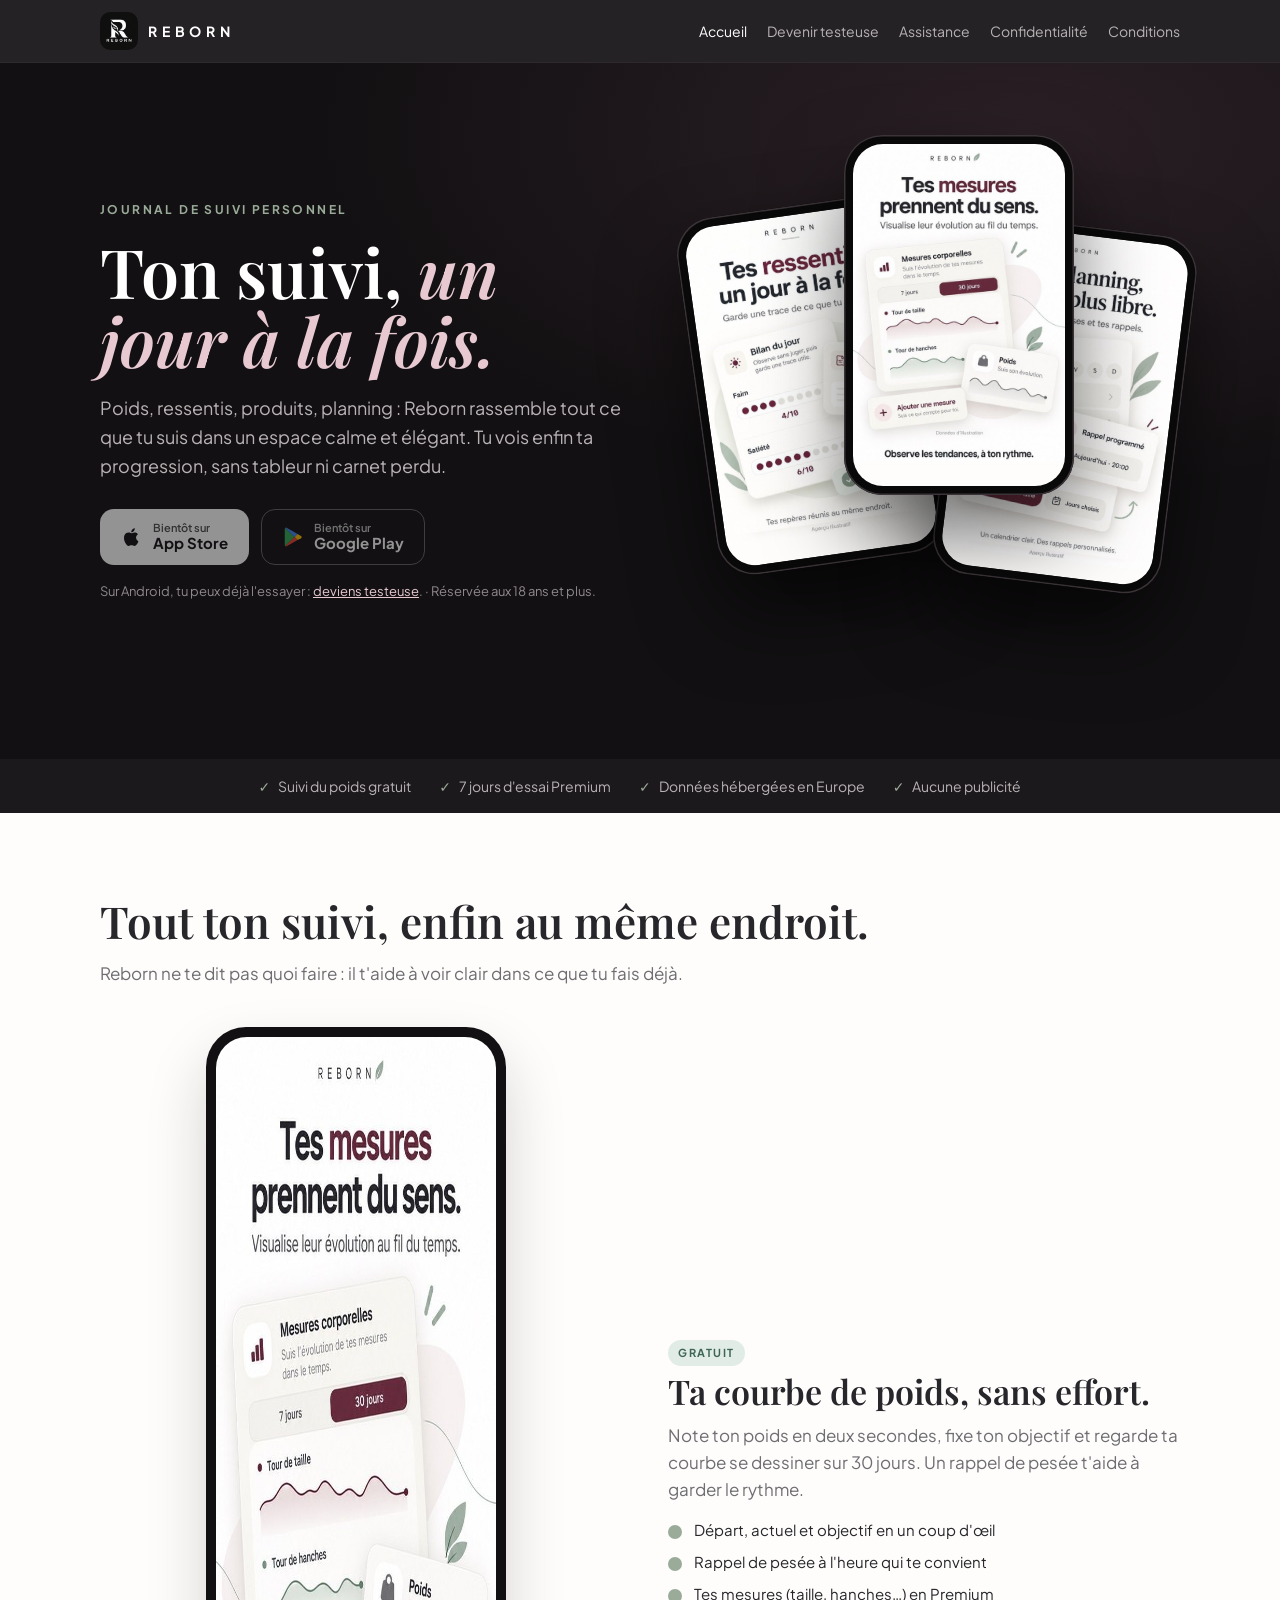
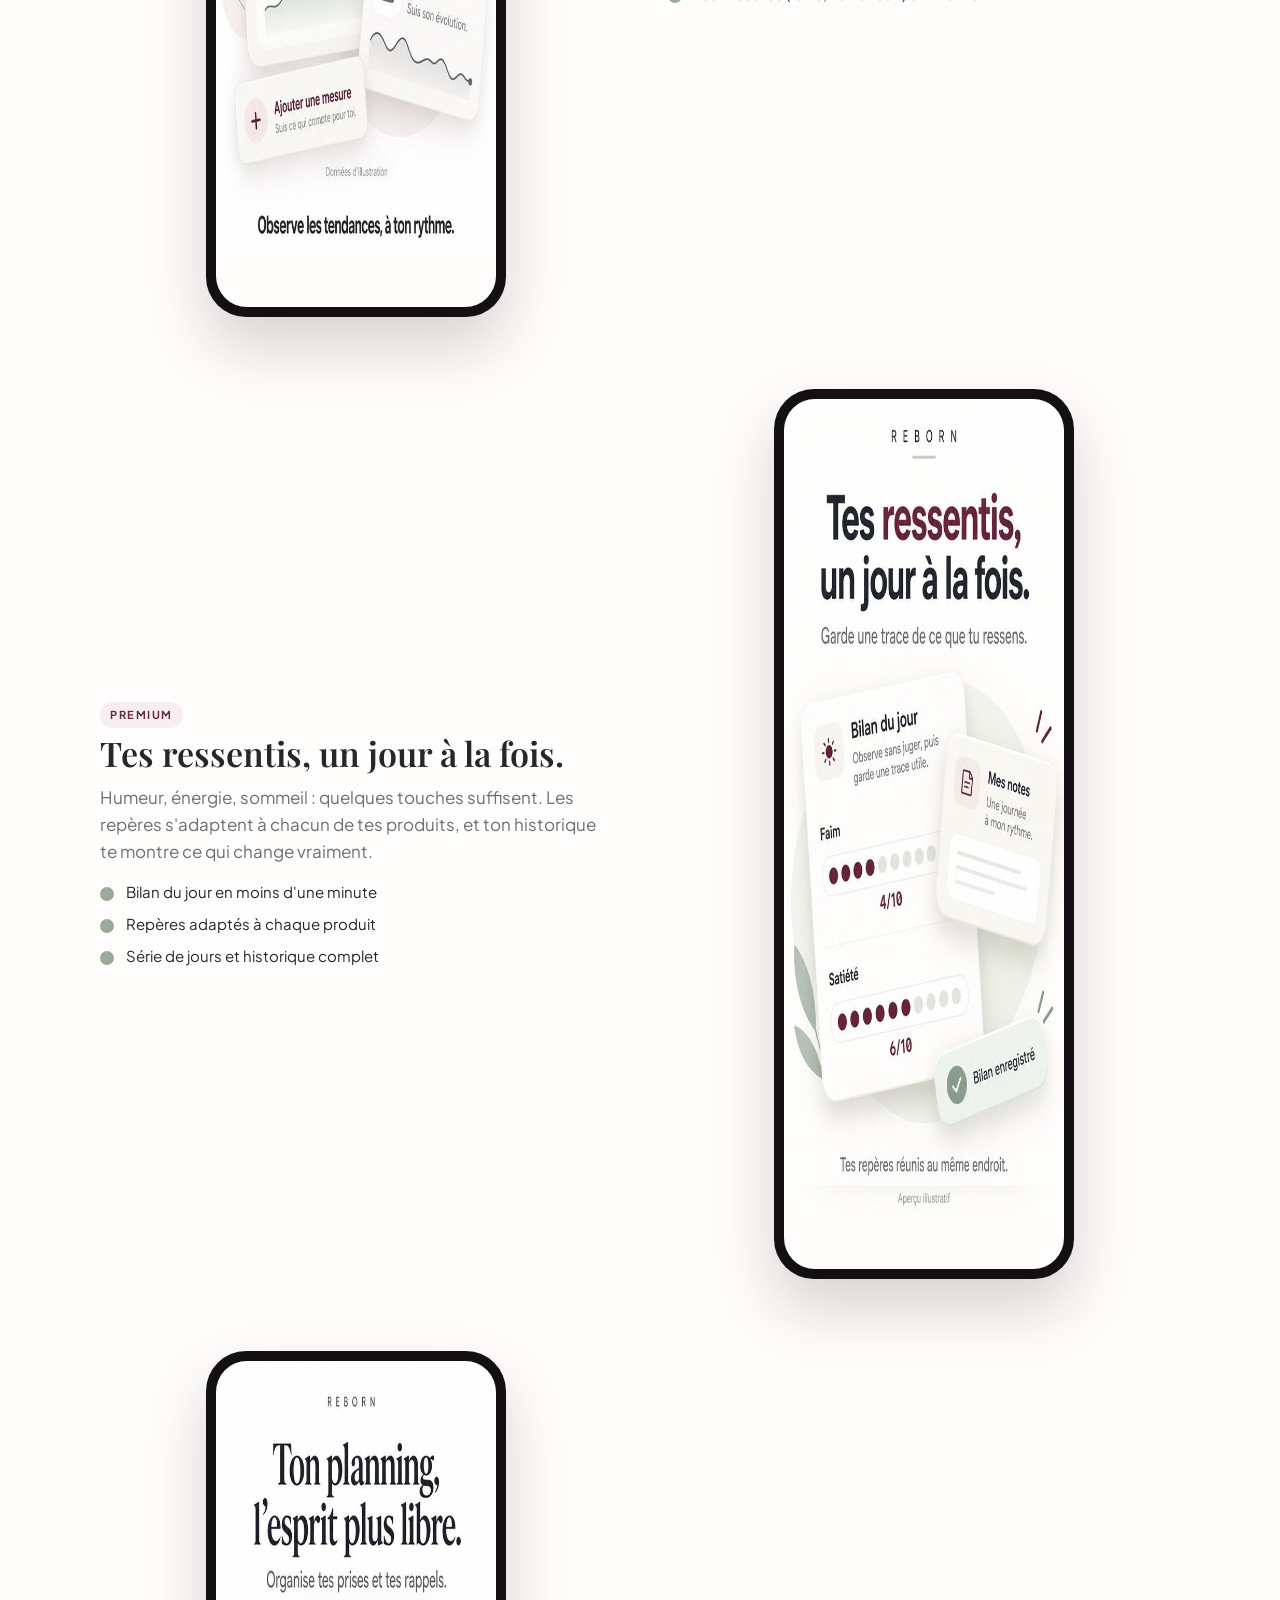
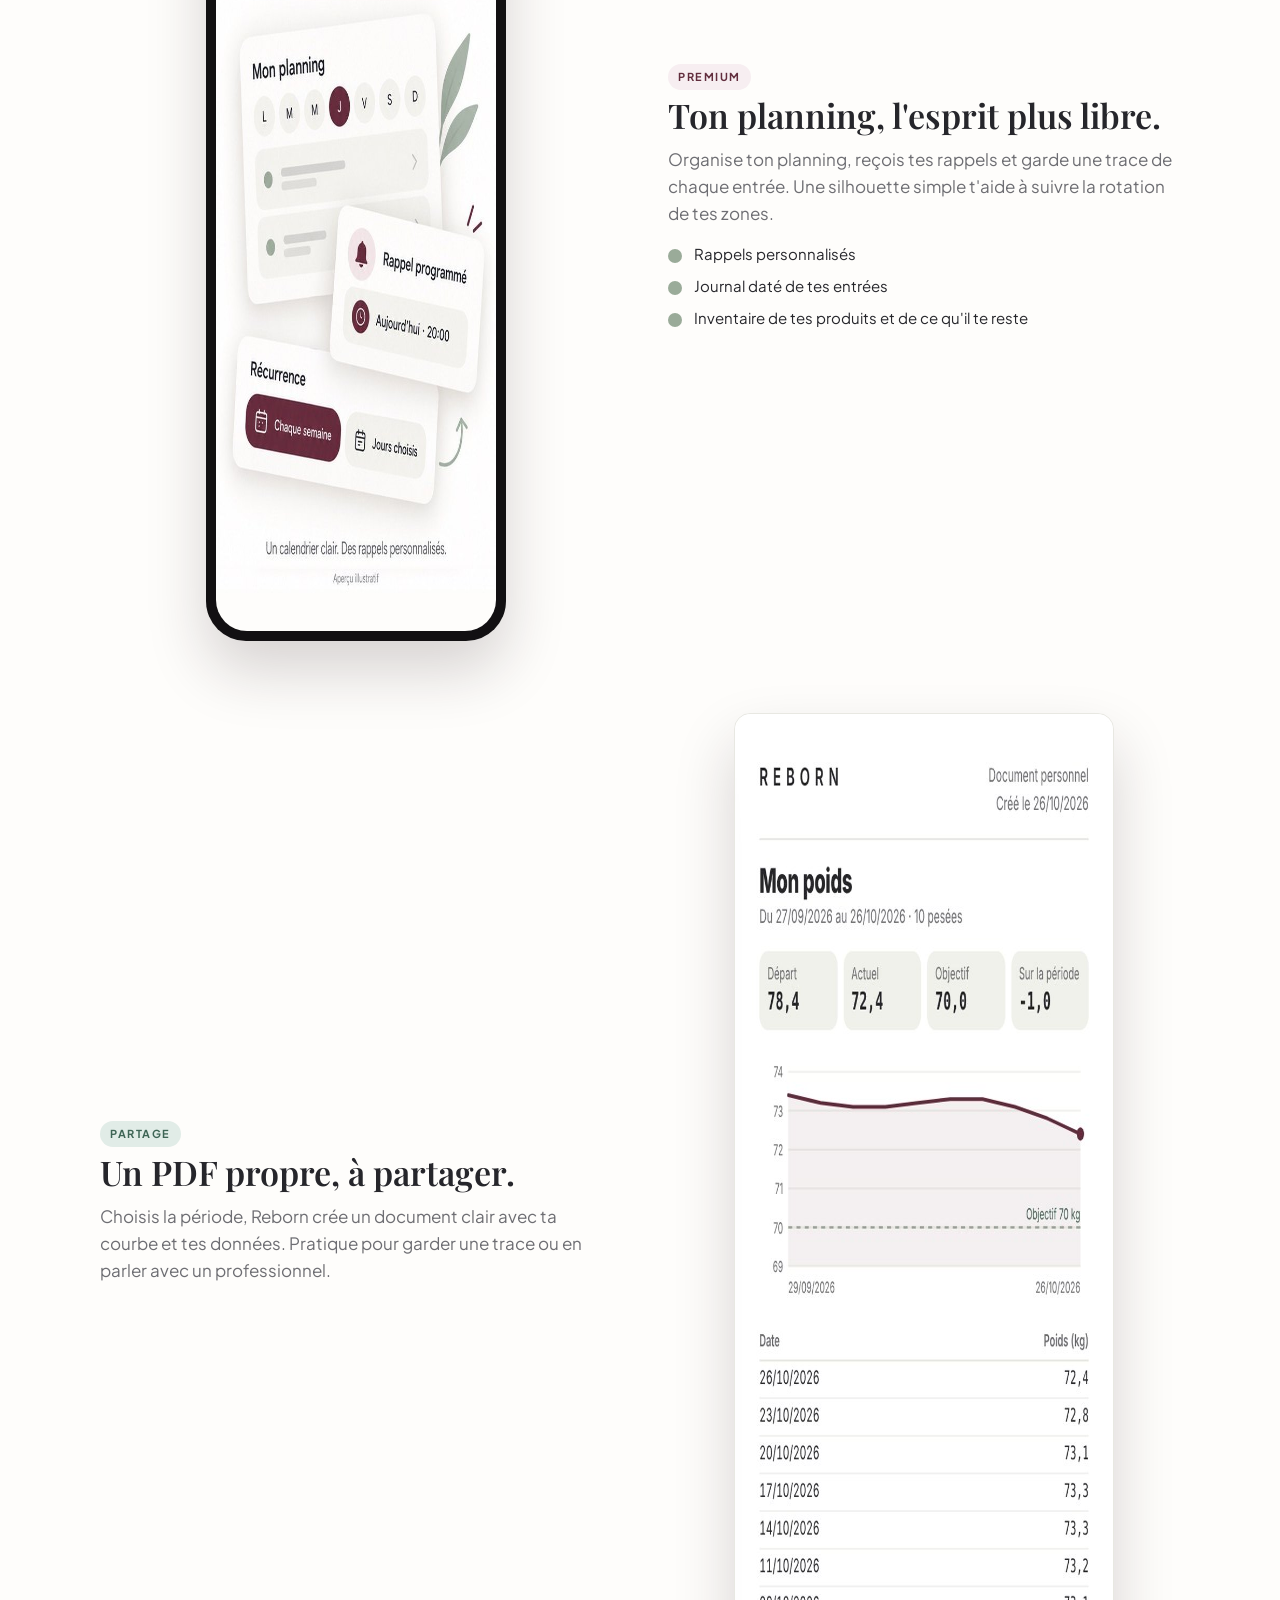
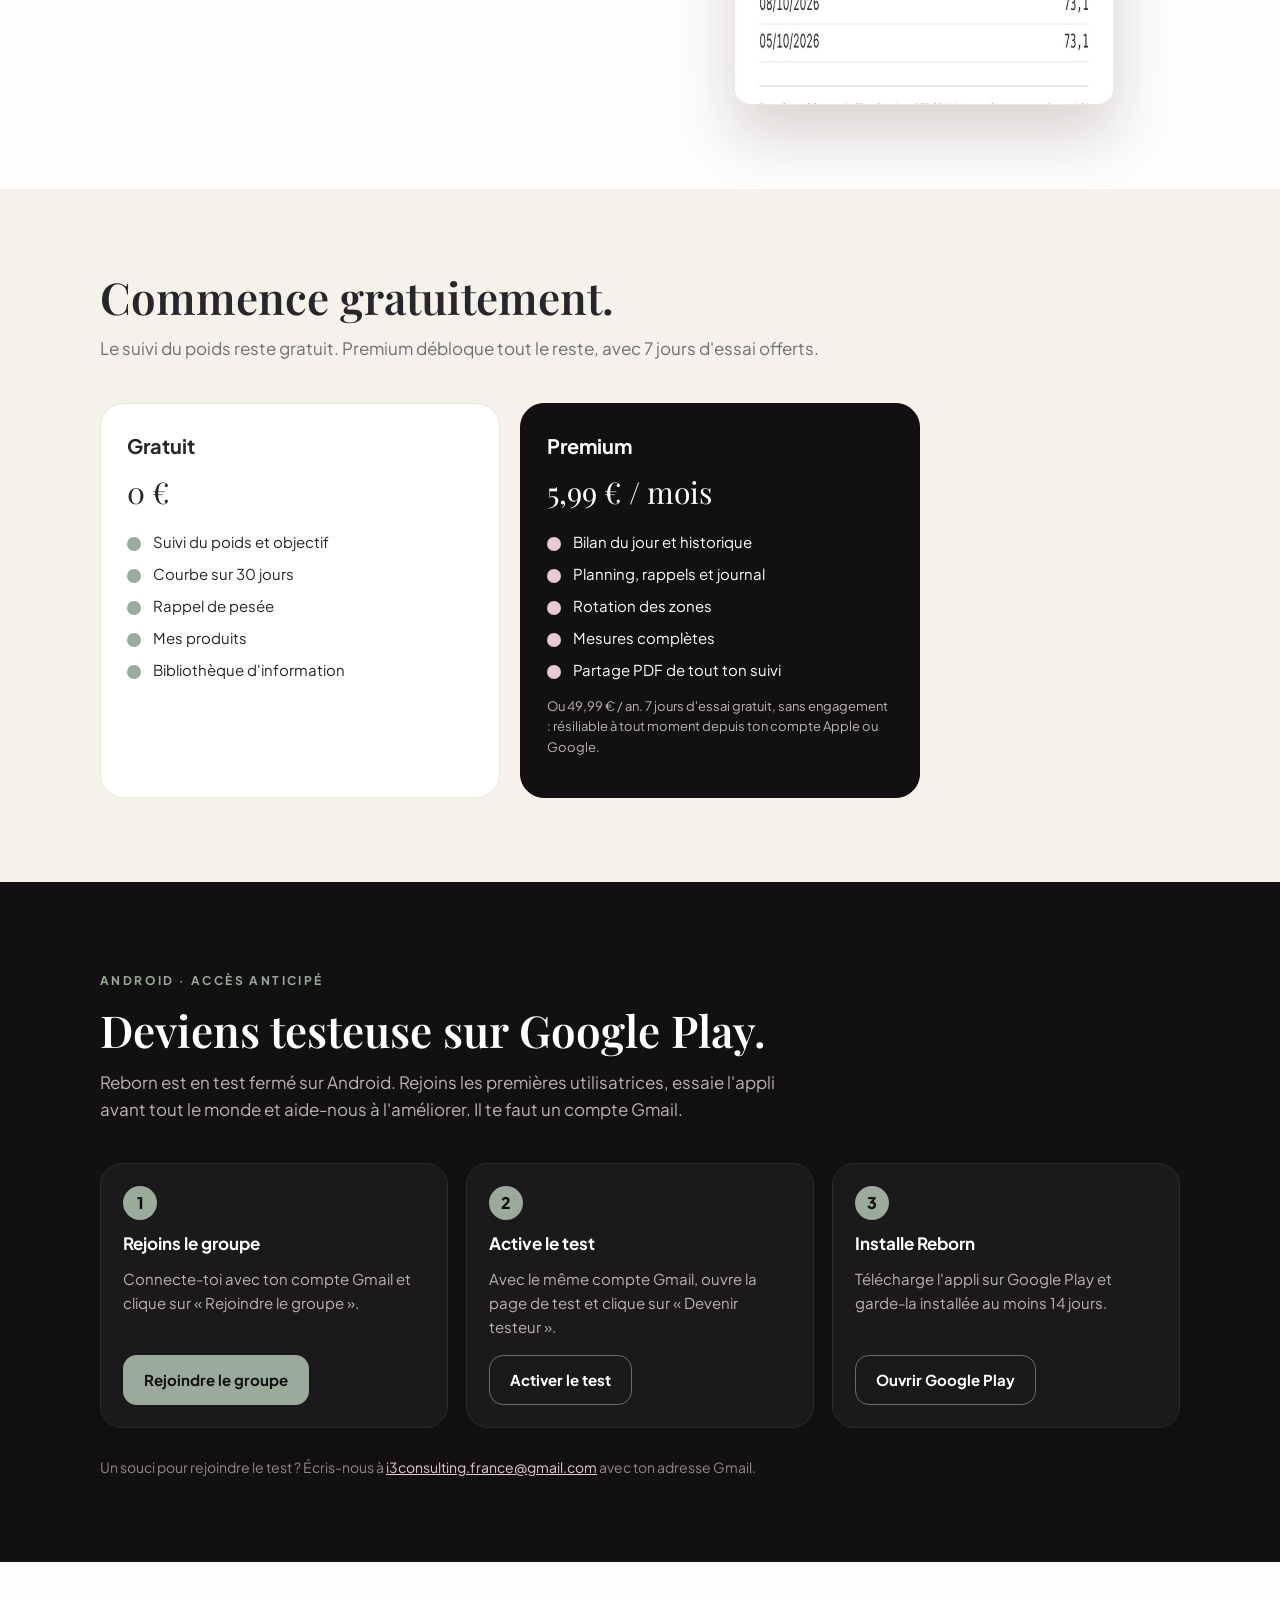
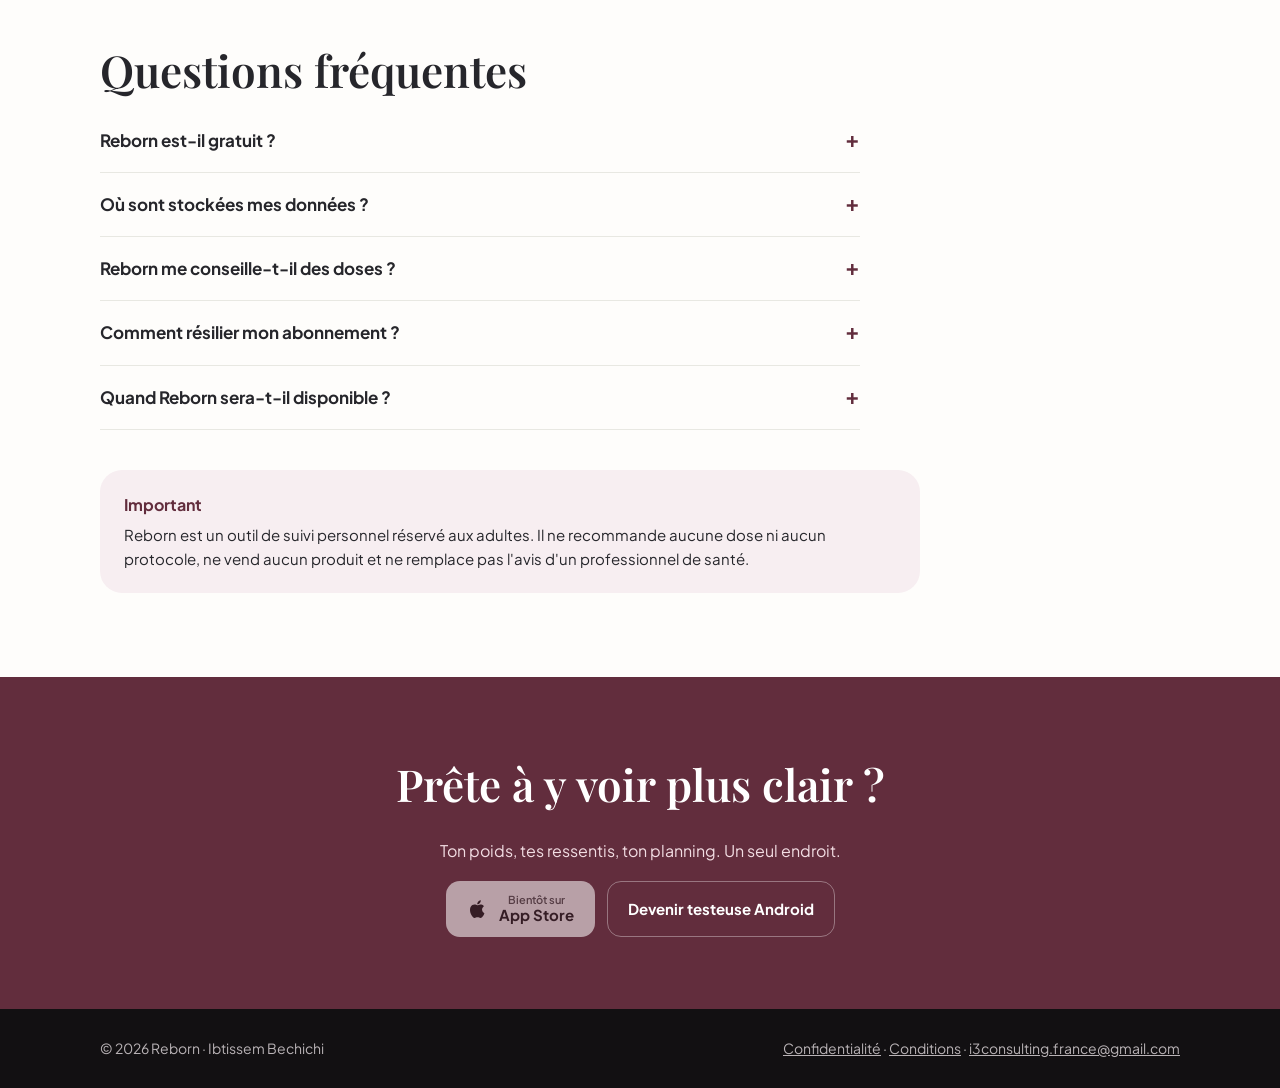
==== index.html @ eb5317eb "Add files via upload" ====
<!doctype html>
<html lang="fr">
<head>
<meta charset="utf-8">
<meta name="viewport" content="width=device-width, initial-scale=1, viewport-fit=cover">
<title>Reborn · Ton suivi, un jour à la fois</title>
<meta name="description" content="Reborn, journal de suivi personnel : poids, ressentis, produits et planning, réunis au même endroit.">
<link rel="icon" type="image/png" sizes="32x32" href="/favicon-32.png">
<link rel="apple-touch-icon" href="/apple-touch-icon.png">
<meta property="og:title" content="Reborn · Ton suivi, un jour à la fois">
<meta property="og:description" content="Reborn, journal de suivi personnel : poids, ressentis, produits et planning, réunis au même endroit.">
<meta property="og:image" content="https://rebornpep.fr/logo-512.png">
<link rel="preconnect" href="https://fonts.googleapis.com">
<link rel="preconnect" href="https://fonts.gstatic.com" crossorigin>
<link href="https://fonts.googleapis.com/css2?family=Playfair+Display:ital,wght@0,600;1,600&family=Plus+Jakarta+Sans:wght@400;600;700&display=swap" rel="stylesheet">
<link rel="stylesheet" href="/style.css">
</head>
<body>
<header class="site"><div class="wrap">
  <a class="brand" href="/"><img src="/logo-512.png" alt="" width="36" height="36"><span>REBORN</span></a>
  <nav class="site" aria-label="Navigation principale"><a href="/" aria-current="page">Accueil</a><a href="/#testeuse">Devenir testeuse</a><a href="/assistance">Assistance</a><a href="/confidentialite">Confidentialité</a><a href="/conditions">Conditions</a></nav>
</div></header>
<main>
<section class="hero"><div class="wrap">
  <div>
    <span class="eyebrow">Journal de suivi personnel</span>
    <h1>Ton suivi, <em>un jour à la fois.</em></h1>
    <p class="lead">Poids, ressentis, produits, planning : Reborn rassemble tout ce que tu suis dans un espace calme et élégant. Tu vois enfin ta progression, sans tableur ni carnet perdu.</p>
    <div class="ctas">
      <a class="btn btn-light" id="cta-ios" href="#" aria-disabled="true"><svg viewBox="0 0 24 24" fill="currentColor" aria-hidden="true"><path d="M16.4 12.6c0-2.4 2-3.6 2.1-3.7-1.1-1.7-2.9-1.9-3.5-1.9-1.5-.2-2.9.9-3.7.9-.8 0-1.9-.9-3.2-.8-1.6 0-3.1 1-4 2.4-1.7 3-.4 7.4 1.2 9.8.8 1.2 1.8 2.5 3 2.4 1.2 0 1.7-.8 3.2-.8s1.9.8 3.2.8c1.3 0 2.2-1.2 3-2.4.9-1.4 1.3-2.7 1.3-2.8-.1 0-2.6-1-2.6-3.9zM14 5.5c.7-.8 1.1-1.9 1-3-1 0-2.1.7-2.8 1.5-.6.7-1.2 1.8-1 2.9 1 .1 2.1-.6 2.8-1.4z"/></svg><span class="lbl"><small>Bientôt sur</small>App Store</span></a>
      <a class="btn btn-ghost" id="cta-play" href="#" aria-disabled="true"><svg viewBox="0 0 24 24" aria-hidden="true"><path fill="#34A853" d="M3.6 2.3 13.7 12 3.6 21.7c-.4-.2-.6-.7-.6-1.2V3.5c0-.5.2-1 .6-1.2z"/><path fill="#FBBC04" d="m17 15.3-3.3-3.3L17 8.7l3.7 2.1c1 .6 1 1.9 0 2.5L17 15.3z"/><path fill="#EA4335" d="M13.7 12 17 15.3 5 22.1c-.5.3-1 .2-1.4-.4L13.7 12z"/><path fill="#4285F4" d="M13.7 12 3.6 2.3C4 1.7 4.5 1.6 5 1.9l12 6.8L13.7 12z"/></svg><span class="lbl"><small>Bientôt sur</small>Google Play</span></a>
    </div>
    <p class="fine">Sur Android, tu peux déjà l'essayer : <a href="#testeuse" style="color:#E8C9D2">deviens testeuse</a>. · Réservée aux 18 ans et plus.</p>
  </div>
  <div class="phones" aria-hidden="true">
    <div class="phone p1"><img src="/ecran-1.jpg" alt="" width="540" height="870" loading="eager"></div>
    <div class="phone p2"><img src="/ecran-3.jpg" alt="" width="540" height="870" loading="eager"></div>
    <div class="phone p3"><img src="/ecran-2.jpg" alt="" width="540" height="870" loading="eager"></div>
  </div>
</div></section>

<div class="trust"><div class="wrap">
  <span>Suivi du poids gratuit</span><span>7 jours d'essai Premium</span><span>Données hébergées en Europe</span><span>Aucune publicité</span>
</div></div>

<section class="block" id="fonctions"><div class="wrap">
  <h2>Tout ton suivi, enfin au même endroit.</h2>
  <p class="intro">Reborn ne te dit pas quoi faire : il t'aide à voir clair dans ce que tu fais déjà.</p>

  <div class="feature">
    <div class="shot"><img src="/ecran-3.jpg" alt="Écran Reborn : courbes du poids et des mesures" width="540" height="870" loading="lazy"></div>
    <div>
      <span class="tag">Gratuit</span>
      <h3>Ta courbe de poids, sans effort.</h3>
      <p>Note ton poids en deux secondes, fixe ton objectif et regarde ta courbe se dessiner sur 30 jours. Un rappel de pesée t'aide à garder le rythme.</p>
      <ul class="ticks"><li>Départ, actuel et objectif en un coup d'œil</li><li>Rappel de pesée à l'heure qui te convient</li><li>Tes mesures (taille, hanches…) en Premium</li></ul>
    </div>
  </div>

  <div class="feature rev">
    <div class="shot"><img src="/ecran-1.jpg" alt="Écran Reborn : bilan du jour" width="540" height="870" loading="lazy"></div>
    <div>
      <span class="tag prem">Premium</span>
      <h3>Tes ressentis, un jour à la fois.</h3>
      <p>Humeur, énergie, sommeil : quelques touches suffisent. Les repères s'adaptent à chacun de tes produits, et ton historique te montre ce qui change vraiment.</p>
      <ul class="ticks"><li>Bilan du jour en moins d'une minute</li><li>Repères adaptés à chaque produit</li><li>Série de jours et historique complet</li></ul>
    </div>
  </div>

  <div class="feature">
    <div class="shot"><img src="/ecran-2.jpg" alt="Écran Reborn : planning et rappels" width="540" height="870" loading="lazy"></div>
    <div>
      <span class="tag prem">Premium</span>
      <h3>Ton planning, l'esprit plus libre.</h3>
      <p>Organise ton planning, reçois tes rappels et garde une trace de chaque entrée. Une silhouette simple t'aide à suivre la rotation de tes zones.</p>
      <ul class="ticks"><li>Rappels personnalisés</li><li>Journal daté de tes entrées</li><li>Inventaire de tes produits et de ce qu'il te reste</li></ul>
    </div>
  </div>

  <div class="feature rev">
    <div class="shot doc"><img src="/partage-pdf.jpg" alt="Exemple de PDF de suivi du poids généré par Reborn" width="700" height="990" loading="lazy"></div>
    <div>
      <span class="tag">Partage</span>
      <h3>Un PDF propre, à partager.</h3>
      <p>Choisis la période, Reborn crée un document clair avec ta courbe et tes données. Pratique pour garder une trace ou en parler avec un professionnel.</p>
    </div>
  </div>
</div></section>

<section class="block" id="offres" style="background:var(--creme-2)"><div class="wrap">
  <h2>Commence gratuitement.</h2>
  <p class="intro">Le suivi du poids reste gratuit. Premium débloque tout le reste, avec 7 jours d'essai offerts.</p>
  <div class="plans">
    <div class="plan">
      <h3>Gratuit</h3><div class="price">0 €</div>
      <ul class="ticks"><li>Suivi du poids et objectif</li><li>Courbe sur 30 jours</li><li>Rappel de pesée</li><li>Mes produits</li><li>Bibliothèque d'information</li></ul>
    </div>
    <div class="plan premium">
      <h3>Premium</h3><div class="price">5,99 € / mois</div>
      <ul class="ticks"><li>Bilan du jour et historique</li><li>Planning, rappels et journal</li><li>Rotation des zones</li><li>Mesures complètes</li><li>Partage PDF de tout ton suivi</li></ul>
      <p class="sub">Ou 49,99 € / an. 7 jours d'essai gratuit, sans engagement : résiliable à tout moment depuis ton compte Apple ou Google.</p>
    </div>
  </div>
</div></section>

<section class="block testers" id="testeuse"><div class="wrap">
  <span class="eyebrow">Android · Accès anticipé</span>
  <h2>Deviens testeuse sur Google Play.</h2>
  <p class="intro">Reborn est en test fermé sur Android. Rejoins les premières utilisatrices, essaie l'appli avant tout le monde et aide-nous à l'améliorer. Il te faut un compte Gmail.</p>
  <div class="steps">
    <div class="step"><span class="n">1</span><h3>Rejoins le groupe</h3><p>Connecte-toi avec ton compte Gmail et clique sur « Rejoindre le groupe ».</p><a class="btn btn-sage" id="cta-group" href="#" target="_blank" rel="noopener">Rejoindre le groupe</a></div>
    <div class="step"><span class="n">2</span><h3>Active le test</h3><p>Avec le même compte Gmail, ouvre la page de test et clique sur « Devenir testeur ».</p><a class="btn btn-ghost" id="cta-optin" href="#" target="_blank" rel="noopener">Activer le test</a></div>
    <div class="step"><span class="n">3</span><h3>Installe Reborn</h3><p>Télécharge l'appli sur Google Play et garde-la installée au moins 14 jours.</p><a class="btn btn-ghost" id="cta-play-test" href="#" target="_blank" rel="noopener">Ouvrir Google Play</a></div>
  </div>
  <p style="color:#8F888C;font-size:14px;margin:0">Un souci pour rejoindre le test ? Écris-nous à <a href="mailto:i3consulting.france@gmail.com" style="color:#E8C9D2">i3consulting.france@gmail.com</a> avec ton adresse Gmail.</p>
</div></section>

<section class="block" id="faq"><div class="wrap">
  <h2>Questions fréquentes</h2>
  <div class="faq">
    <details><summary>Reborn est-il gratuit ?</summary><p>Oui pour le suivi du poids, les produits et la bibliothèque. Premium (5,99 € par mois ou 49,99 € par an) débloque le bilan du jour, le planning, le journal, les mesures et le partage complet, avec 7 jours d'essai gratuit.</p></details>
    <details><summary>Où sont stockées mes données ?</summary><p>Sur des serveurs situés dans l'Union européenne (Irlande). Elles ne sont jamais vendues ni utilisées pour de la publicité. Tu peux supprimer ton compte et tes données à tout moment depuis l'appli.</p></details>
    <details><summary>Reborn me conseille-t-il des doses ?</summary><p>Non. Reborn est un journal personnel : il ne recommande aucune dose ni aucun protocole. Les décisions de dosage relèvent de ton prescripteur.</p></details>
    <details><summary>Comment résilier mon abonnement ?</summary><p>Depuis les réglages de ton compte Apple (Abonnements) ou de Google Play (Paiements et abonnements). La résiliation prend effet à la fin de la période en cours.</p></details>
    <details><summary>Quand Reborn sera-t-il disponible ?</summary><p>Très bientôt sur l'App Store et Google Play. Sur Android, tu peux déjà l'essayer en devenant testeuse.</p></details>
  </div>
  <div class="notice" style="margin-top:40px"><h3>Important</h3><p>Reborn est un outil de suivi personnel réservé aux adultes. Il ne recommande aucune dose ni aucun protocole, ne vend aucun produit et ne remplace pas l'avis d'un professionnel de santé.</p></div>
</div></section>

<section class="final"><div class="wrap">
  <h2>Prête à y voir plus clair ?</h2>
  <p>Ton poids, tes ressentis, ton planning. Un seul endroit.</p>
  <div class="ctas" style="justify-content:center">
    <a class="btn btn-light" id="cta-ios-2" href="#" aria-disabled="true"><svg viewBox="0 0 24 24" fill="currentColor" aria-hidden="true"><path d="M16.4 12.6c0-2.4 2-3.6 2.1-3.7-1.1-1.7-2.9-1.9-3.5-1.9-1.5-.2-2.9.9-3.7.9-.8 0-1.9-.9-3.2-.8-1.6 0-3.1 1-4 2.4-1.7 3-.4 7.4 1.2 9.8.8 1.2 1.8 2.5 3 2.4 1.2 0 1.7-.8 3.2-.8s1.9.8 3.2.8c1.3 0 2.2-1.2 3-2.4.9-1.4 1.3-2.7 1.3-2.8-.1 0-2.6-1-2.6-3.9zM14 5.5c.7-.8 1.1-1.9 1-3-1 0-2.1.7-2.8 1.5-.6.7-1.2 1.8-1 2.9 1 .1 2.1-.6 2.8-1.4z"/></svg><span class="lbl"><small>Bientôt sur</small>App Store</span></a>
    <a class="btn btn-ghost" href="#testeuse">Devenir testeuse Android</a>
  </div>
</div></section>
<script src="/config.js"></script>
<script src="/links.js"></script>
</main>
<footer class="site"><div class="wrap">
  <span>© 2026 Reborn · Ibtissem Bechichi</span>
  <span><a href="/confidentialite">Confidentialité</a> · <a href="/conditions">Conditions</a> · <a href="mailto:i3consulting.france@gmail.com">i3consulting.france@gmail.com</a></span>
</div></footer>
</body>
</html>
---- style.css ----
/* Reborn : vitrine sombre et élégante (noir du logo, crème, bordeaux en accent), pages légales claires */
:root{
  --noir:#121012; --noir-2:#1C191C; --noir-line:#2E292D;
  --creme:#FEFDFB; --creme-2:#F5F2EC;
  --bordeaux:#622D3D; --bordeaux-vif:#8E4A5E; --rose:#F7EEF1;
  --sage:#9AAB99; --sage-ink:#3E6555; --sage-soft:#E1ECE7;
  --ink:#26262B; --muted:#6E6E73; --muted-dark:#B9B3B6; --line:#E8E8E2;
  --display:"Playfair Display",Georgia,"Times New Roman",serif;
  --sans:"Plus Jakarta Sans",system-ui,-apple-system,"Segoe UI",Roboto,sans-serif;
}
*{box-sizing:border-box}
html{-webkit-text-size-adjust:100%;scroll-behavior:smooth}
body{margin:0;background:var(--creme);color:var(--ink);font-family:var(--sans);font-size:16px;line-height:1.6}
img{max-width:100%;display:block}
a{color:var(--bordeaux)}
a:focus-visible,button:focus-visible,.btn:focus-visible{outline:2px solid var(--sage);outline-offset:3px}
.wrap{max-width:1120px;margin:0 auto;padding-left:max(20px,env(safe-area-inset-left));padding-right:max(20px,env(safe-area-inset-right))}

/* En-tête */
header.site{position:sticky;top:0;z-index:20;background:rgba(18,16,18,.92);backdrop-filter:blur(10px);border-bottom:1px solid var(--noir-line)}
header.site .wrap{display:flex;align-items:center;justify-content:space-between;gap:16px;padding-block:12px;flex-wrap:wrap}
.brand{display:flex;align-items:center;gap:10px;text-decoration:none;color:#fff}
.brand img{width:38px;height:38px;border-radius:10px}
.brand span{font-weight:700;letter-spacing:.34em;font-size:14px}
nav.site{display:flex;gap:20px;flex-wrap:wrap;font-size:14px}
nav.site a{color:var(--muted-dark);text-decoration:none}
nav.site a:hover,nav.site a[aria-current=page]{color:#fff}

/* Boutons */
.btn{display:inline-flex;align-items:center;gap:10px;padding:12px 20px;border-radius:14px;font-weight:700;font-size:15px;text-decoration:none;border:1.5px solid transparent;transition:transform .15s ease,background .15s ease}
.btn:hover{transform:translateY(-1px)}
.btn svg{width:22px;height:22px;flex:none}
.btn small{display:block;font-size:11px;font-weight:600;opacity:.75;line-height:1.1}
.btn .lbl{display:flex;flex-direction:column;line-height:1.2}
.btn-light{background:#fff;color:var(--noir)}
.btn-ghost{background:transparent;color:#fff;border-color:rgba(255,255,255,.35)}
.btn-bordeaux{background:var(--bordeaux);color:#fff}
.btn-sage{background:var(--sage);color:var(--noir)}
.btn[aria-disabled=true]{opacity:.55;pointer-events:none}
.ctas{display:flex;flex-wrap:wrap;gap:12px}

/* Héros */
.hero{background:radial-gradient(1200px 600px at 80% 10%,#2A1F25 0%,var(--noir) 60%);color:#fff;overflow:hidden}
.hero .wrap{display:grid;grid-template-columns:1.05fr .95fr;gap:40px;align-items:center;padding-block:72px 84px}
.eyebrow{display:inline-block;font-size:12px;font-weight:700;letter-spacing:.2em;text-transform:uppercase;color:var(--sage);margin-bottom:16px}
.hero h1{font-family:var(--display);font-weight:600;font-size:clamp(40px,6.4vw,68px);line-height:1.02;margin:0 0 20px;text-wrap:balance}
.hero h1 em{font-style:italic;color:#E8C9D2}
.hero p.lead{font-size:18px;color:var(--muted-dark);max-width:48ch;margin:0 0 28px}
.hero .fine{font-size:13px;color:#8F888C;margin-top:16px}
.phones{position:relative;height:540px}
.phone{position:absolute;width:230px;border-radius:38px;padding:9px;background:#0A090A;box-shadow:0 40px 80px rgba(0,0,0,.55),inset 0 0 0 1.5px #3A3337}
.phone img{border-radius:30px;width:100%;height:auto}
.phone.p1{left:2%;top:70px;transform:rotate(-8deg)}
.phone.p2{left:32%;top:0;z-index:2}
.phone.p3{right:0;top:90px;transform:rotate(7deg)}

/* Bandeau de confiance */
.trust{background:var(--noir-2);color:var(--muted-dark);font-size:14px}
.trust .wrap{display:flex;justify-content:center;gap:28px;flex-wrap:wrap;padding-block:16px}
.trust span::before{content:"✓";color:var(--sage);margin-right:8px;font-weight:700}

/* Sections */
section.block{padding-block:84px}
section.block h2{font-family:var(--display);font-weight:600;font-size:clamp(30px,4.4vw,44px);line-height:1.1;margin:0 0 14px;text-wrap:balance}
section.block .intro{color:var(--muted);font-size:17px;max-width:60ch;margin:0 0 40px}
.feature{display:grid;grid-template-columns:1fr 1fr;gap:56px;align-items:center;margin-bottom:72px}
.feature:last-child{margin-bottom:0}
.feature.rev .shot{order:2}
.feature .shot{justify-self:center;width:min(300px,80vw);border-radius:40px;padding:10px;background:var(--noir);box-shadow:0 30px 60px rgba(38,20,28,.18)}
.feature .shot img{border-radius:31px}
.feature .shot.doc{width:min(380px,86vw);border-radius:16px;padding:0;background:#fff;border:1px solid var(--line)}
.feature .shot.doc img{border-radius:16px}
.feature h3{font-family:var(--display);font-weight:600;font-size:clamp(26px,3.4vw,34px);line-height:1.12;margin:6px 0 12px}
.feature p{color:var(--muted);font-size:17px;margin:0 0 14px;max-width:46ch}
.tag{display:inline-block;font-size:11px;font-weight:700;letter-spacing:.14em;text-transform:uppercase;padding:4px 10px;border-radius:999px;background:var(--sage-soft);color:var(--sage-ink)}
.tag.prem{background:var(--rose);color:var(--bordeaux)}
ul.ticks{list-style:none;padding:0;margin:0;display:grid;gap:8px}
ul.ticks li{padding-left:26px;position:relative;font-size:15px}
ul.ticks li::before{content:"";position:absolute;left:0;top:7px;width:14px;height:14px;border-radius:50%;background:var(--sage)}

/* Offres */
.plans{display:grid;grid-template-columns:repeat(2,minmax(0,1fr));gap:20px;max-width:820px}
.plan{border:1px solid var(--line);border-radius:24px;padding:26px;background:#fff;min-width:0}
.plan.premium{background:var(--noir);color:#fff;border-color:var(--noir)}
.plan h3{margin:0 0 4px;font-size:20px}
.plan .price{font-family:var(--display);font-size:30px;margin:6px 0 14px}
.plan.premium ul.ticks li::before{background:#E8C9D2}
.plan .sub{font-size:13px;color:var(--muted);margin-top:14px}
.plan.premium .sub{color:var(--muted-dark)}

/* Testeuses */
.testers{background:var(--noir);color:#fff}
.testers .intro{color:var(--muted-dark)!important}
.steps{display:grid;grid-template-columns:repeat(3,minmax(0,1fr));gap:18px;margin-bottom:28px}
.step{background:var(--noir-2);border:1px solid var(--noir-line);border-radius:22px;padding:22px;min-width:0;display:flex;flex-direction:column;gap:10px}
.step .n{width:34px;height:34px;border-radius:50%;background:var(--sage);color:var(--noir);font-weight:800;display:flex;align-items:center;justify-content:center}
.step h3{margin:0;font-size:17px}
.step p{margin:0;color:var(--muted-dark);font-size:15px;flex:1}
.step .btn{align-self:flex-start;margin-top:6px}

/* FAQ */
.faq{max-width:760px}
.faq details{border-bottom:1px solid var(--line);padding:18px 0}
.faq summary{cursor:pointer;font-weight:700;font-size:17px;list-style:none;display:flex;justify-content:space-between;gap:16px}
.faq summary::after{content:"+";color:var(--bordeaux);font-size:22px;line-height:1}
.faq details[open] summary::after{content:"–"}
.faq p{color:var(--muted);margin:10px 0 0}

/* Avertissement */
.notice{background:var(--rose);border-radius:22px;padding:22px 24px;max-width:820px}
.notice h3{font-size:16px;margin:0 0 6px;color:var(--bordeaux)}
.notice p{margin:0;font-size:15px}

/* Appel final */
.final{background:var(--bordeaux);color:#fff;text-align:center}
.final .wrap{padding-block:72px;display:flex;flex-direction:column;align-items:center;gap:18px}
.final h2{font-family:var(--display);font-weight:600;font-size:clamp(30px,4.4vw,44px);margin:0;text-wrap:balance}
.final p{margin:0;color:#F2DDE3}

/* Pages légales */
article.legal{max-width:760px;padding-block:48px 72px}
article.legal h1{font-family:var(--display);font-weight:600;font-size:clamp(30px,5vw,42px);line-height:1.15;margin:0 0 6px}
article.legal .updated{color:var(--muted);font-size:14px;margin:0 0 28px}
article.legal h2{font-size:19px;margin:34px 0 8px}
article.legal ul{padding-left:22px}
article.legal li{margin-bottom:6px}
.table-wrap{overflow-x:auto;margin:12px 0}
table{border-collapse:collapse;width:100%;font-size:15px}
th,td{text-align:left;padding:10px 12px;border-bottom:1px solid var(--line);vertical-align:top}
th{font-size:12px;letter-spacing:.08em;text-transform:uppercase;color:var(--muted)}
.contact-box{border:1px solid var(--line);border-radius:18px;padding:20px 22px;background:#fff;margin:18px 0}
.contact-box strong{display:block;font-size:18px;word-break:break-all}

footer.site{background:var(--noir);color:var(--muted-dark);font-size:14px}
footer.site .wrap{display:flex;justify-content:space-between;gap:16px;flex-wrap:wrap;padding-block:28px}
footer.site a{color:var(--muted-dark)}

@media (max-width:900px){
  .hero .wrap{grid-template-columns:1fr;padding-block:48px 56px}
  .phones{height:420px;max-width:440px;width:100%;margin:0 auto}
  .phone{width:170px;border-radius:30px;padding:7px}
  .phone img{border-radius:24px}
  .phone.p2{left:30%}
  .feature,.feature.rev{grid-template-columns:1fr;gap:28px}
  .feature.rev .shot{order:0}
  .steps,.plans{grid-template-columns:1fr}
  section.block{padding-block:60px}
}
@media (max-width:420px){
  .phones{height:340px}
  .phone{width:140px}
}
@media (prefers-reduced-motion:reduce){html{scroll-behavior:auto}.btn{transition:none}}
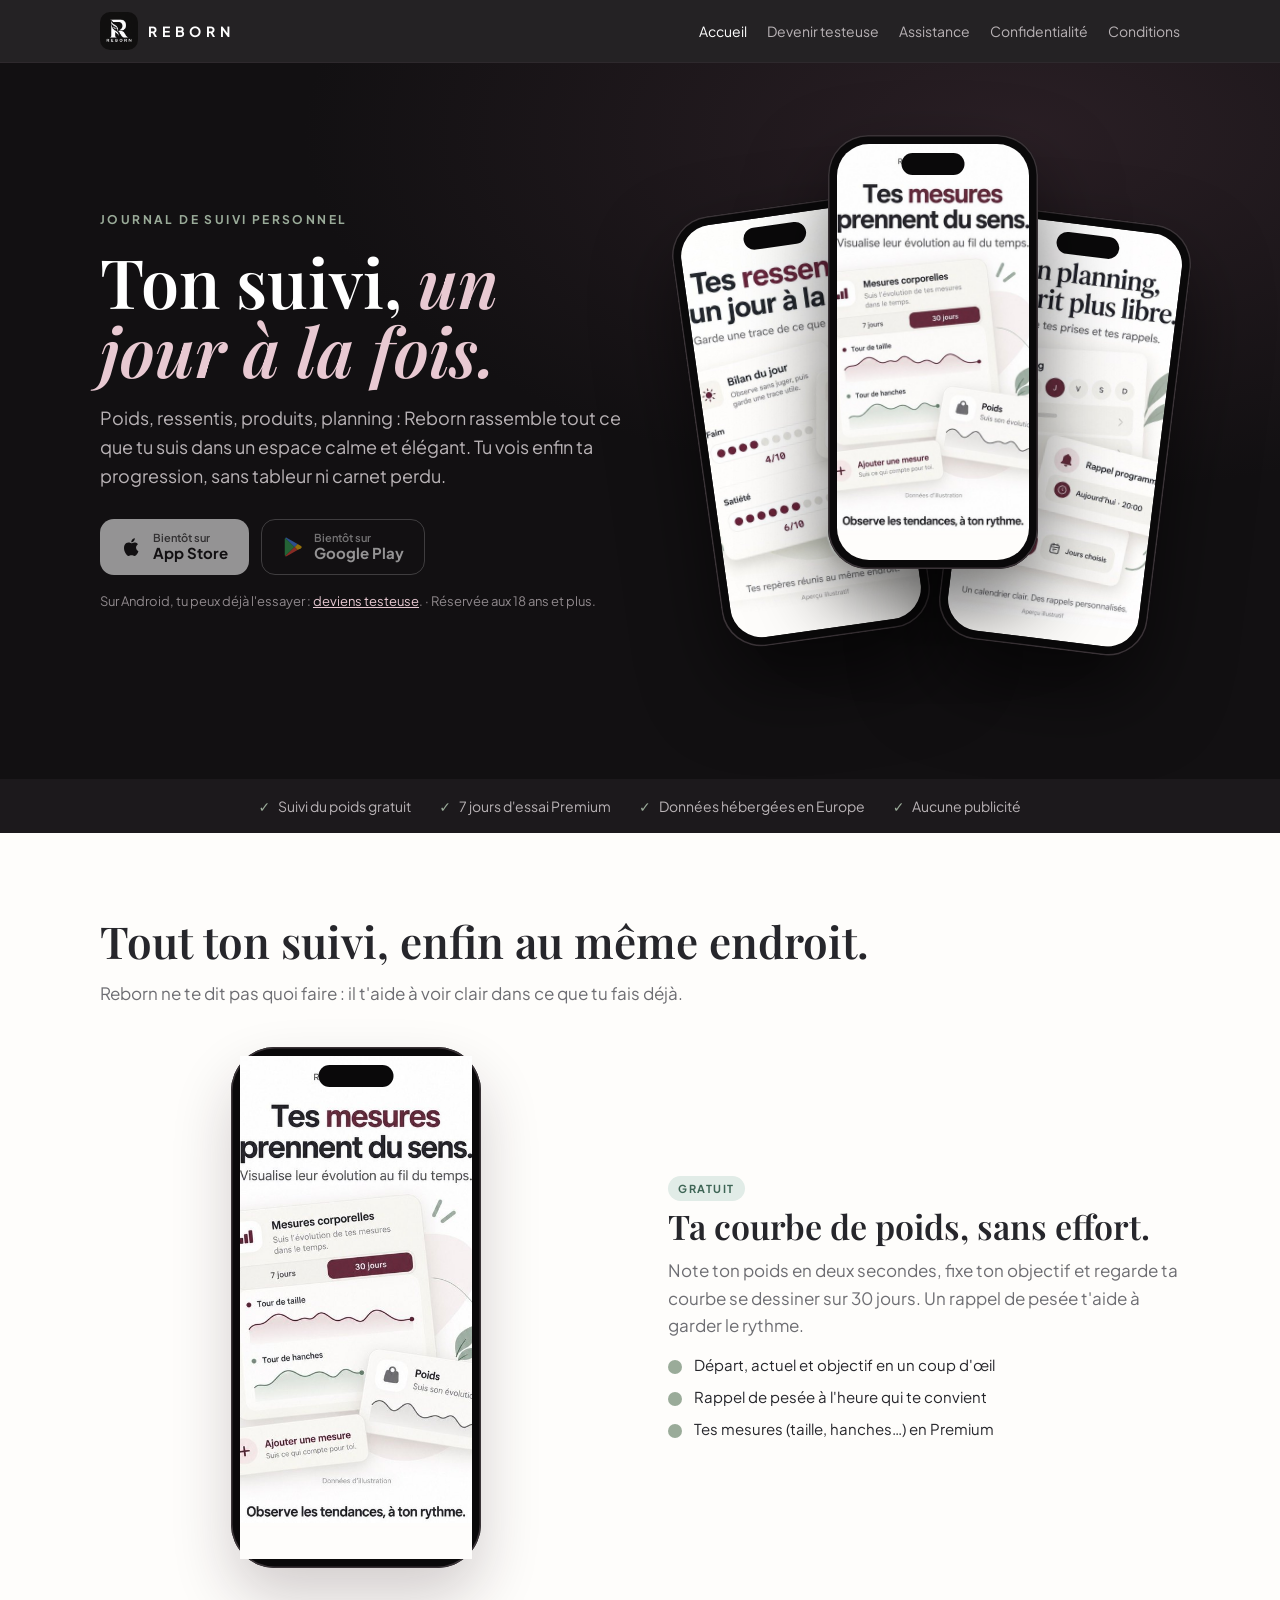
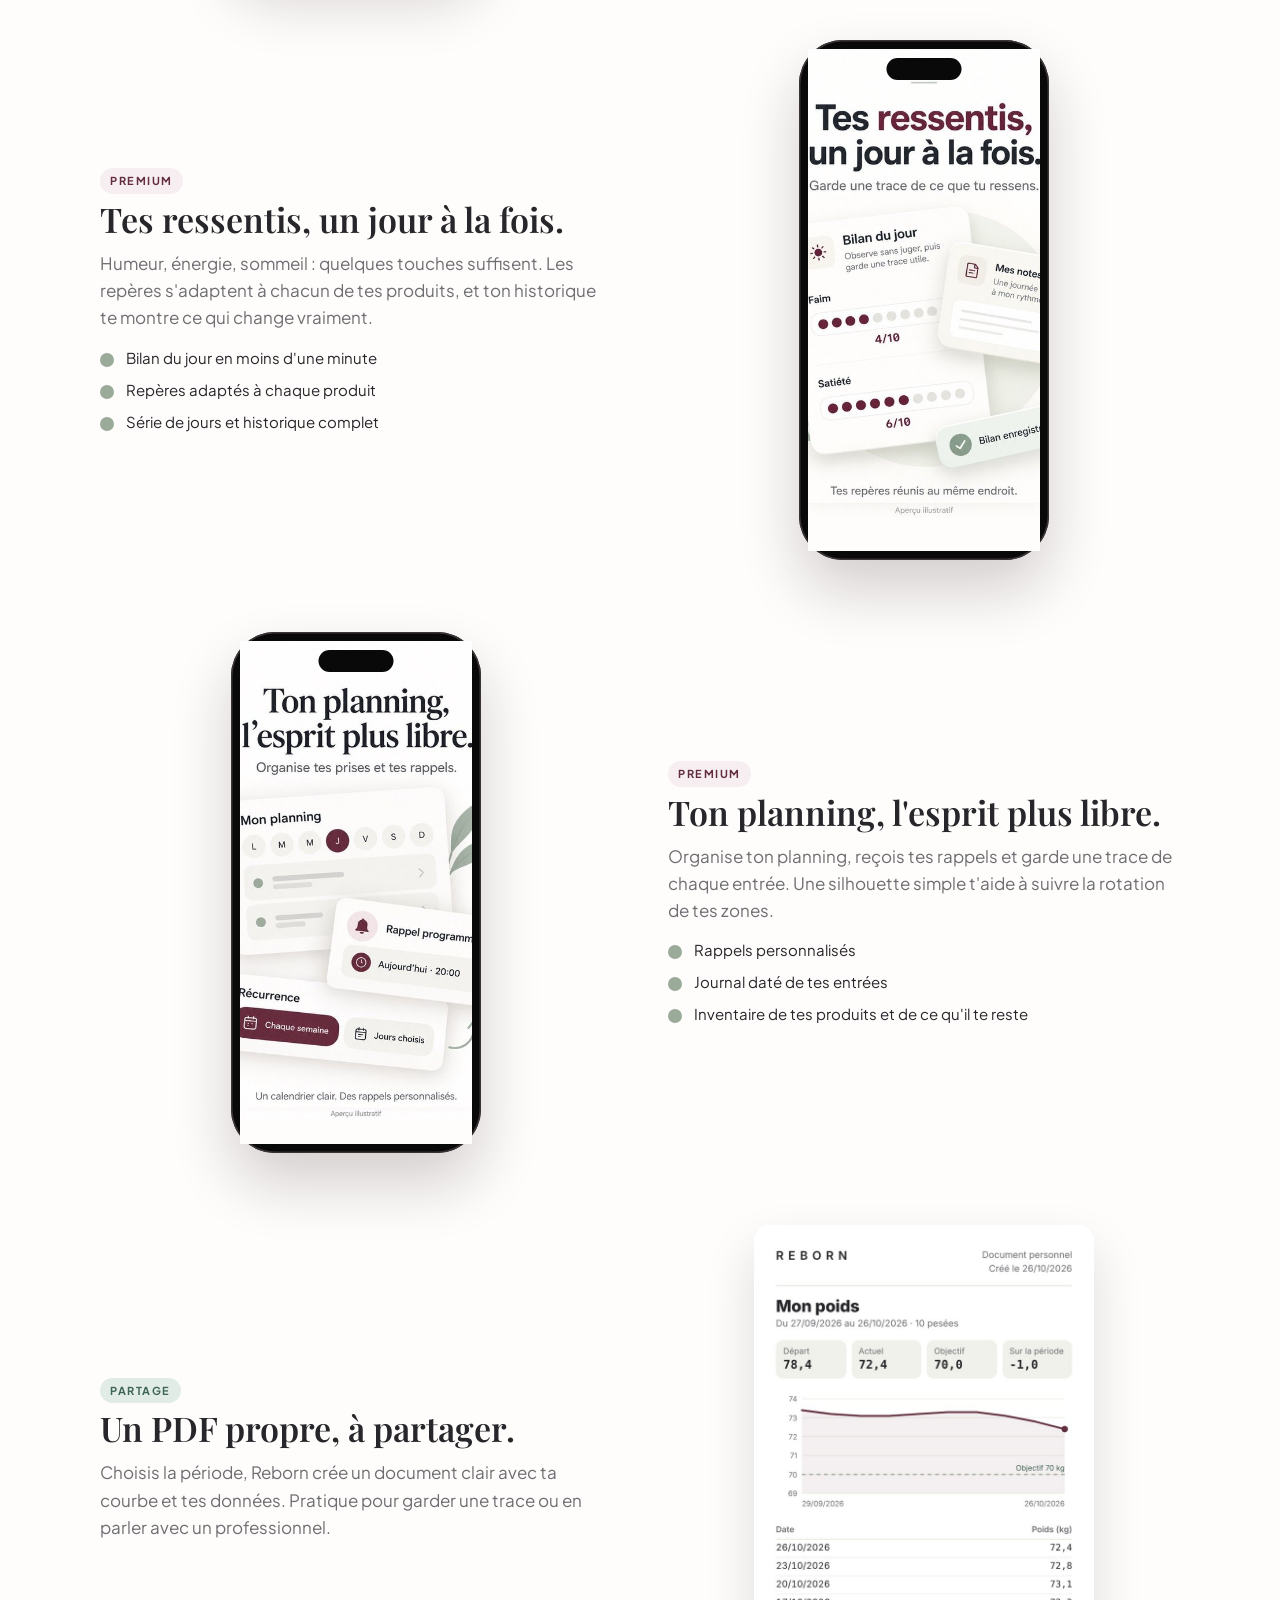
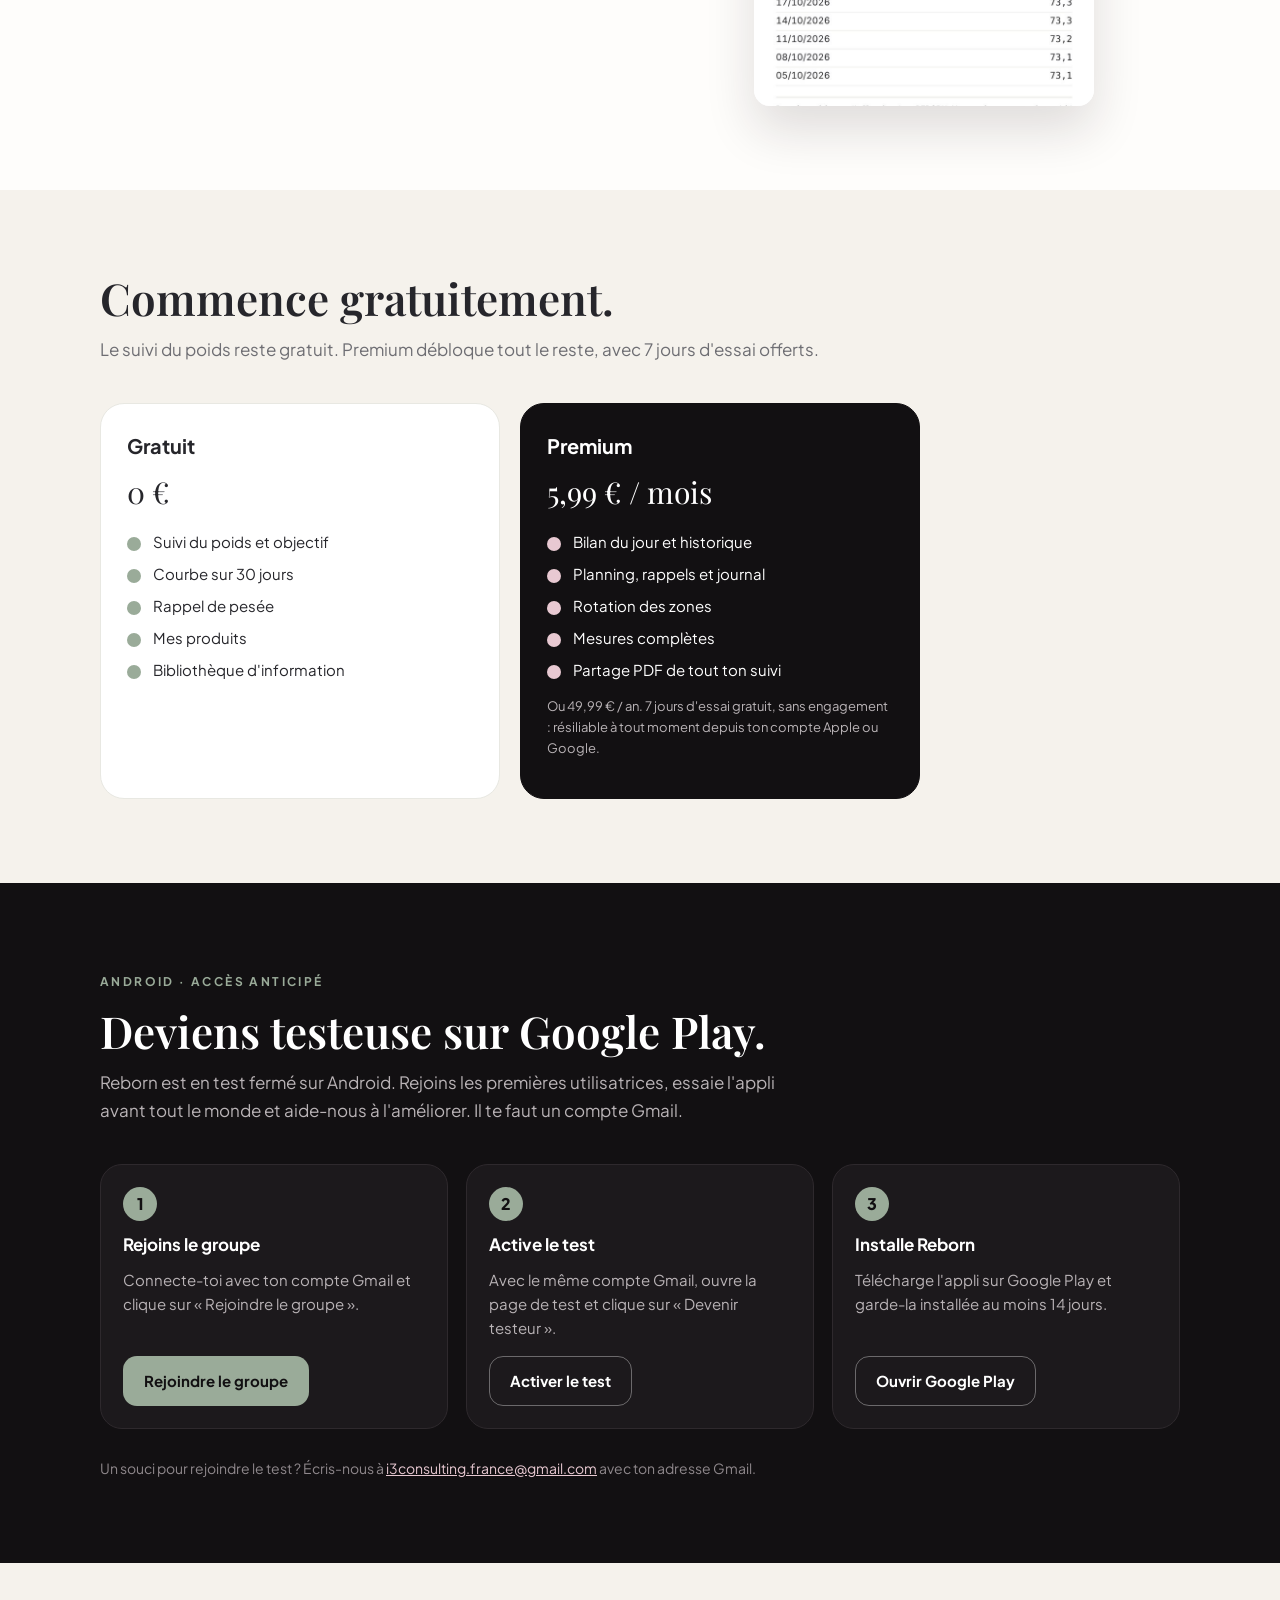
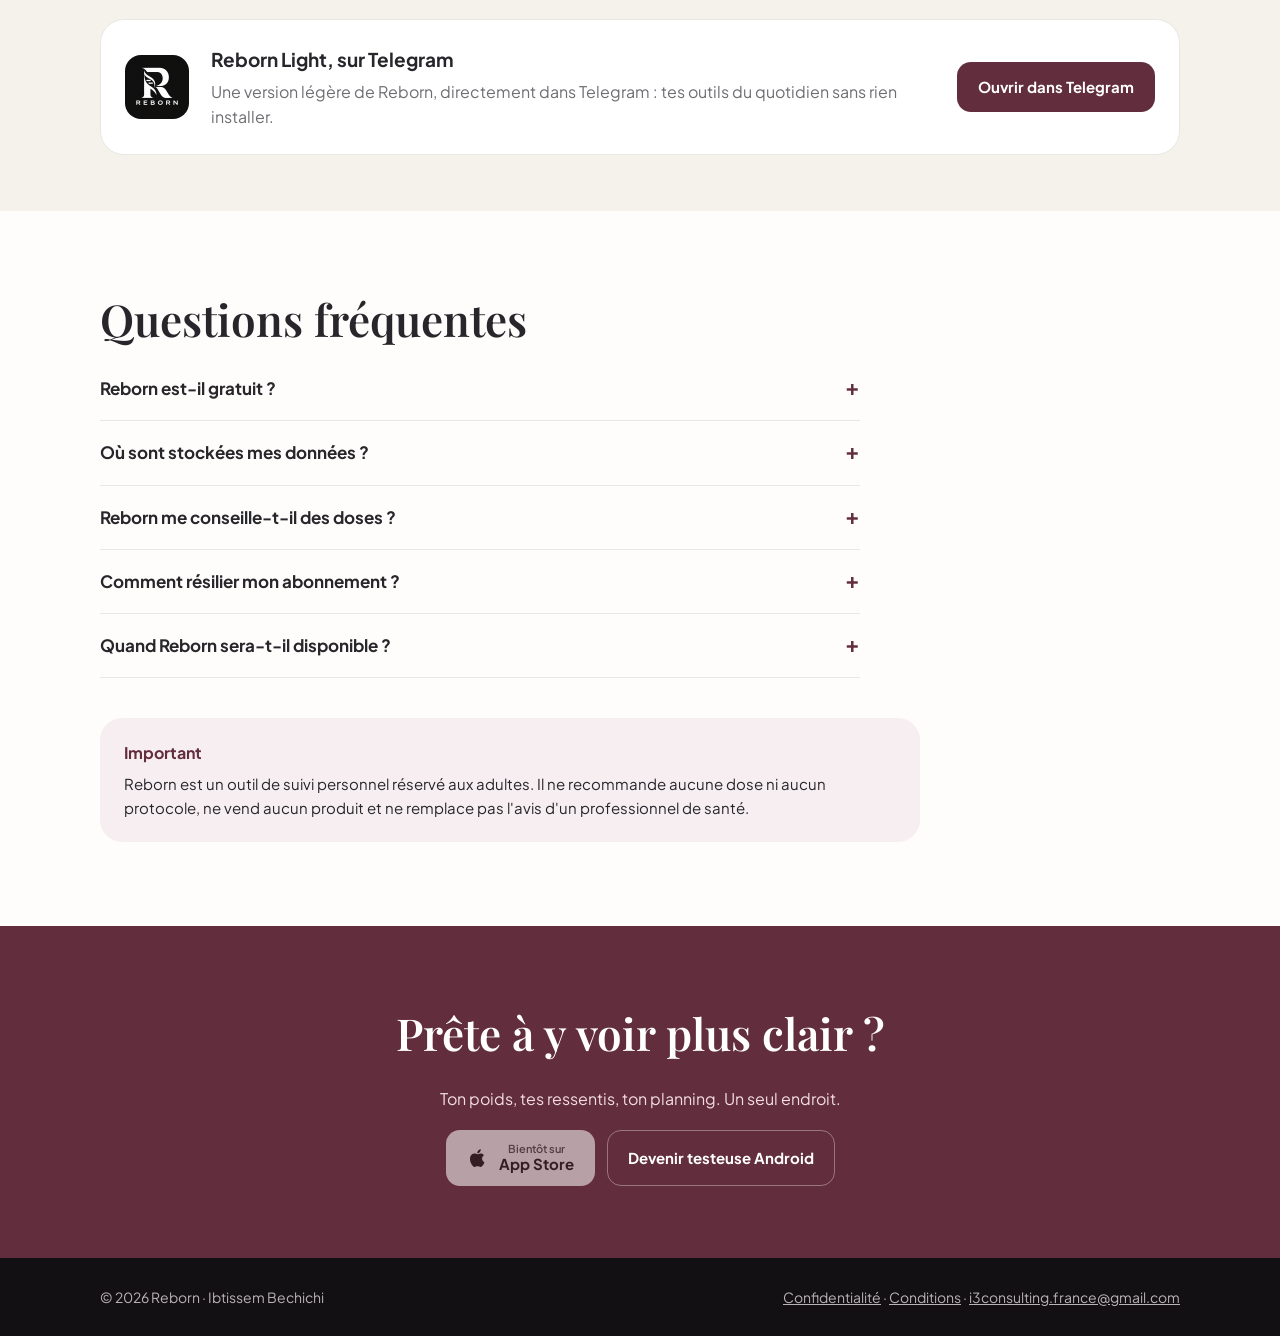
==== commit 99abdd45: "Add files via upload" ====
--- a/index.html
+++ b/index.html
@@ -33,9 +33,9 @@
     <p class="fine">Sur Android, tu peux déjà l'essayer : <a href="#testeuse" style="color:#E8C9D2">deviens testeuse</a>. · Réservée aux 18 ans et plus.</p>
   </div>
   <div class="phones" aria-hidden="true">
-    <div class="phone p1"><img src="/ecran-1.jpg" alt="" width="540" height="870" loading="eager"></div>
-    <div class="phone p2"><img src="/ecran-3.jpg" alt="" width="540" height="870" loading="eager"></div>
-    <div class="phone p3"><img src="/ecran-2.jpg" alt="" width="540" height="870" loading="eager"></div>
+    <div class="phone p1"><img src="/ecran-1.jpg" alt="" width="540" height="1170" loading="eager"></div>
+    <div class="phone p2"><img src="/ecran-3.jpg" alt="" width="540" height="1170" loading="eager"></div>
+    <div class="phone p3"><img src="/ecran-2.jpg" alt="" width="540" height="1170" loading="eager"></div>
   </div>
 </div></section>
 
@@ -48,7 +48,7 @@
   <p class="intro">Reborn ne te dit pas quoi faire : il t'aide à voir clair dans ce que tu fais déjà.</p>
 
   <div class="feature">
-    <div class="shot"><img src="/ecran-3.jpg" alt="Écran Reborn : courbes du poids et des mesures" width="540" height="870" loading="lazy"></div>
+    <div class="shot"><img src="/ecran-3.jpg" alt="Écran Reborn : courbes du poids et des mesures" width="540" height="1170" loading="lazy"></div>
     <div>
       <span class="tag">Gratuit</span>
       <h3>Ta courbe de poids, sans effort.</h3>
@@ -58,7 +58,7 @@
   </div>
 
   <div class="feature rev">
-    <div class="shot"><img src="/ecran-1.jpg" alt="Écran Reborn : bilan du jour" width="540" height="870" loading="lazy"></div>
+    <div class="shot"><img src="/ecran-1.jpg" alt="Écran Reborn : bilan du jour" width="540" height="1170" loading="lazy"></div>
     <div>
       <span class="tag prem">Premium</span>
       <h3>Tes ressentis, un jour à la fois.</h3>
@@ -68,7 +68,7 @@
   </div>
 
   <div class="feature">
-    <div class="shot"><img src="/ecran-2.jpg" alt="Écran Reborn : planning et rappels" width="540" height="870" loading="lazy"></div>
+    <div class="shot"><img src="/ecran-2.jpg" alt="Écran Reborn : planning et rappels" width="540" height="1170" loading="lazy"></div>
     <div>
       <span class="tag prem">Premium</span>
       <h3>Ton planning, l'esprit plus libre.</h3>
@@ -115,6 +115,14 @@
   <p style="color:#8F888C;font-size:14px;margin:0">Un souci pour rejoindre le test ? Écris-nous à <a href="mailto:i3consulting.france@gmail.com" style="color:#E8C9D2">i3consulting.france@gmail.com</a> avec ton adresse Gmail.</p>
 </div></section>
 
+<section class="block light" id="telegram" style="padding-block:56px"><div class="wrap">
+  <div class="box">
+    <img src="/logo-512.png" alt="" width="64" height="64">
+    <div><h3>Reborn Light, sur Telegram</h3><p>Une version légère de Reborn, directement dans Telegram : tes outils du quotidien sans rien installer.</p></div>
+    <a class="btn btn-bordeaux" href="https://t.me/RebornLightBot" target="_blank" rel="noopener">Ouvrir dans Telegram</a>
+  </div>
+</div></section>
+
 <section class="block" id="faq"><div class="wrap">
   <h2>Questions fréquentes</h2>
   <div class="faq">
--- a/style.css
+++ b/style.css
@@ -47,12 +47,12 @@
 .hero h1 em{font-style:italic;color:#E8C9D2}
 .hero p.lead{font-size:18px;color:var(--muted-dark);max-width:48ch;margin:0 0 28px}
 .hero .fine{font-size:13px;color:#8F888C;margin-top:16px}
-.phones{position:relative;height:540px}
-.phone{position:absolute;width:230px;border-radius:38px;padding:9px;background:#0A090A;box-shadow:0 40px 80px rgba(0,0,0,.55),inset 0 0 0 1.5px #3A3337}
-.phone img{border-radius:30px;width:100%;height:auto}
+.phones{position:relative;height:560px;max-width:540px;width:100%;margin:0 auto}
+.phone{position:absolute;width:210px;border-radius:38px;padding:9px;background:#0A090A;box-shadow:0 40px 80px rgba(0,0,0,.55),inset 0 0 0 1.5px #3A3337}
+.phone img{border-radius:30px;width:100%;height:auto;aspect-ratio:9/19.5;object-fit:cover}
 .phone.p1{left:2%;top:70px;transform:rotate(-8deg)}
-.phone.p2{left:32%;top:0;z-index:2}
-.phone.p3{right:0;top:90px;transform:rotate(7deg)}
+.phone.p2{left:50%;top:0;z-index:2;transform:translateX(-50%)}
+.phone.p3{right:2%;top:80px;transform:rotate(7deg)}
 
 /* Bandeau de confiance */
 .trust{background:var(--noir-2);color:var(--muted-dark);font-size:14px}
@@ -66,10 +66,11 @@
 .feature{display:grid;grid-template-columns:1fr 1fr;gap:56px;align-items:center;margin-bottom:72px}
 .feature:last-child{margin-bottom:0}
 .feature.rev .shot{order:2}
-.feature .shot{justify-self:center;width:min(300px,80vw);border-radius:40px;padding:10px;background:var(--noir);box-shadow:0 30px 60px rgba(38,20,28,.18)}
-.feature .shot img{border-radius:31px}
-.feature .shot.doc{width:min(380px,86vw);border-radius:16px;padding:0;background:#fff;border:1px solid var(--line)}
-.feature .shot.doc img{border-radius:16px}
+.feature .shot{justify-self:center;position:relative;width:min(250px,64vw);border-radius:44px;padding:9px;background:#0A090A;box-shadow:0 30px 60px rgba(38,20,28,.20),inset 0 0 0 1.5px #3A3337}
+.feature .shot img{width:100%;height:auto;aspect-ratio:9/19.5;object-fit:cover}
+.feature .shot.doc{width:min(340px,80vw);border-radius:16px;padding:0;background:#fff;box-shadow:0 24px 50px rgba(38,20,28,.14)}
+.feature .shot.doc img{aspect-ratio:auto;border-radius:16px}
+.feature .shot.doc::before{display:none}
 .feature h3{font-family:var(--display);font-weight:600;font-size:clamp(26px,3.4vw,34px);line-height:1.12;margin:6px 0 12px}
 .feature p{color:var(--muted);font-size:17px;margin:0 0 14px;max-width:46ch}
 .tag{display:inline-block;font-size:11px;font-weight:700;letter-spacing:.14em;text-transform:uppercase;padding:4px 10px;border-radius:999px;background:var(--sage-soft);color:var(--sage-ink)}
@@ -137,17 +138,30 @@
 
 @media (max-width:900px){
   .hero .wrap{grid-template-columns:1fr;padding-block:48px 56px}
-  .phones{height:420px;max-width:440px;width:100%;margin:0 auto}
-  .phone{width:170px;border-radius:30px;padding:7px}
+  .phones{height:420px;max-width:440px}
+  .phone{width:150px;border-radius:30px;padding:6px}
+  .phone::before{top:10px;height:10px;width:26%}
   .phone img{border-radius:24px}
-  .phone.p2{left:30%}
+  .phone img{border-radius:24px}
   .feature,.feature.rev{grid-template-columns:1fr;gap:28px}
   .feature.rev .shot{order:0}
   .steps,.plans{grid-template-columns:1fr}
   section.block{padding-block:60px}
 }
 @media (max-width:420px){
-  .phones{height:340px}
-  .phone{width:140px}
+  .phones{height:360px}
+  .phone{width:128px}
 }
 @media (prefers-reduced-motion:reduce){html{scroll-behavior:auto}.btn{transition:none}}
+
+.light{background:var(--creme-2)}
+.light .box{display:grid;grid-template-columns:auto 1fr auto;gap:22px;align-items:center;background:#fff;border:1px solid var(--line);border-radius:24px;padding:24px}
+.light .box img{width:64px;height:64px;border-radius:16px}
+.light .box h3{margin:0 0 4px;font-size:19px}
+.light .box p{margin:0;color:var(--muted)}
+@media (max-width:700px){.light .box{grid-template-columns:1fr;text-align:left}}
+
+/* Dynamic Island */
+.phone::before,.feature .shot::before{content:"";position:absolute;top:18px;left:50%;transform:translateX(-50%);width:30%;height:22px;border-radius:12px;background:#0A090A;z-index:3}
+.phone{border-radius:40px}
+.phone img{border-radius:32px}
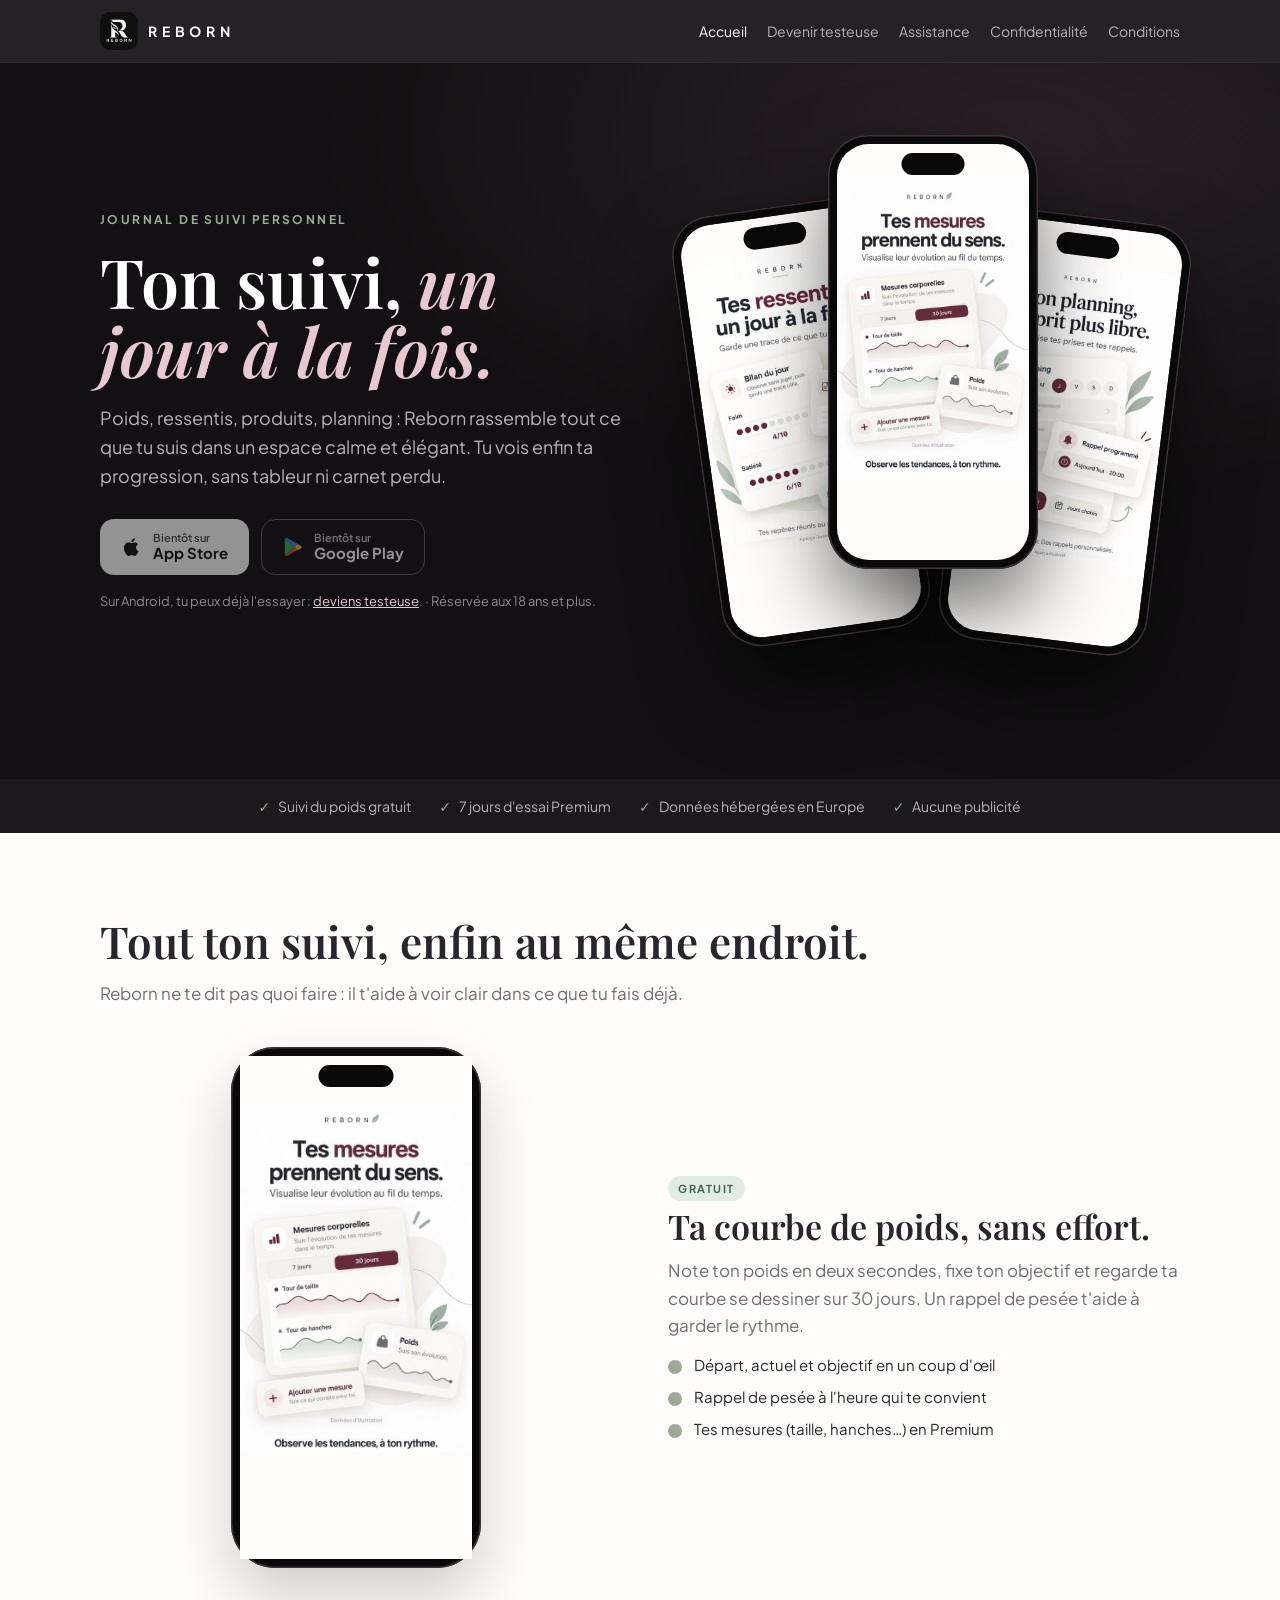
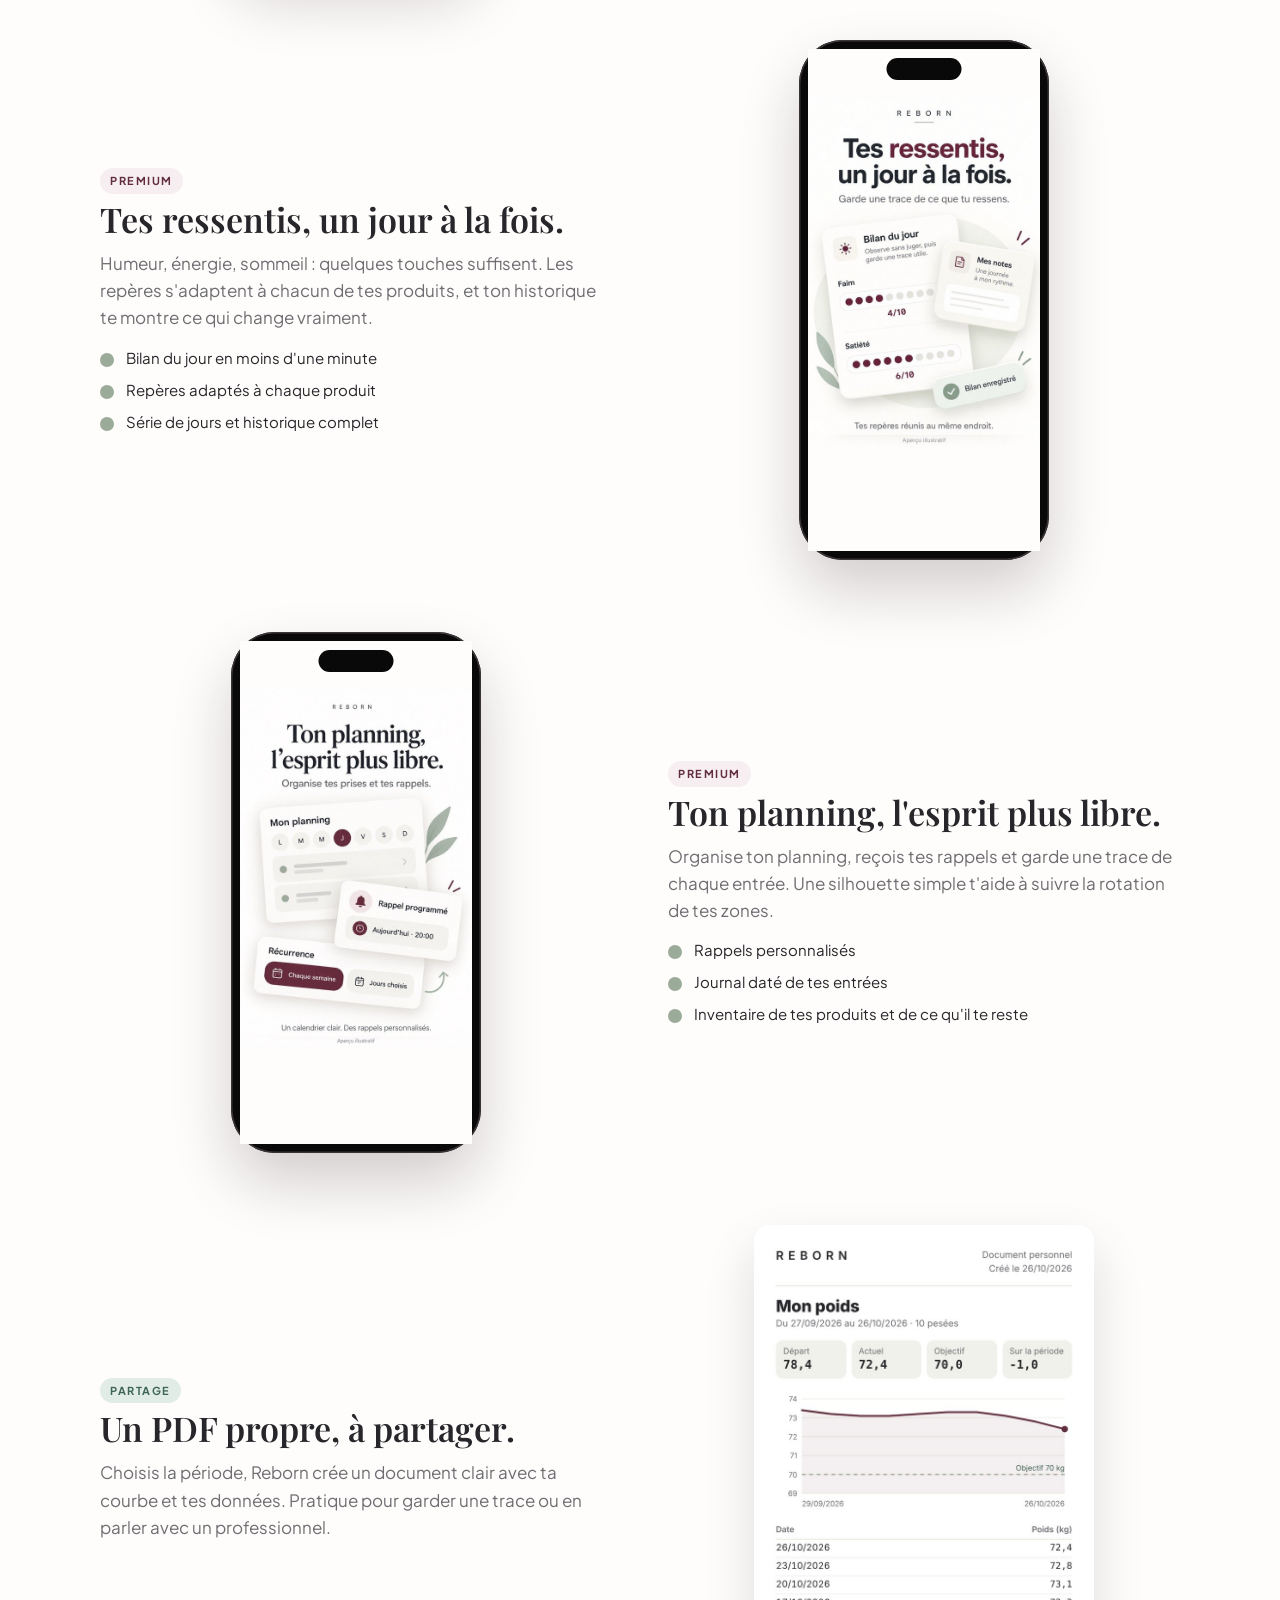
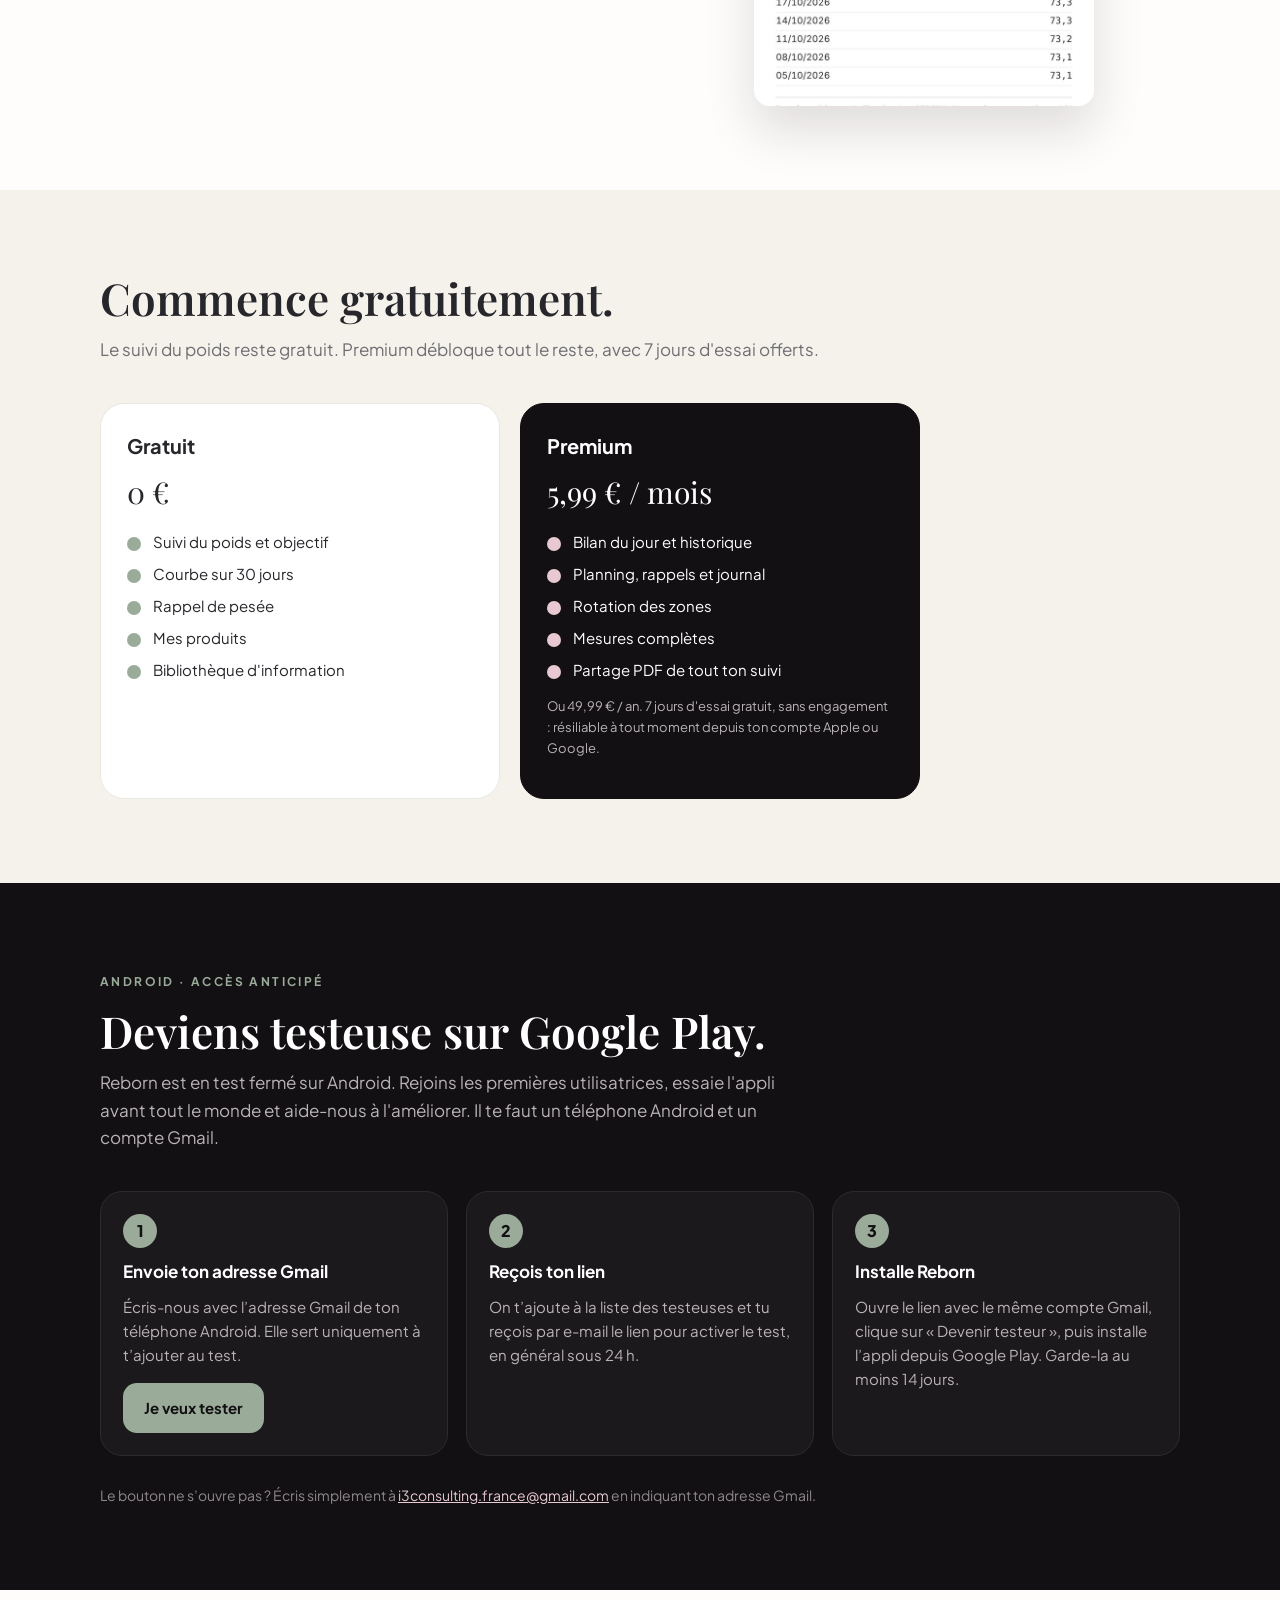
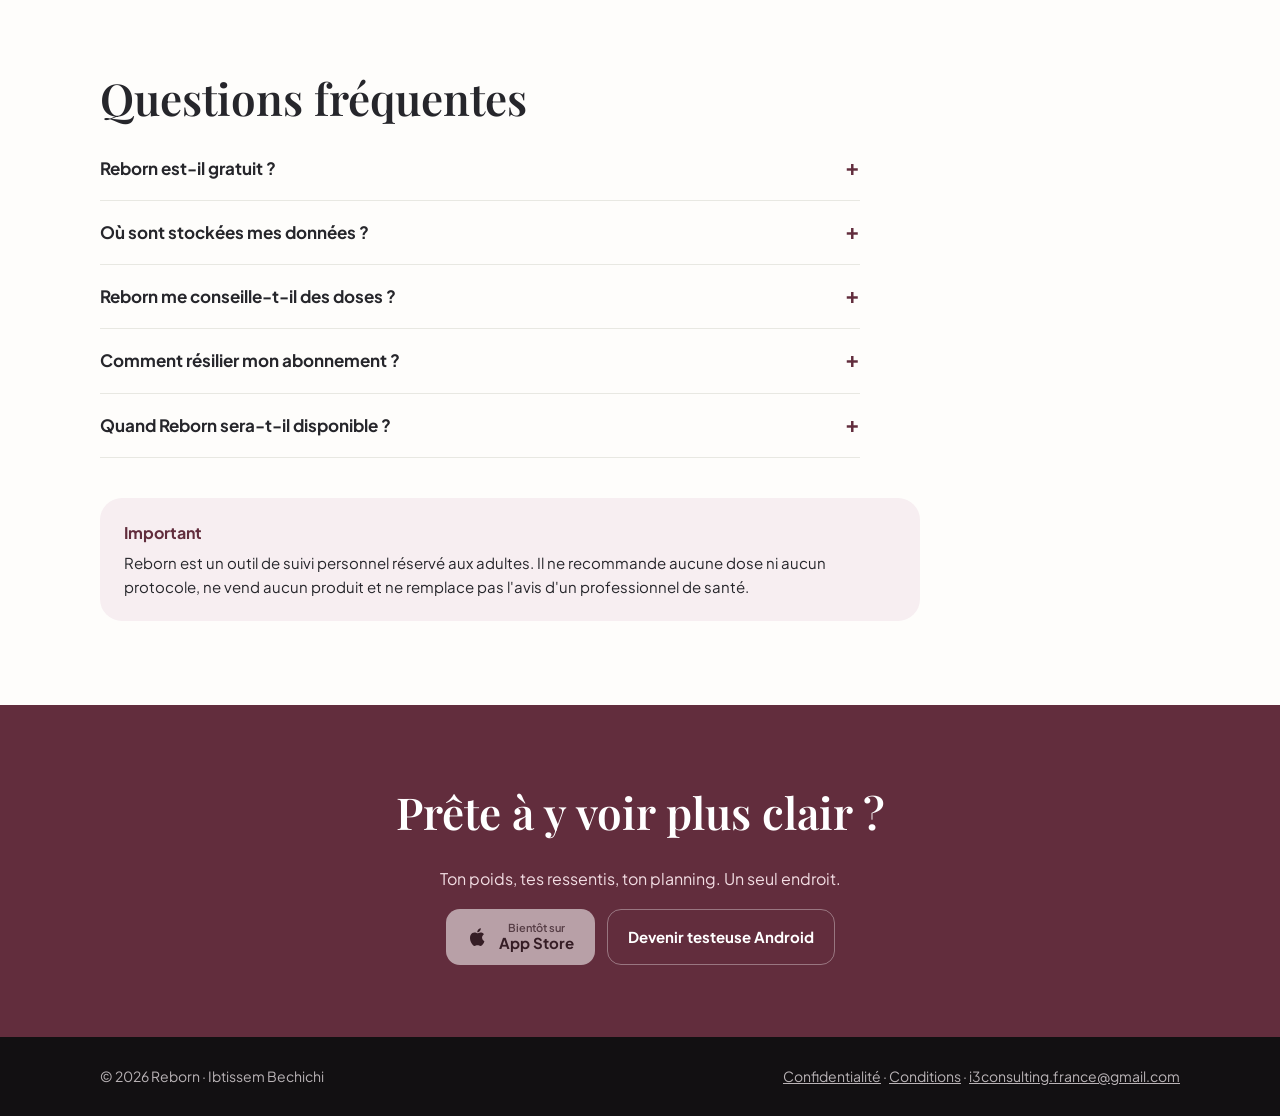
==== commit 8d87ba3b: "Add files via upload" ====
--- a/index.html
+++ b/index.html
@@ -33,9 +33,9 @@
     <p class="fine">Sur Android, tu peux déjà l'essayer : <a href="#testeuse" style="color:#E8C9D2">deviens testeuse</a>. · Réservée aux 18 ans et plus.</p>
   </div>
   <div class="phones" aria-hidden="true">
-    <div class="phone p1"><img src="/ecran-1.jpg" alt="" width="540" height="1170" loading="eager"></div>
-    <div class="phone p2"><img src="/ecran-3.jpg" alt="" width="540" height="1170" loading="eager"></div>
-    <div class="phone p3"><img src="/ecran-2.jpg" alt="" width="540" height="1170" loading="eager"></div>
+    <div class="phone p1"><img src="/ecran-1.jpg" alt="" width="540" height="870" loading="eager"></div>
+    <div class="phone p2"><img src="/ecran-3.jpg" alt="" width="540" height="870" loading="eager"></div>
+    <div class="phone p3"><img src="/ecran-2.jpg" alt="" width="540" height="870" loading="eager"></div>
   </div>
 </div></section>
 
@@ -48,7 +48,7 @@
   <p class="intro">Reborn ne te dit pas quoi faire : il t'aide à voir clair dans ce que tu fais déjà.</p>
 
   <div class="feature">
-    <div class="shot"><img src="/ecran-3.jpg" alt="Écran Reborn : courbes du poids et des mesures" width="540" height="1170" loading="lazy"></div>
+    <div class="shot"><img src="/ecran-3.jpg" alt="Écran Reborn : courbes du poids et des mesures" width="540" height="870" loading="lazy"></div>
     <div>
       <span class="tag">Gratuit</span>
       <h3>Ta courbe de poids, sans effort.</h3>
@@ -58,7 +58,7 @@
   </div>
 
   <div class="feature rev">
-    <div class="shot"><img src="/ecran-1.jpg" alt="Écran Reborn : bilan du jour" width="540" height="1170" loading="lazy"></div>
+    <div class="shot"><img src="/ecran-1.jpg" alt="Écran Reborn : bilan du jour" width="540" height="870" loading="lazy"></div>
     <div>
       <span class="tag prem">Premium</span>
       <h3>Tes ressentis, un jour à la fois.</h3>
@@ -68,7 +68,7 @@
   </div>
 
   <div class="feature">
-    <div class="shot"><img src="/ecran-2.jpg" alt="Écran Reborn : planning et rappels" width="540" height="1170" loading="lazy"></div>
+    <div class="shot"><img src="/ecran-2.jpg" alt="Écran Reborn : planning et rappels" width="540" height="870" loading="lazy"></div>
     <div>
       <span class="tag prem">Premium</span>
       <h3>Ton planning, l'esprit plus libre.</h3>
@@ -106,21 +106,13 @@
 <section class="block testers" id="testeuse"><div class="wrap">
   <span class="eyebrow">Android · Accès anticipé</span>
   <h2>Deviens testeuse sur Google Play.</h2>
-  <p class="intro">Reborn est en test fermé sur Android. Rejoins les premières utilisatrices, essaie l'appli avant tout le monde et aide-nous à l'améliorer. Il te faut un compte Gmail.</p>
+  <p class="intro">Reborn est en test fermé sur Android. Rejoins les premières utilisatrices, essaie l'appli avant tout le monde et aide-nous à l'améliorer. Il te faut un téléphone Android et un compte Gmail.</p>
   <div class="steps">
-    <div class="step"><span class="n">1</span><h3>Rejoins le groupe</h3><p>Connecte-toi avec ton compte Gmail et clique sur « Rejoindre le groupe ».</p><a class="btn btn-sage" id="cta-group" href="#" target="_blank" rel="noopener">Rejoindre le groupe</a></div>
-    <div class="step"><span class="n">2</span><h3>Active le test</h3><p>Avec le même compte Gmail, ouvre la page de test et clique sur « Devenir testeur ».</p><a class="btn btn-ghost" id="cta-optin" href="#" target="_blank" rel="noopener">Activer le test</a></div>
-    <div class="step"><span class="n">3</span><h3>Installe Reborn</h3><p>Télécharge l'appli sur Google Play et garde-la installée au moins 14 jours.</p><a class="btn btn-ghost" id="cta-play-test" href="#" target="_blank" rel="noopener">Ouvrir Google Play</a></div>
+    <div class="step"><span class="n">1</span><h3>Envoie ton adresse Gmail</h3><p>Écris-nous avec l’adresse Gmail de ton téléphone Android. Elle sert uniquement à t’ajouter au test.</p><a class="btn btn-sage" href="mailto:i3consulting.france@gmail.com?subject=Je%20veux%20tester%20Reborn&amp;body=Bonjour%2C%0A%0AJe%20souhaite%20devenir%20testeuse%20de%20Reborn%20sur%20Android.%0AMon%20adresse%20Gmail%20%3A%20">Je veux tester</a></div>
+    <div class="step"><span class="n">2</span><h3>Reçois ton lien</h3><p>On t’ajoute à la liste des testeuses et tu reçois par e-mail le lien pour activer le test, en général sous 24 h.</p></div>
+    <div class="step"><span class="n">3</span><h3>Installe Reborn</h3><p>Ouvre le lien avec le même compte Gmail, clique sur « Devenir testeur », puis installe l’appli depuis Google Play. Garde-la au moins 14 jours.</p></div>
   </div>
-  <p style="color:#8F888C;font-size:14px;margin:0">Un souci pour rejoindre le test ? Écris-nous à <a href="mailto:i3consulting.france@gmail.com" style="color:#E8C9D2">i3consulting.france@gmail.com</a> avec ton adresse Gmail.</p>
-</div></section>
-
-<section class="block light" id="telegram" style="padding-block:56px"><div class="wrap">
-  <div class="box">
-    <img src="/logo-512.png" alt="" width="64" height="64">
-    <div><h3>Reborn Light, sur Telegram</h3><p>Une version légère de Reborn, directement dans Telegram : tes outils du quotidien sans rien installer.</p></div>
-    <a class="btn btn-bordeaux" href="https://t.me/RebornLightBot" target="_blank" rel="noopener">Ouvrir dans Telegram</a>
-  </div>
+  <p style="color:#8F888C;font-size:14px;margin:0">Le bouton ne s’ouvre pas ? Écris simplement à <a href="mailto:i3consulting.france@gmail.com" style="color:#E8C9D2">i3consulting.france@gmail.com</a> en indiquant ton adresse Gmail.</p>
 </div></section>
 
 <section class="block" id="faq"><div class="wrap">
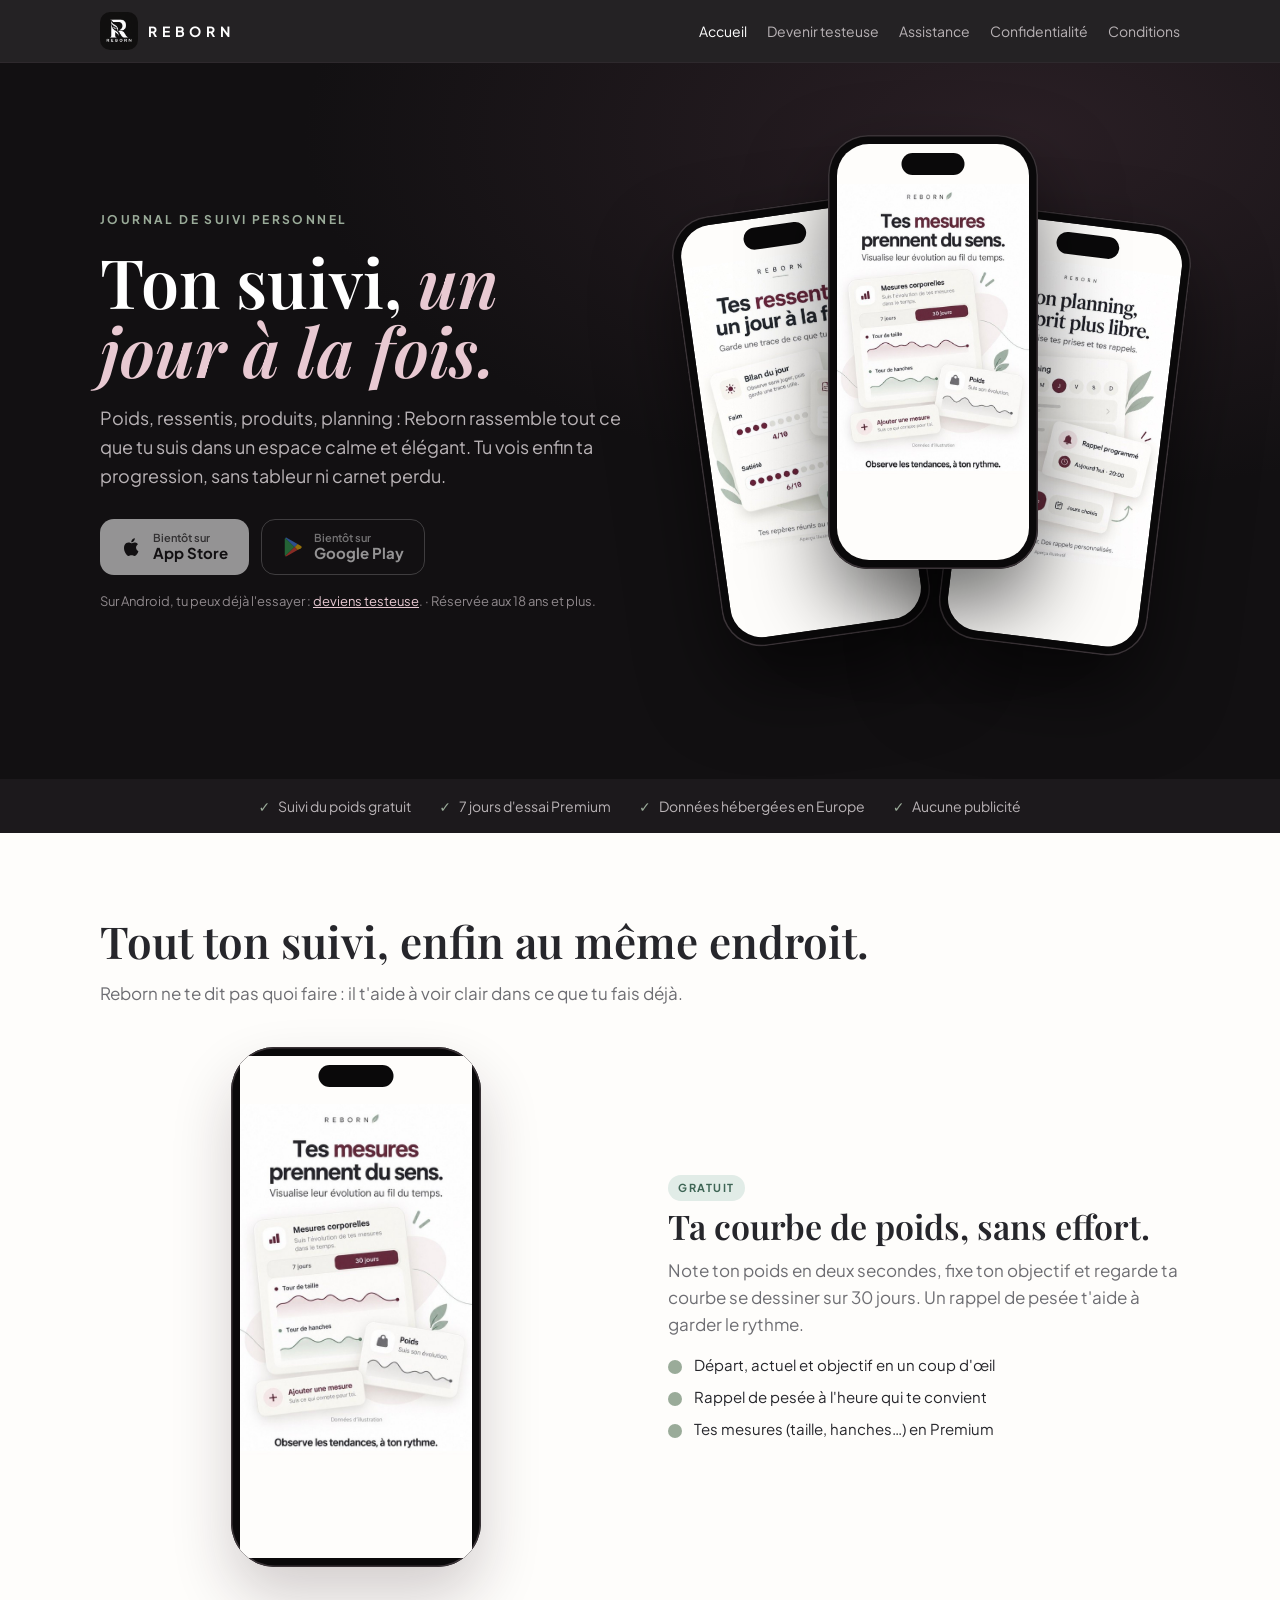
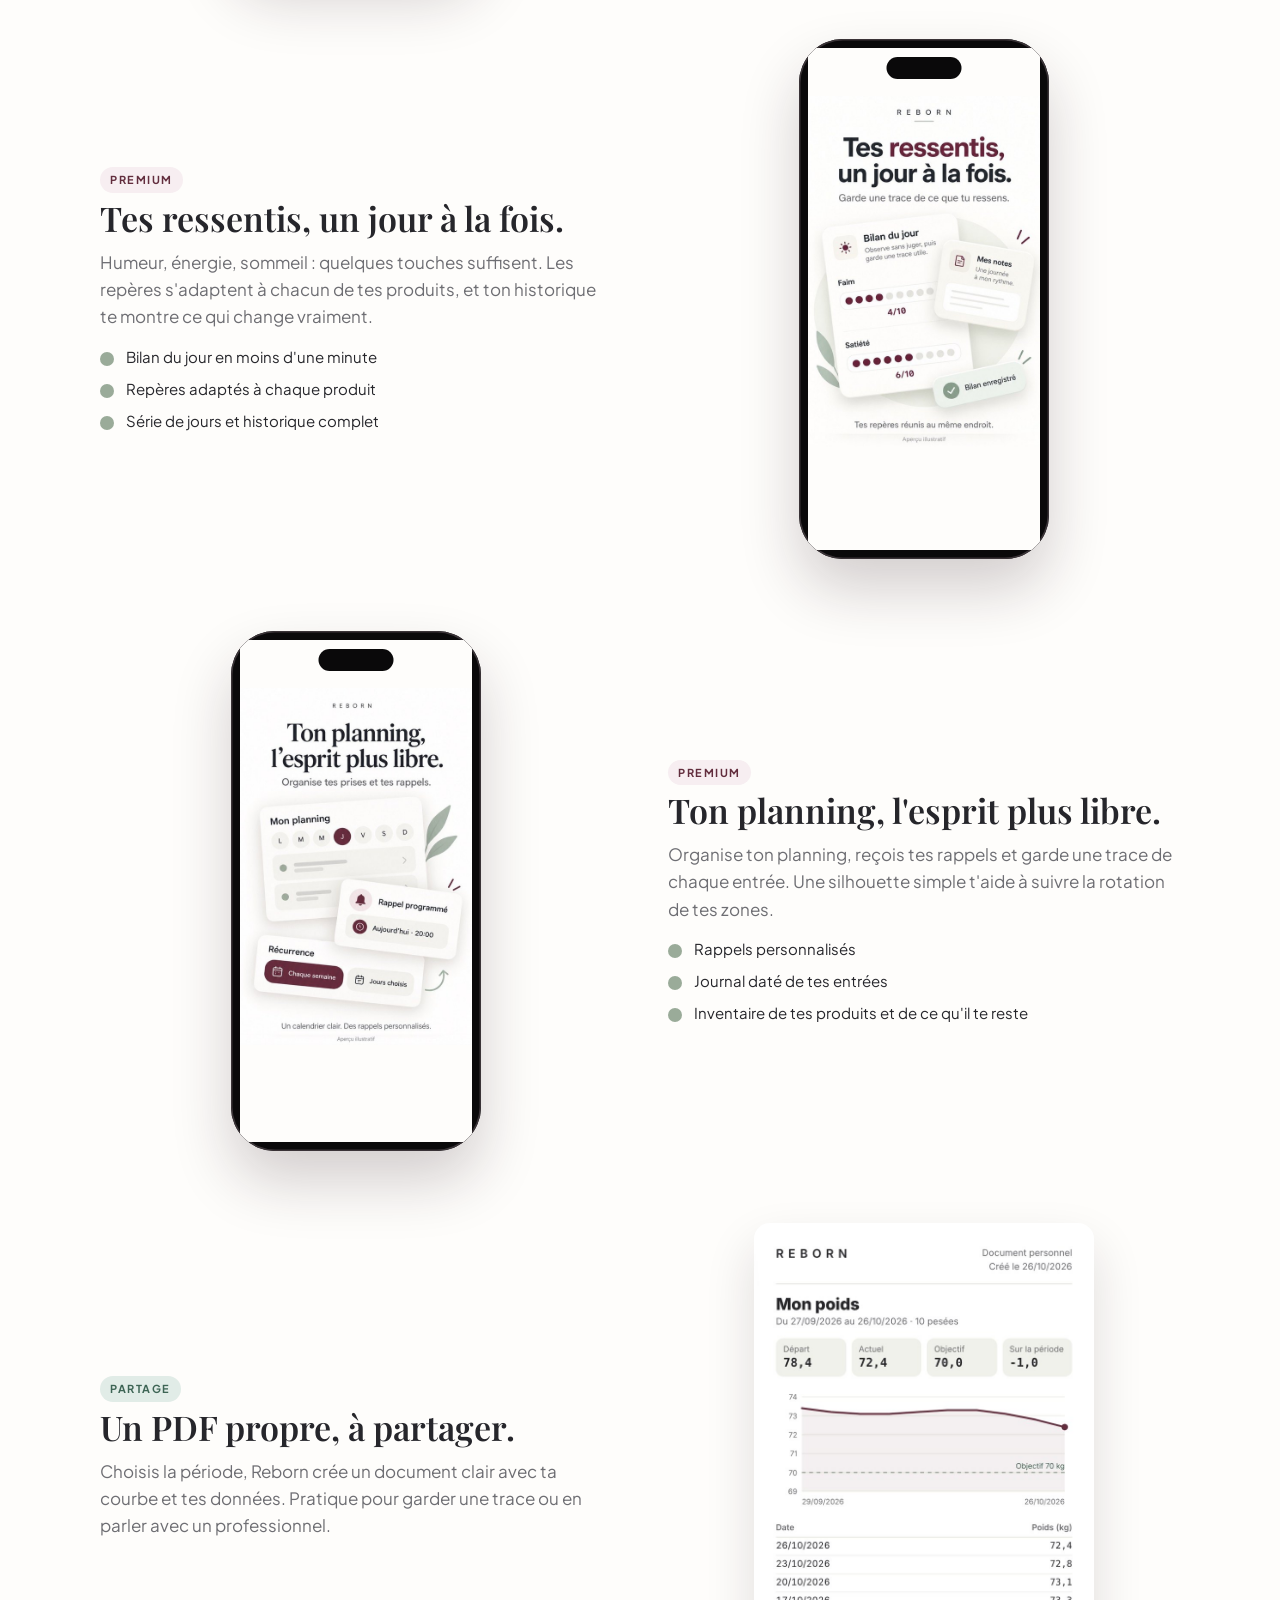
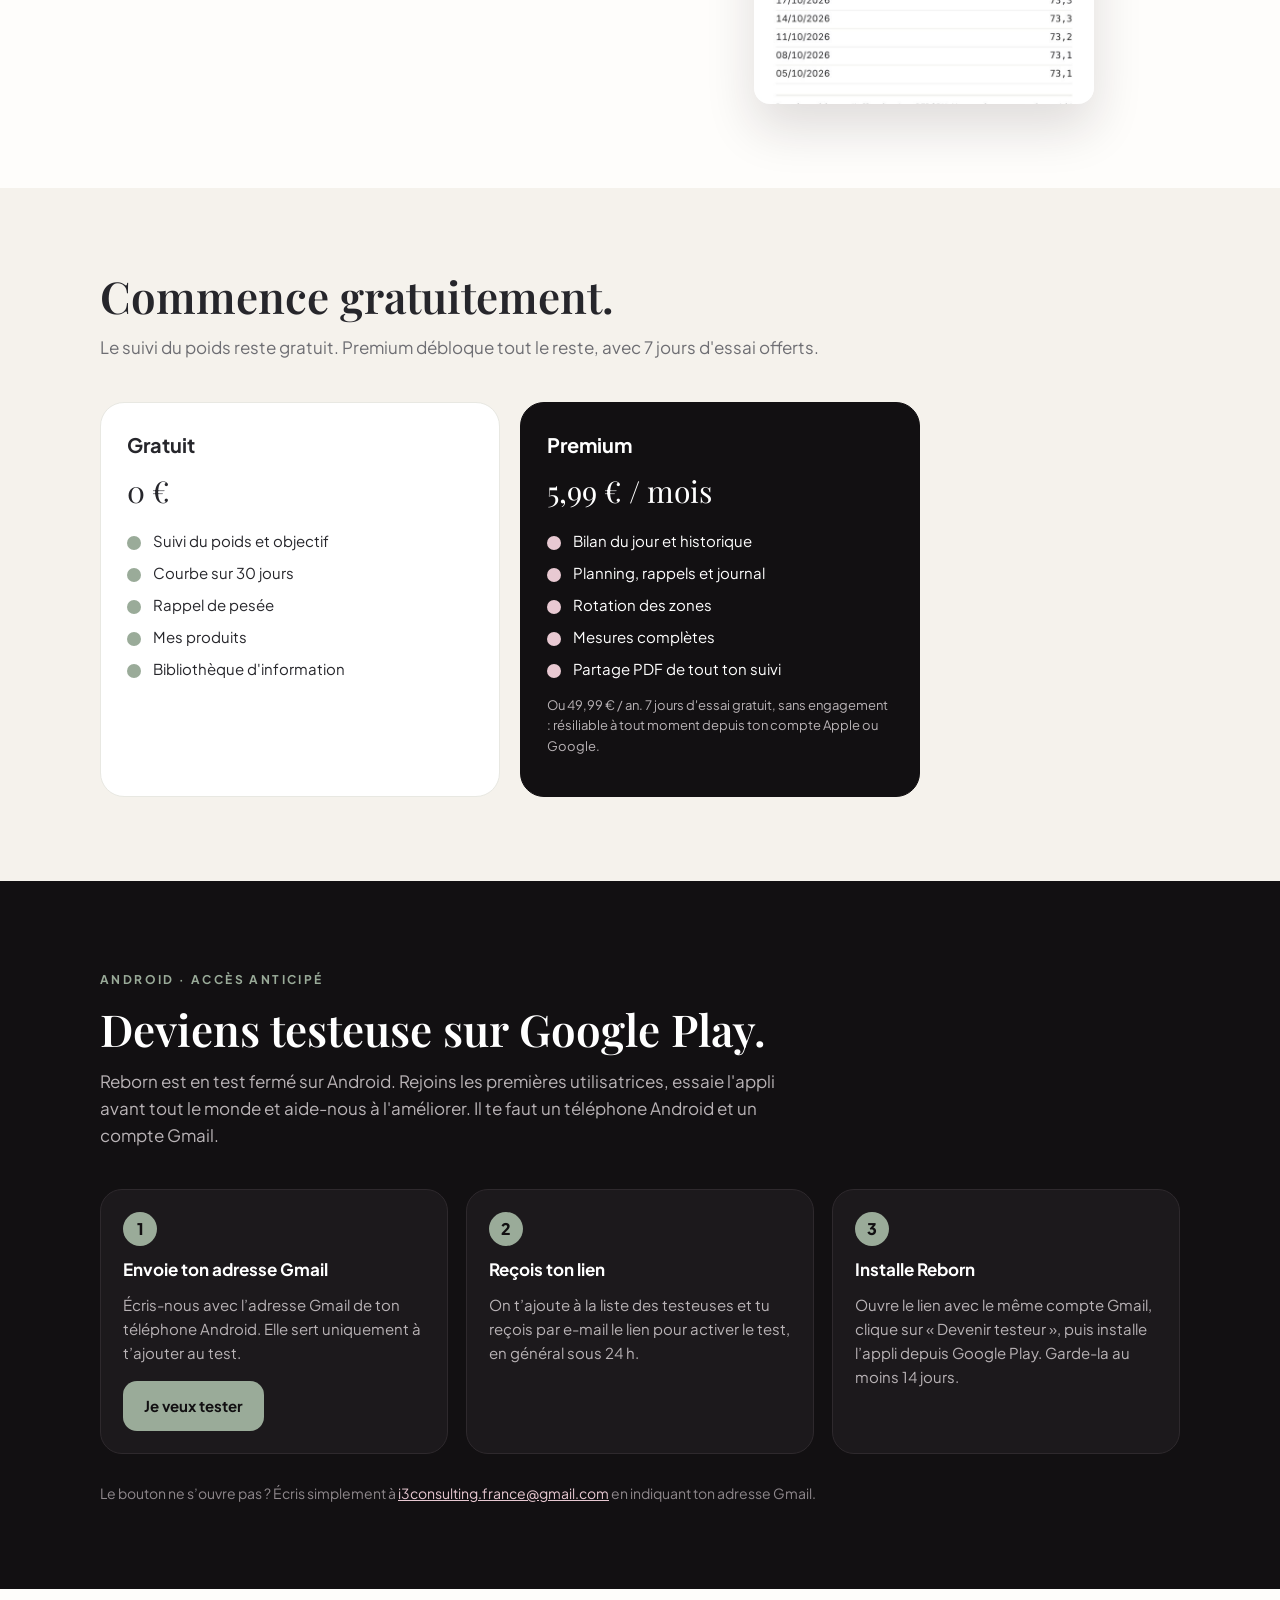
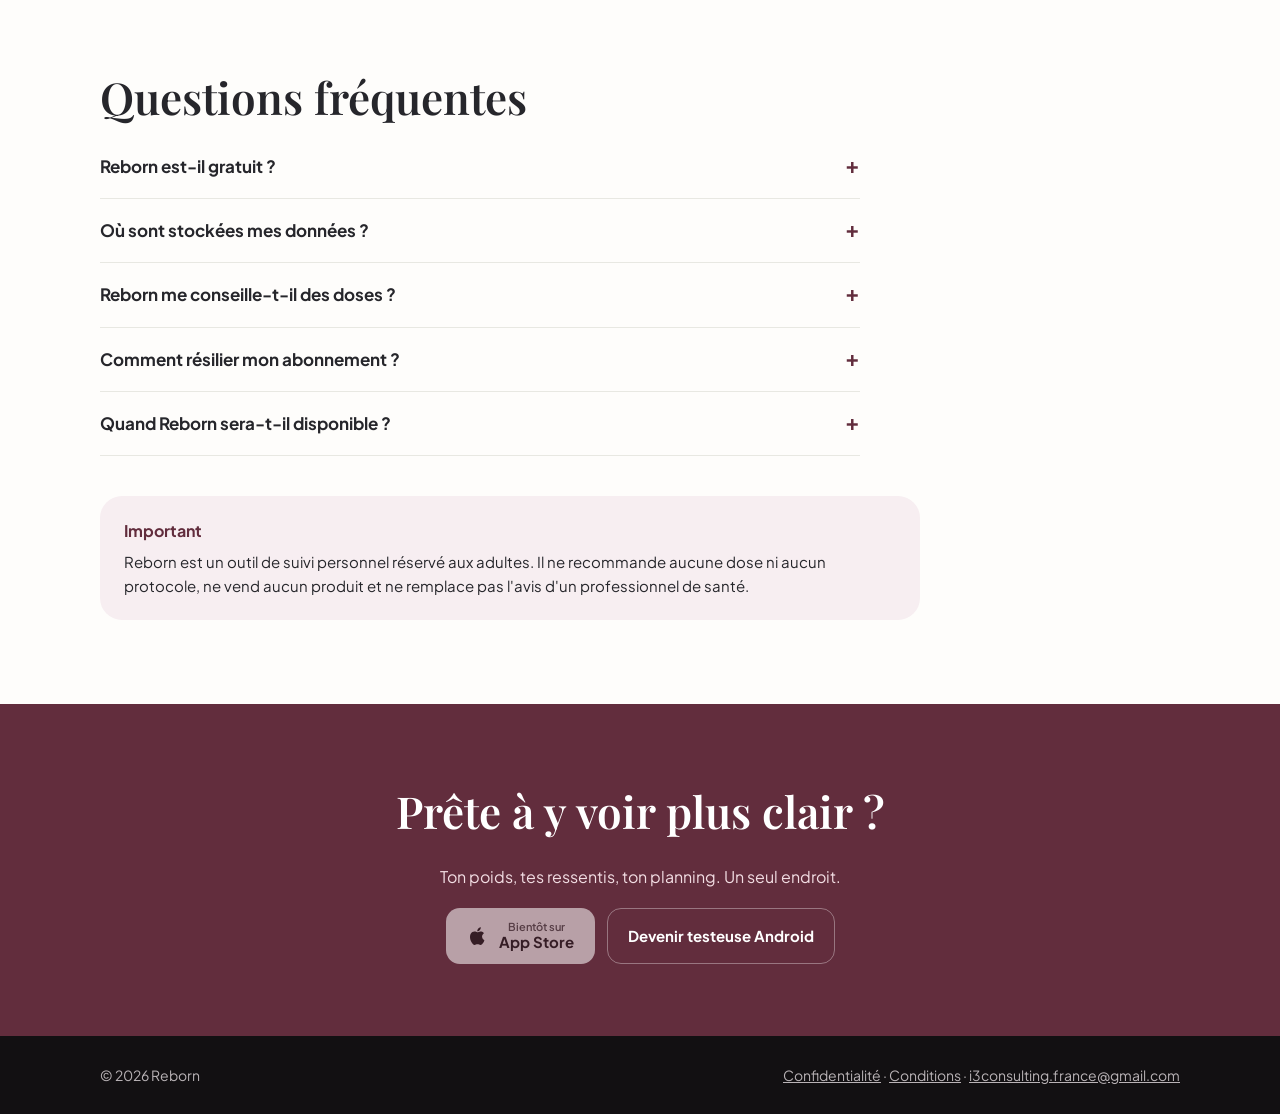
==== commit cf82b4da: "Add files via upload" ====
--- a/index.html
+++ b/index.html
@@ -139,7 +139,7 @@
 <script src="/links.js"></script>
 </main>
 <footer class="site"><div class="wrap">
-  <span>© 2026 Reborn · Ibtissem Bechichi</span>
+  <span>© 2026 Reborn</span>
   <span><a href="/confidentialite">Confidentialité</a> · <a href="/conditions">Conditions</a> · <a href="mailto:i3consulting.france@gmail.com">i3consulting.france@gmail.com</a></span>
 </div></footer>
 </body>
--- a/style.css
+++ b/style.css
@@ -165,3 +165,7 @@
 .phone::before,.feature .shot::before{content:"";position:absolute;top:18px;left:50%;transform:translateX(-50%);width:30%;height:22px;border-radius:12px;background:#0A090A;z-index:3}
 .phone{border-radius:40px}
 .phone img{border-radius:32px}
+/* Écran bien contenu dans le cadre */
+.phone,.feature .shot{overflow:hidden;isolation:isolate}
+.phone img,.feature .shot img{display:block;width:100%;height:auto;aspect-ratio:390/844;object-fit:cover;background:#fff}
+.feature .shot.doc img{aspect-ratio:auto;object-fit:initial;background:none}
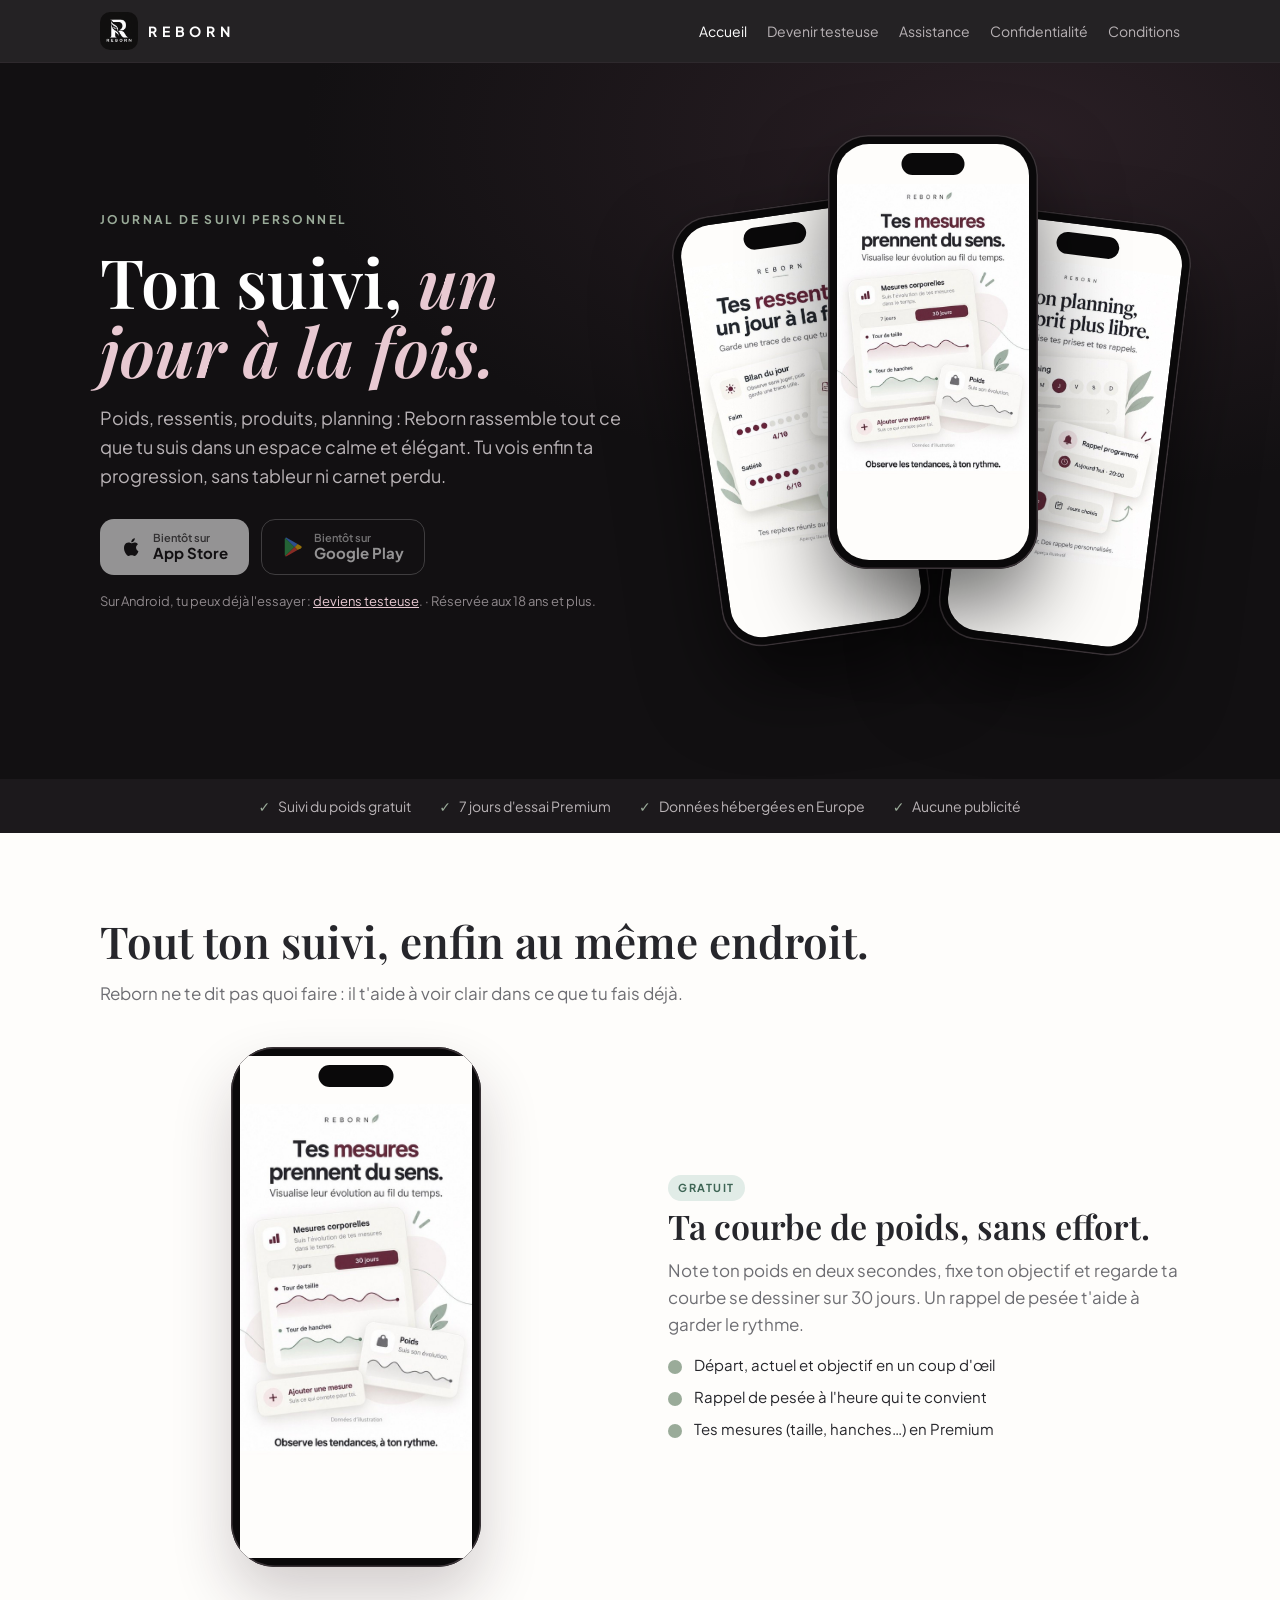
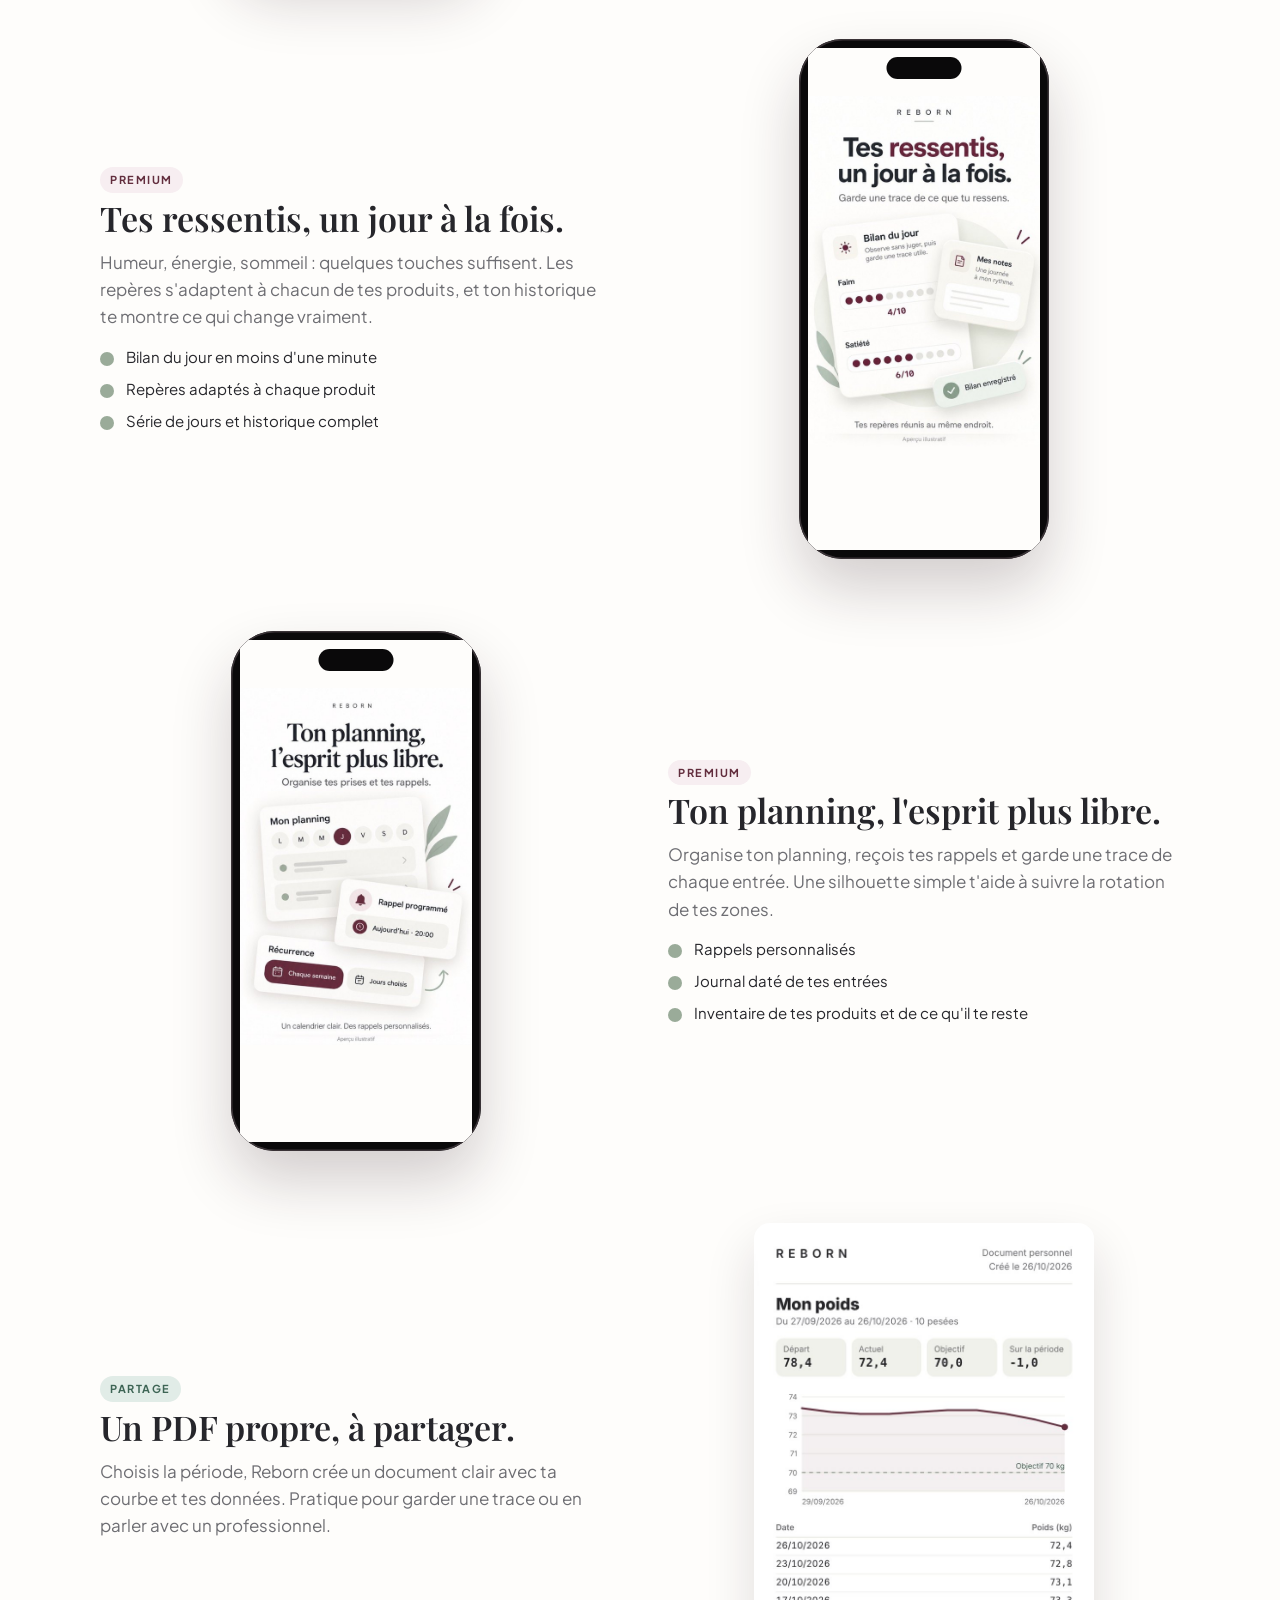
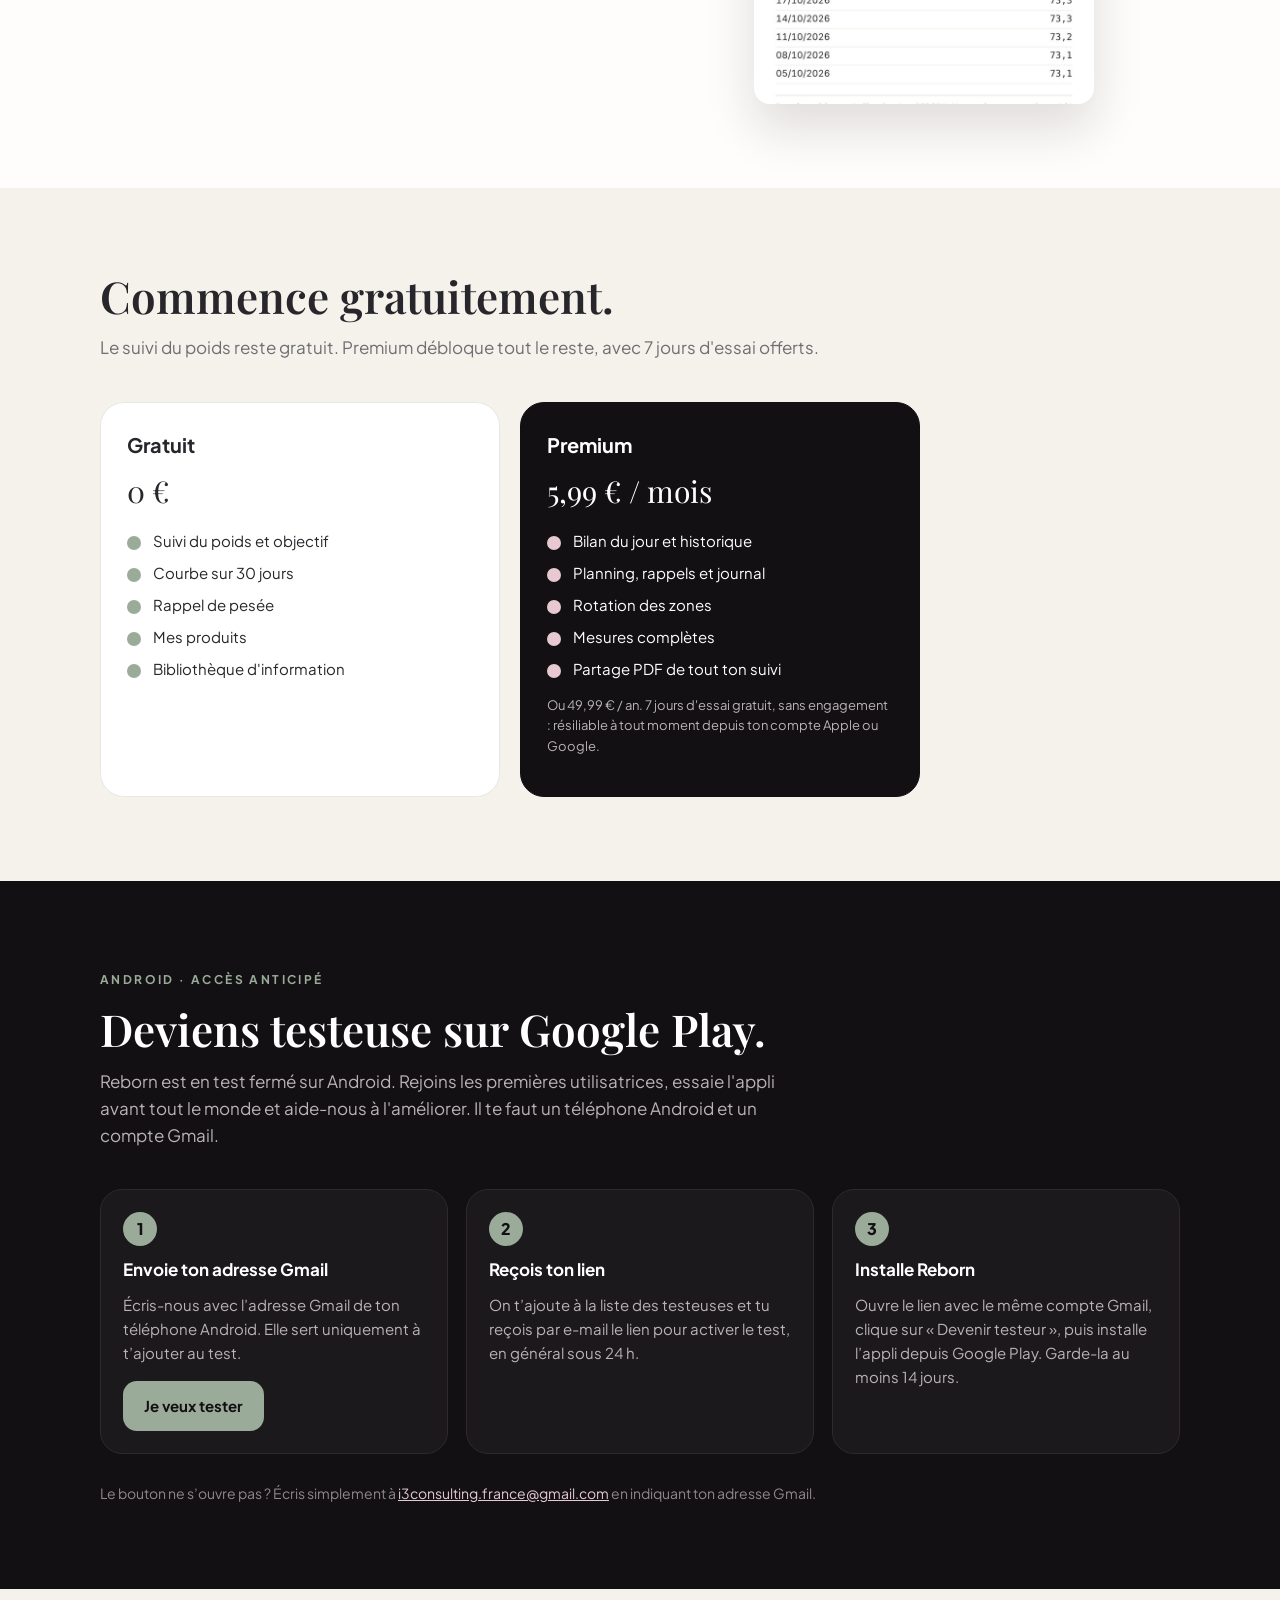
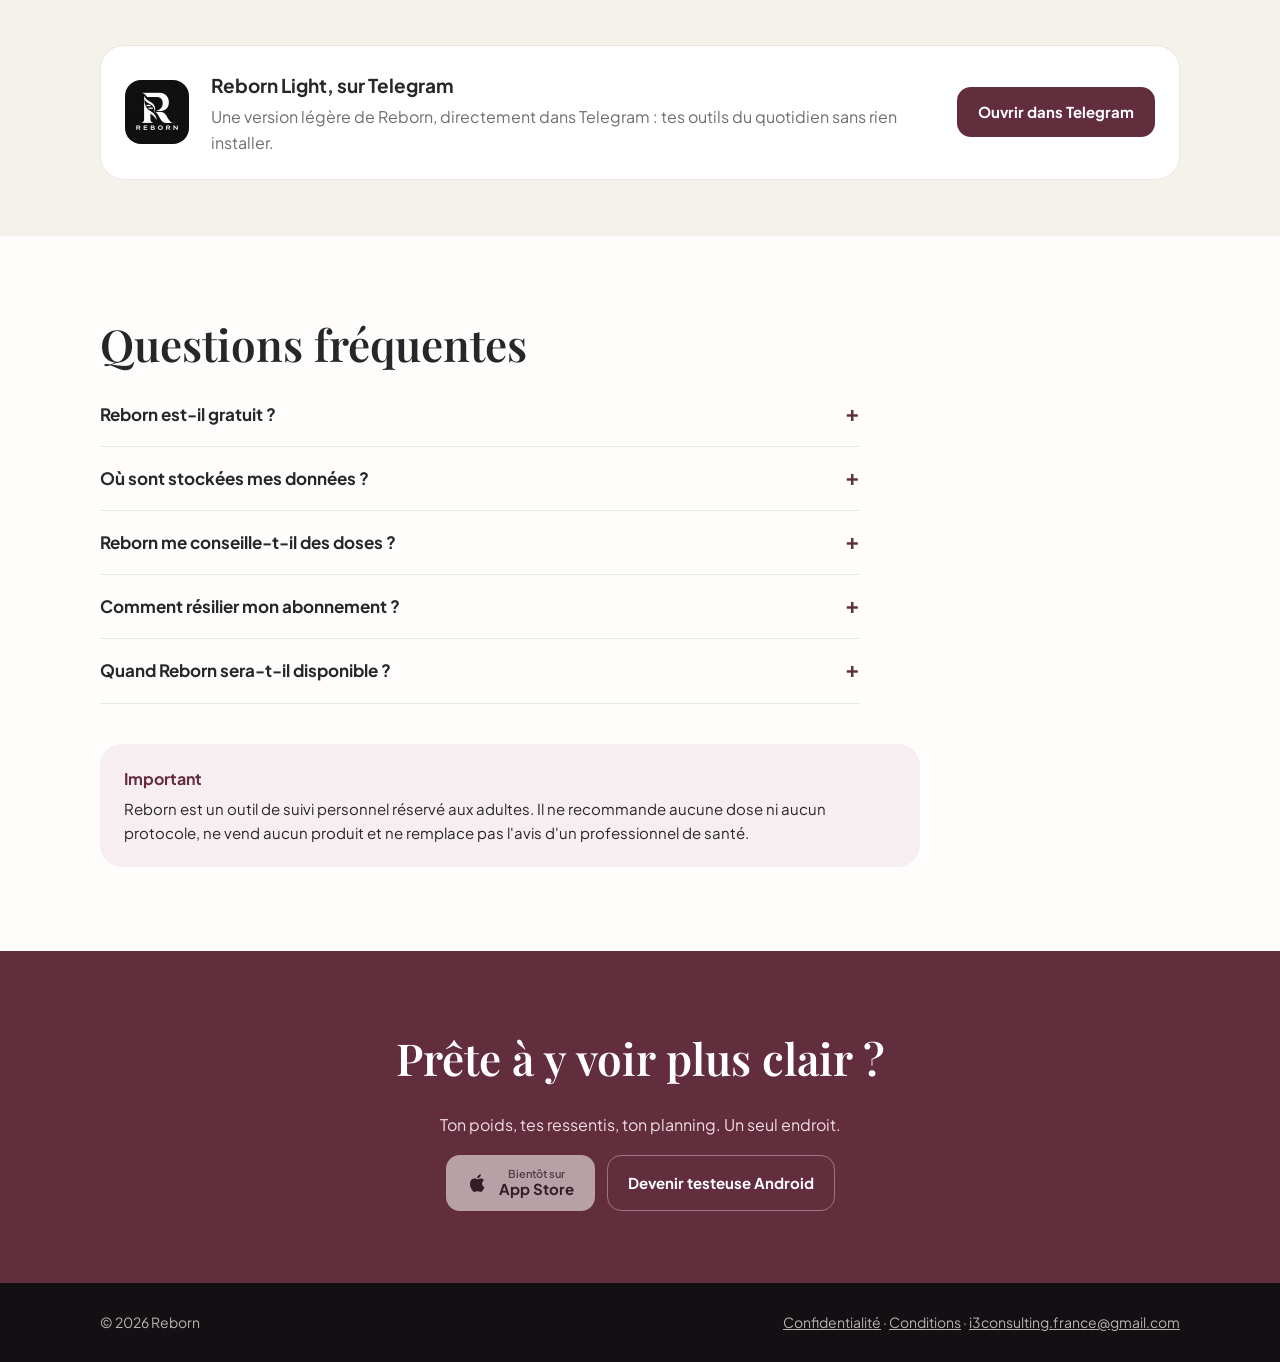
==== commit ac9f0268: "Add files via upload" ====
--- a/index.html
+++ b/index.html
@@ -115,6 +115,14 @@
   <p style="color:#8F888C;font-size:14px;margin:0">Le bouton ne s’ouvre pas ? Écris simplement à <a href="mailto:i3consulting.france@gmail.com" style="color:#E8C9D2">i3consulting.france@gmail.com</a> en indiquant ton adresse Gmail.</p>
 </div></section>
 
+<section class="block light" id="telegram" style="padding-block:56px"><div class="wrap">
+  <div class="box">
+    <img src="/logo-512.png" alt="" width="64" height="64">
+    <div><h3>Reborn Light, sur Telegram</h3><p>Une version légère de Reborn, directement dans Telegram : tes outils du quotidien sans rien installer.</p></div>
+    <a class="btn btn-bordeaux" href="https://t.me/RebornLightBot" target="_blank" rel="noopener">Ouvrir dans Telegram</a>
+  </div>
+</div></section>
+
 <section class="block" id="faq"><div class="wrap">
   <h2>Questions fréquentes</h2>
   <div class="faq">
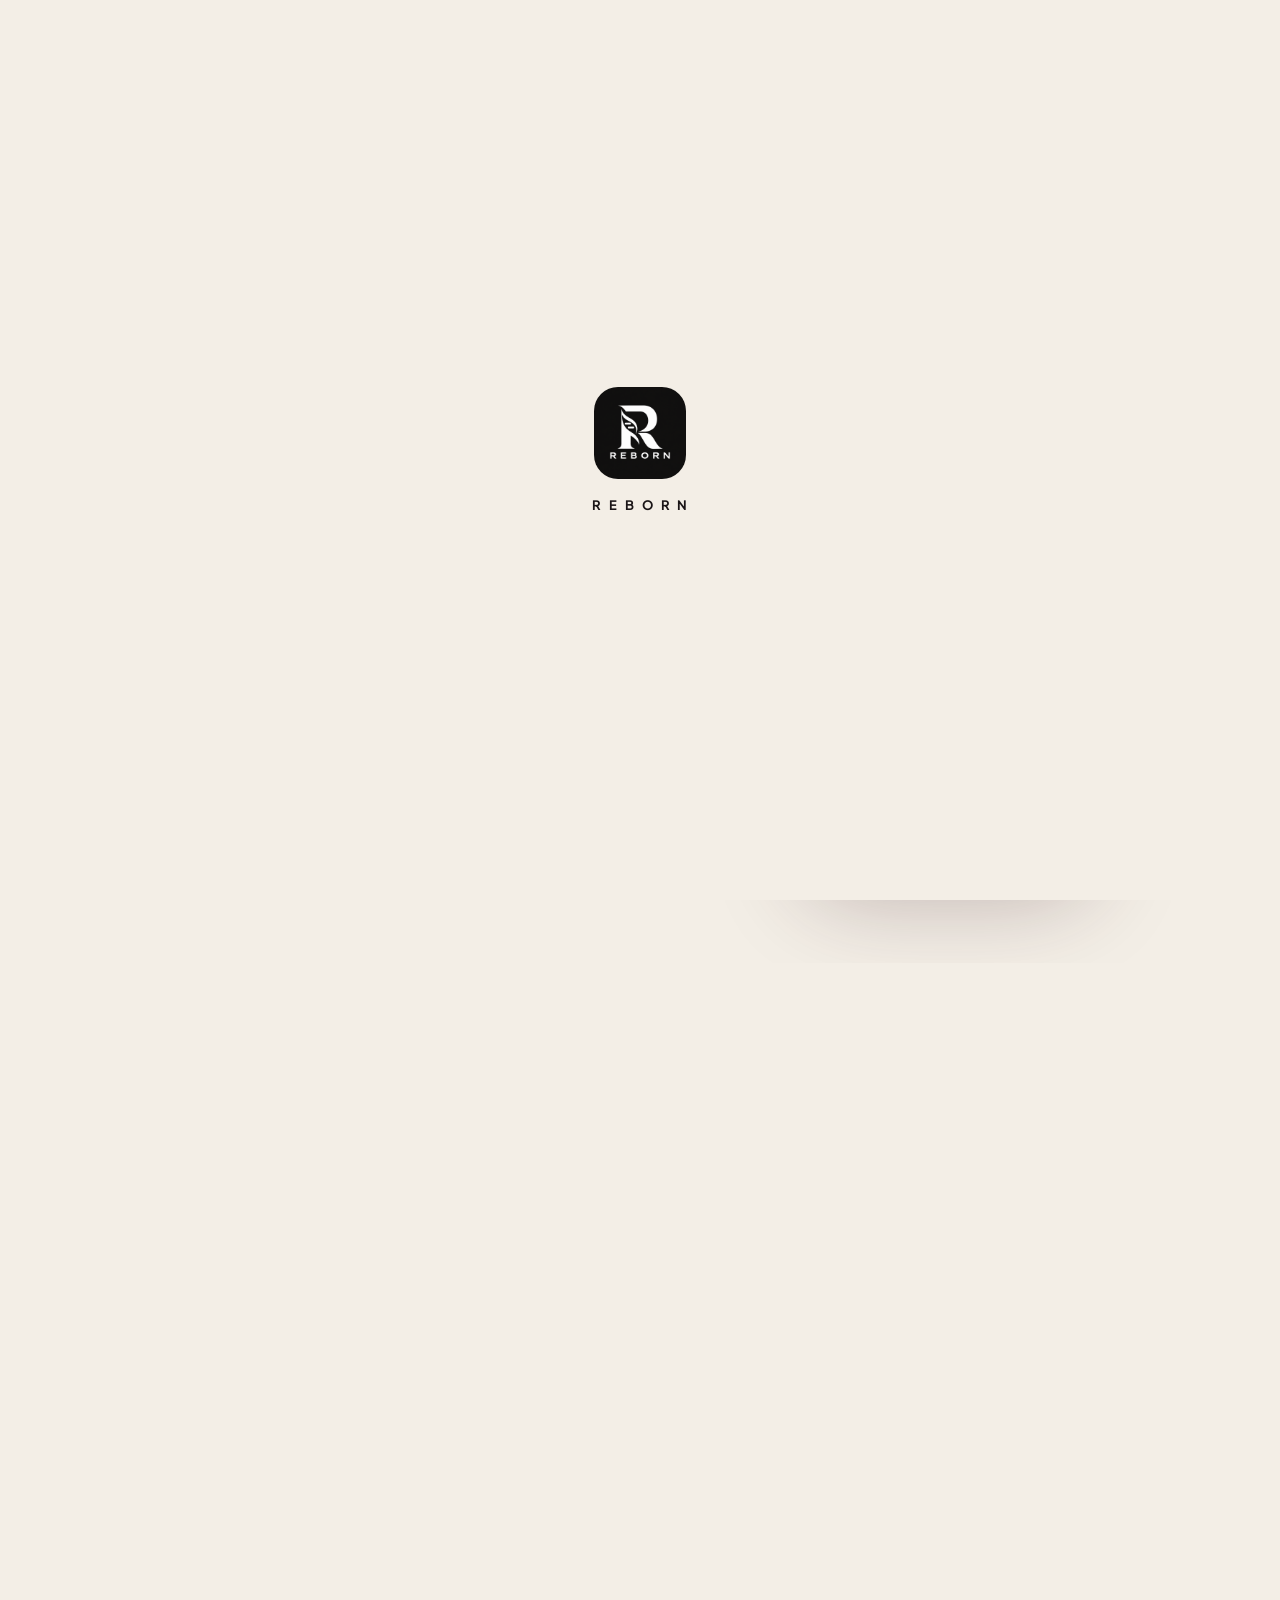
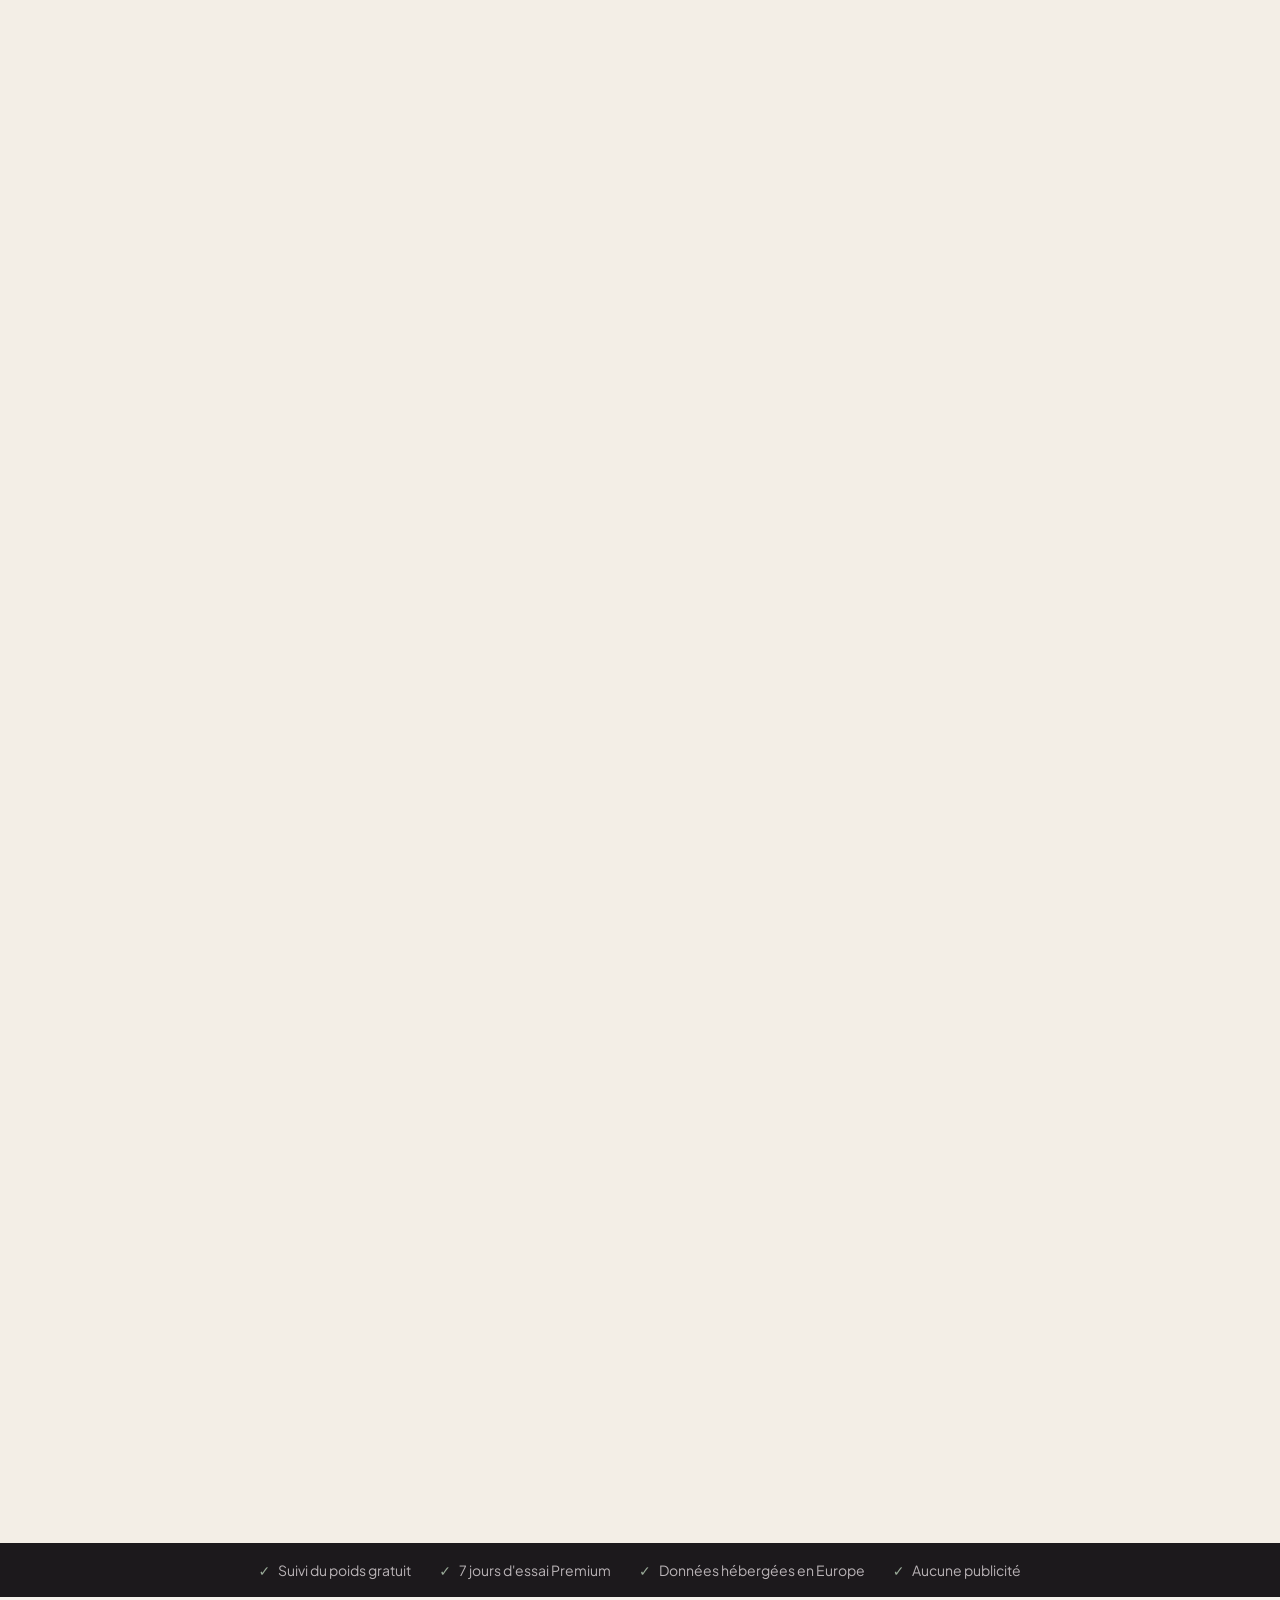
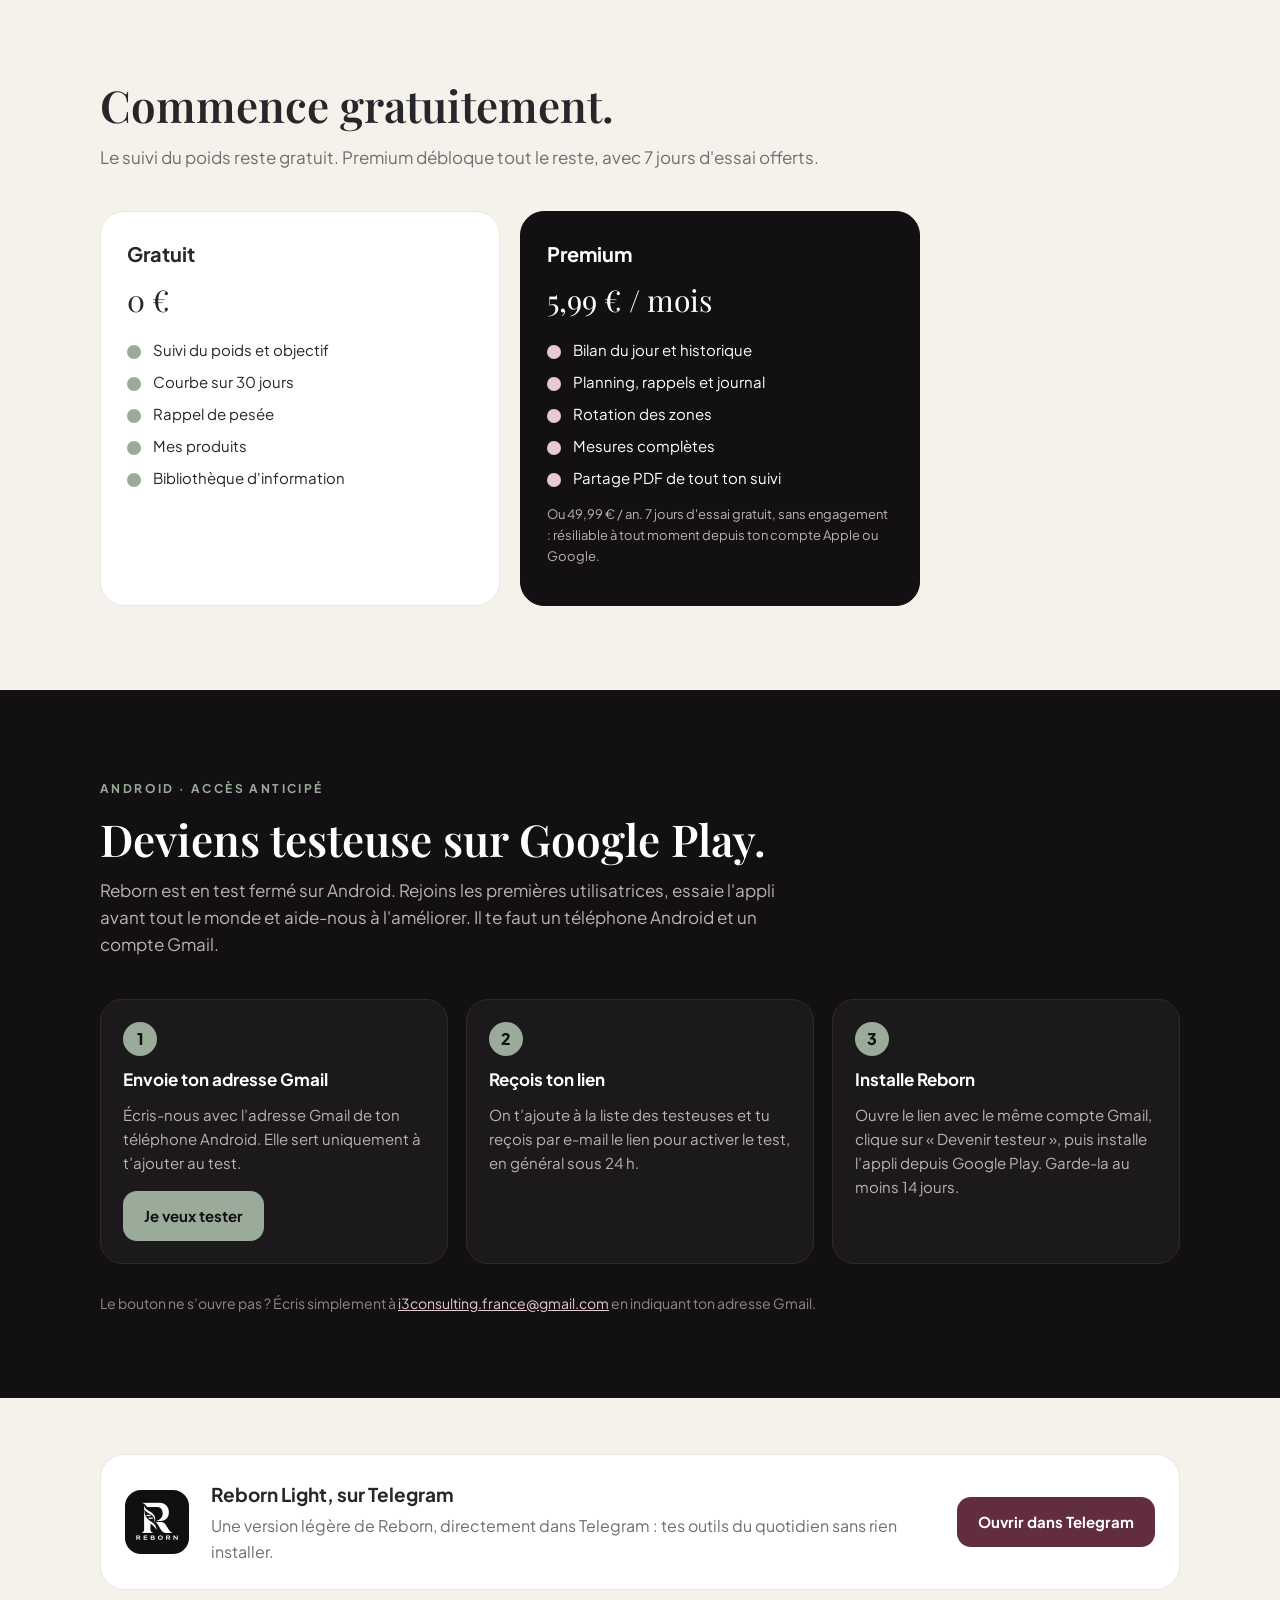
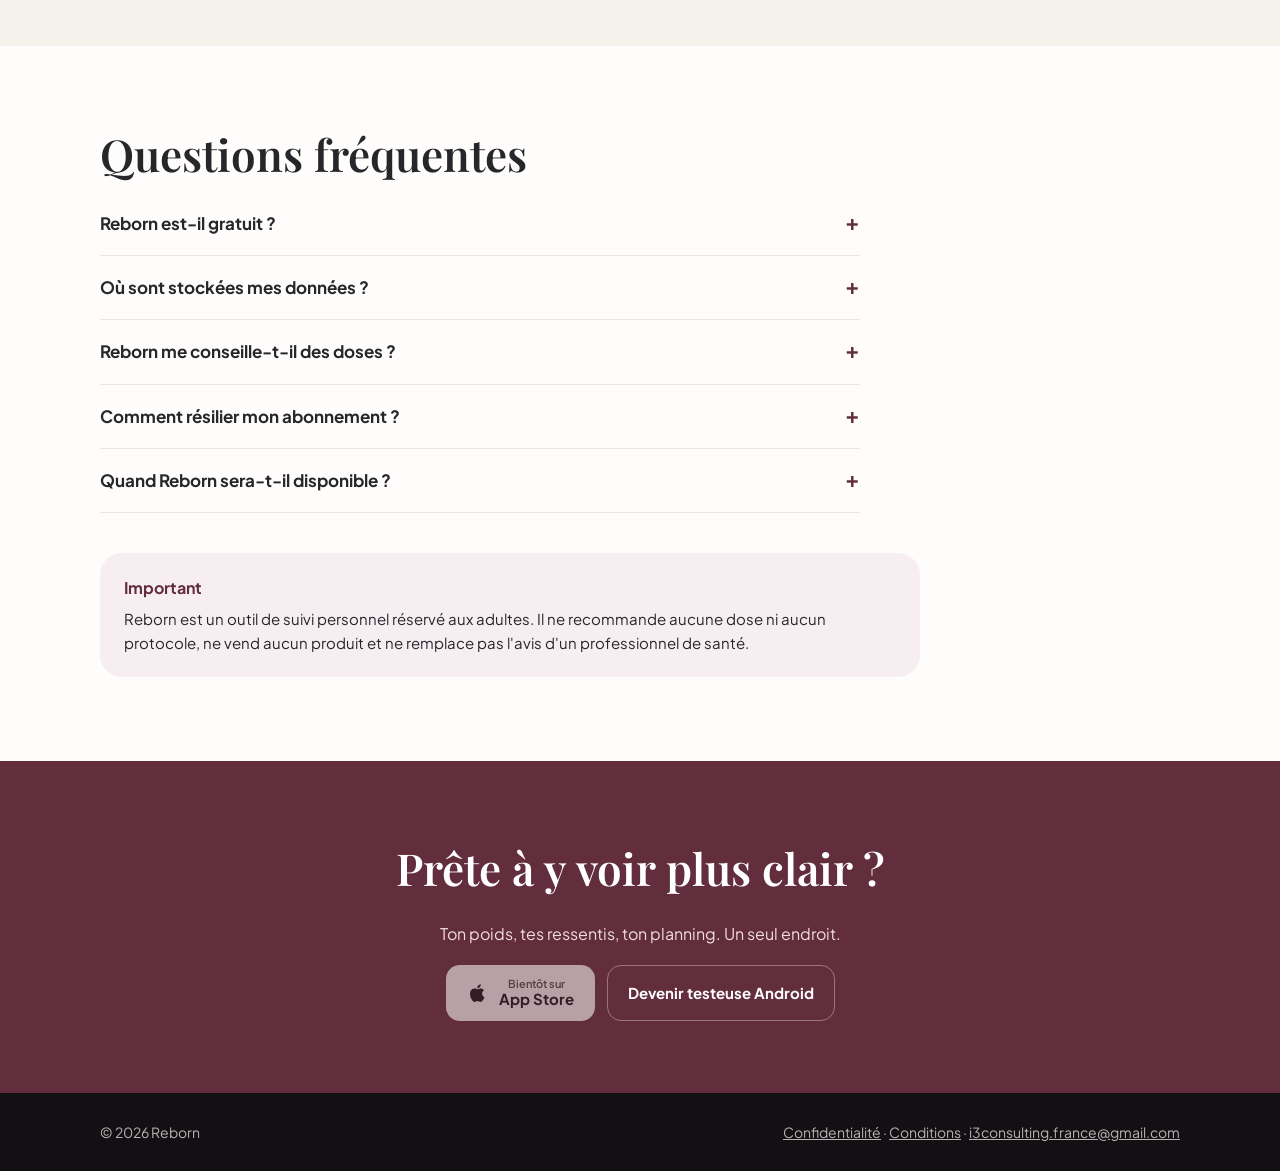
==== commit 747fe51f: "Add files via upload" ====
--- a/index.html
+++ b/index.html
@@ -12,8 +12,9 @@
 <meta property="og:image" content="https://rebornpep.fr/logo-512.png">
 <link rel="preconnect" href="https://fonts.googleapis.com">
 <link rel="preconnect" href="https://fonts.gstatic.com" crossorigin>
-<link href="https://fonts.googleapis.com/css2?family=Playfair+Display:ital,wght@0,600;1,600&family=Plus+Jakarta+Sans:wght@400;600;700&display=swap" rel="stylesheet">
+<link href="https://fonts.googleapis.com/css2?family=Anton&family=Playfair+Display:ital,wght@0,600;1,600&family=Plus+Jakarta+Sans:wght@400;600;700&display=swap" rel="stylesheet">
 <link rel="stylesheet" href="/style.css">
+<link rel="stylesheet" href="/story.css">
 </head>
 <body>
 <header class="site"><div class="wrap">
@@ -21,71 +22,52 @@
   <nav class="site" aria-label="Navigation principale"><a href="/" aria-current="page">Accueil</a><a href="/#testeuse">Devenir testeuse</a><a href="/assistance">Assistance</a><a href="/confidentialite">Confidentialité</a><a href="/conditions">Conditions</a></nav>
 </div></header>
 <main>
-<section class="hero"><div class="wrap">
-  <div>
-    <span class="eyebrow">Journal de suivi personnel</span>
-    <h1>Ton suivi, <em>un jour à la fois.</em></h1>
-    <p class="lead">Poids, ressentis, produits, planning : Reborn rassemble tout ce que tu suis dans un espace calme et élégant. Tu vois enfin ta progression, sans tableur ni carnet perdu.</p>
-    <div class="ctas">
-      <a class="btn btn-light" id="cta-ios" href="#" aria-disabled="true"><svg viewBox="0 0 24 24" fill="currentColor" aria-hidden="true"><path d="M16.4 12.6c0-2.4 2-3.6 2.1-3.7-1.1-1.7-2.9-1.9-3.5-1.9-1.5-.2-2.9.9-3.7.9-.8 0-1.9-.9-3.2-.8-1.6 0-3.1 1-4 2.4-1.7 3-.4 7.4 1.2 9.8.8 1.2 1.8 2.5 3 2.4 1.2 0 1.7-.8 3.2-.8s1.9.8 3.2.8c1.3 0 2.2-1.2 3-2.4.9-1.4 1.3-2.7 1.3-2.8-.1 0-2.6-1-2.6-3.9zM14 5.5c.7-.8 1.1-1.9 1-3-1 0-2.1.7-2.8 1.5-.6.7-1.2 1.8-1 2.9 1 .1 2.1-.6 2.8-1.4z"/></svg><span class="lbl"><small>Bientôt sur</small>App Store</span></a>
-      <a class="btn btn-ghost" id="cta-play" href="#" aria-disabled="true"><svg viewBox="0 0 24 24" aria-hidden="true"><path fill="#34A853" d="M3.6 2.3 13.7 12 3.6 21.7c-.4-.2-.6-.7-.6-1.2V3.5c0-.5.2-1 .6-1.2z"/><path fill="#FBBC04" d="m17 15.3-3.3-3.3L17 8.7l3.7 2.1c1 .6 1 1.9 0 2.5L17 15.3z"/><path fill="#EA4335" d="M13.7 12 17 15.3 5 22.1c-.5.3-1 .2-1.4-.4L13.7 12z"/><path fill="#4285F4" d="M13.7 12 3.6 2.3C4 1.7 4.5 1.6 5 1.9l12 6.8L13.7 12z"/></svg><span class="lbl"><small>Bientôt sur</small>Google Play</span></a>
+<div id="rs-intro" aria-hidden="true"><img src="/logo-512.png" alt=""><span>REBORN</span></div>
+<section class="rs" id="rs">
+  <div class="rs-stage">
+    <div class="rs-ghost" id="rs-ghost" aria-hidden="true">REBORN · UN JOUR À LA FOIS · REBORN · UN JOUR À LA FOIS ·</div>
+    <div class="rs-copy">
+      <div class="rs-text" data-s="0">
+        <span class="rs-num">Journal de suivi personnel</span>
+        <h1 class="rs-big">Ton suivi,<br><em>un jour</em><br>à la fois.</h1>
+        <p class="rs-lead">Poids, ressentis, produits, planning : tout ce que tu suis, dans un espace calme et élégant.</p>
+        <div class="rs-ctas"><a class="btn" id="cta-ios" href="#" aria-disabled="true"><svg viewBox="0 0 24 24" fill="currentColor" aria-hidden="true"><path d="M16.4 12.6c0-2.4 2-3.6 2.1-3.7-1.1-1.7-2.9-1.9-3.5-1.9-1.5-.2-2.9.9-3.7.9-.8 0-1.9-.9-3.2-.8-1.6 0-3.1 1-4 2.4-1.7 3-.4 7.4 1.2 9.8.8 1.2 1.8 2.5 3 2.4 1.2 0 1.7-.8 3.2-.8s1.9.8 3.2.8c1.3 0 2.2-1.2 3-2.4.9-1.4 1.3-2.7 1.3-2.8-.1 0-2.6-1-2.6-3.9zM14 5.5c.7-.8 1.1-1.9 1-3-1 0-2.1.7-2.8 1.5-.6.7-1.2 1.8-1 2.9 1 .1 2.1-.6 2.8-1.4z"/></svg><span class="lbl"><small>Bientôt sur</small>App Store</span></a><a class="btn alt" id="cta-play" href="#" aria-disabled="true"><svg viewBox="0 0 24 24" aria-hidden="true"><path fill="#34A853" d="M3.6 2.3 13.7 12 3.6 21.7c-.4-.2-.6-.7-.6-1.2V3.5c0-.5.2-1 .6-1.2z"/><path fill="#FBBC04" d="m17 15.3-3.3-3.3L17 8.7l3.7 2.1c1 .6 1 1.9 0 2.5L17 15.3z"/><path fill="#EA4335" d="M13.7 12 17 15.3 5 22.1c-.5.3-1 .2-1.4-.4L13.7 12z"/><path fill="#4285F4" d="M13.7 12 3.6 2.3C4 1.7 4.5 1.6 5 1.9l12 6.8L13.7 12z"/></svg><span class="lbl"><small>Bientôt sur</small>Google Play</span></a></div>
+        <p class="rs-fine">Sur Android, tu peux déjà l'essayer : <a href="#testeuse">deviens testeuse</a> · Réservée aux 18 ans et plus.</p>
+      </div>
+      <div class="rs-text" data-s="1">
+        <span class="rs-num">1.</span>
+        <h2 class="rs-big">Ta courbe<br><em>se dessine.</em></h2>
+        <p class="rs-lead">Note ton poids en deux secondes et regarde ta progression prendre forme, jour après jour.</p>
+        <div class="rs-chips"><span class="rs-chip">Gratuit</span><span class="rs-chip">Rappel de pesée</span></div>
+      </div>
+      <div class="rs-text" data-s="2">
+        <span class="rs-num">2.</span>
+        <h2 class="rs-big">Écoute<br><em>tes ressentis.</em></h2>
+        <p class="rs-lead">Humeur, énergie, sommeil : quelques touches suffisent, avec des repères adaptés à chacun de tes produits.</p>
+        <div class="rs-chips"><span class="rs-chip">Bilan du jour</span><span class="rs-chip">Premium</span></div>
+      </div>
+      <div class="rs-text" data-s="3">
+        <span class="rs-num">3.</span>
+        <h2 class="rs-big">Vois ce qui<br><em>change vraiment.</em></h2>
+        <p class="rs-lead">Ton historique, ta série de jours et un PDF propre à partager quand tu le souhaites.</p>
+        <div class="rs-chips"><span class="rs-chip">Historique</span><span class="rs-chip">Partage PDF</span></div>
+      </div>
     </div>
-    <p class="fine">Sur Android, tu peux déjà l'essayer : <a href="#testeuse" style="color:#E8C9D2">deviens testeuse</a>. · Réservée aux 18 ans et plus.</p>
+    <div class="rs-visual">
+      <canvas class="rs-fx" id="rs-fx" aria-hidden="true"></canvas>
+      <div class="rs-phone" id="rs-phone"><div class="rs-screen">
+        <img id="rs-i0" src="/ecran-accueil.jpg" alt="Écran Reborn : carte Mon poids" width="786" height="1704">
+        <img id="rs-i1" src="/ecran-bilan.jpg" alt="Écran Reborn : bilan du jour" width="786" height="1704" style="opacity:0">
+        <img id="rs-i2" src="/ecran-historique.jpg" alt="Écran Reborn : historique" width="786" height="1704" style="opacity:0">
+      </div></div>
+    </div>
+    <div class="rs-dots" aria-hidden="true"><i></i><i></i><i></i><i></i></div>
   </div>
-  <div class="phones" aria-hidden="true">
-    <div class="phone p1"><img src="/ecran-1.jpg" alt="" width="540" height="870" loading="eager"></div>
-    <div class="phone p2"><img src="/ecran-3.jpg" alt="" width="540" height="870" loading="eager"></div>
-    <div class="phone p3"><img src="/ecran-2.jpg" alt="" width="540" height="870" loading="eager"></div>
-  </div>
-</div></section>
+</section>
 
 <div class="trust"><div class="wrap">
   <span>Suivi du poids gratuit</span><span>7 jours d'essai Premium</span><span>Données hébergées en Europe</span><span>Aucune publicité</span>
 </div></div>
-
-<section class="block" id="fonctions"><div class="wrap">
-  <h2>Tout ton suivi, enfin au même endroit.</h2>
-  <p class="intro">Reborn ne te dit pas quoi faire : il t'aide à voir clair dans ce que tu fais déjà.</p>
-
-  <div class="feature">
-    <div class="shot"><img src="/ecran-3.jpg" alt="Écran Reborn : courbes du poids et des mesures" width="540" height="870" loading="lazy"></div>
-    <div>
-      <span class="tag">Gratuit</span>
-      <h3>Ta courbe de poids, sans effort.</h3>
-      <p>Note ton poids en deux secondes, fixe ton objectif et regarde ta courbe se dessiner sur 30 jours. Un rappel de pesée t'aide à garder le rythme.</p>
-      <ul class="ticks"><li>Départ, actuel et objectif en un coup d'œil</li><li>Rappel de pesée à l'heure qui te convient</li><li>Tes mesures (taille, hanches…) en Premium</li></ul>
-    </div>
-  </div>
-
-  <div class="feature rev">
-    <div class="shot"><img src="/ecran-1.jpg" alt="Écran Reborn : bilan du jour" width="540" height="870" loading="lazy"></div>
-    <div>
-      <span class="tag prem">Premium</span>
-      <h3>Tes ressentis, un jour à la fois.</h3>
-      <p>Humeur, énergie, sommeil : quelques touches suffisent. Les repères s'adaptent à chacun de tes produits, et ton historique te montre ce qui change vraiment.</p>
-      <ul class="ticks"><li>Bilan du jour en moins d'une minute</li><li>Repères adaptés à chaque produit</li><li>Série de jours et historique complet</li></ul>
-    </div>
-  </div>
-
-  <div class="feature">
-    <div class="shot"><img src="/ecran-2.jpg" alt="Écran Reborn : planning et rappels" width="540" height="870" loading="lazy"></div>
-    <div>
-      <span class="tag prem">Premium</span>
-      <h3>Ton planning, l'esprit plus libre.</h3>
-      <p>Organise ton planning, reçois tes rappels et garde une trace de chaque entrée. Une silhouette simple t'aide à suivre la rotation de tes zones.</p>
-      <ul class="ticks"><li>Rappels personnalisés</li><li>Journal daté de tes entrées</li><li>Inventaire de tes produits et de ce qu'il te reste</li></ul>
-    </div>
-  </div>
-
-  <div class="feature rev">
-    <div class="shot doc"><img src="/partage-pdf.jpg" alt="Exemple de PDF de suivi du poids généré par Reborn" width="700" height="990" loading="lazy"></div>
-    <div>
-      <span class="tag">Partage</span>
-      <h3>Un PDF propre, à partager.</h3>
-      <p>Choisis la période, Reborn crée un document clair avec ta courbe et tes données. Pratique pour garder une trace ou en parler avec un professionnel.</p>
-    </div>
-  </div>
-</div></section>
 
 <section class="block" id="offres" style="background:var(--creme-2)"><div class="wrap">
   <h2>Commence gratuitement.</h2>
@@ -145,6 +127,7 @@
 </div></section>
 <script src="/config.js"></script>
 <script src="/links.js"></script>
+<script src="/story.js"></script>
 </main>
 <footer class="site"><div class="wrap">
   <span>© 2026 Reborn</span>
--- a/story.css
+++ b/story.css
@@ -0,0 +1,48 @@
+/* ===== Récit animé (page d'accueil) ===== */
+.rs{--rs-creme:#F3EEE6;--rs-creme2:#E9E1D5;--rs-ink:#1A1517;--rs-muted:#6B6266;--rs-bx:#622D3D;--rs-display:"Anton","Impact","Arial Narrow",sans-serif;position:relative;height:520vh;background:var(--rs-creme);color:var(--rs-ink)}
+.rs-stage{position:sticky;top:0;height:100vh;height:100svh;overflow:hidden;display:grid;grid-template-columns:1fr 1fr;align-items:center;padding-top:64px;padding-left:max(24px,env(safe-area-inset-left,0px));padding-right:max(24px,env(safe-area-inset-right,0px))}
+.rs-ghost{position:absolute;left:0;top:55%;white-space:nowrap;font-family:var(--rs-display);font-size:34vh;line-height:1;color:transparent;-webkit-text-stroke:1.5px rgba(98,45,61,.10);transform:translateY(-50%);z-index:0;pointer-events:none;will-change:transform}
+.rs-copy{position:relative;height:66vh;z-index:3}
+.rs-text{position:absolute;inset:0;max-width:620px;display:flex;flex-direction:column;justify-content:center;gap:16px;opacity:0;transform:translateY(30px);transition:opacity .5s ease,transform .5s ease;pointer-events:none}
+.rs-text.on{opacity:1;transform:none;pointer-events:auto}
+.rs-num{font:600 22px var(--display);color:var(--rs-bx)}
+.rs-big{font-family:var(--rs-display);font-weight:400;font-size:clamp(48px,7.2vw,108px);line-height:.9;text-transform:uppercase;margin:0;letter-spacing:.005em}
+.rs-big em{font-style:normal;color:var(--rs-bx)}
+.rs-big .w{display:inline-block;white-space:nowrap;overflow:hidden;vertical-align:top;padding-bottom:.04em}
+.rs-big .c{display:inline-block;transform:translateY(105%);transition:transform .7s cubic-bezier(.2,.8,.2,1)}
+.rs-text.on .rs-big .c{transform:none}
+.rs-lead{font-size:17px;line-height:1.55;color:var(--rs-muted);max-width:42ch;margin:0}
+.rs-chips{display:flex;gap:8px;flex-wrap:wrap}
+.rs-chip{font:700 11px var(--sans);letter-spacing:.14em;text-transform:uppercase;padding:6px 11px;border-radius:999px;background:#fff;border:1px solid var(--rs-creme2)}
+.rs-ctas{display:flex;flex-wrap:wrap;gap:10px}
+.rs-ctas .btn{background:var(--rs-ink);color:#fff;border-color:var(--rs-ink)}
+.rs-ctas .btn.alt{background:#fff;color:var(--rs-ink);border-color:var(--rs-creme2)}
+.rs-fine{font-size:13px;color:var(--rs-muted);margin:0}
+.rs-fine a{color:var(--rs-bx)}
+.rs-visual{position:relative;height:100%;display:flex;align-items:center;justify-content:center;perspective:1400px}
+.rs-fx{position:absolute;inset:0;width:100%;height:100%}
+.rs-phone{position:relative;width:min(290px,34vw);border-radius:52px;padding:9px;background:#0E0B0D;box-shadow:0 50px 90px rgba(60,30,40,.28),inset 0 0 0 1.5px #3A3337;will-change:transform;z-index:2}
+.rs-phone::before{content:"";position:absolute;top:calc(9px + 3.2%);left:50%;transform:translateX(-50%);width:31%;height:3.3%;border-radius:20px;background:#0E0B0D;z-index:3}
+.rs-screen{position:relative;width:100%;aspect-ratio:393/852;border-radius:43px;overflow:hidden;background:#fff}
+.rs-screen img{position:absolute;inset:0;width:100%;height:100%;object-fit:fill;max-width:none;transition:opacity .45s ease}
+.rs-dots{position:absolute;right:max(20px,env(safe-area-inset-right,0px));top:50%;transform:translateY(-50%);display:flex;flex-direction:column;gap:10px;z-index:5}
+.rs-dots i{width:7px;height:7px;border-radius:50%;background:#CFC5B8;display:block;transition:all .3s}
+.rs-dots i.on{background:var(--rs-bx);height:22px;border-radius:4px}
+#rs-intro{position:fixed;inset:0;z-index:60;background:#F3EEE6;display:flex;align-items:center;justify-content:center;flex-direction:column;gap:18px;transition:opacity .7s ease .1s,visibility .7s}
+#rs-intro img{width:92px;height:92px;border-radius:24px;opacity:0;transform:scale(.7);animation:rsPop .9s cubic-bezier(.2,.9,.2,1) .15s forwards}
+#rs-intro span{font:700 13px var(--sans);letter-spacing:.6em;padding-left:.6em;color:#1A1517;opacity:0;animation:rsFade .8s ease .6s forwards}
+#rs-intro.out{opacity:0;visibility:hidden}
+@keyframes rsPop{to{opacity:1;transform:none}}
+@keyframes rsFade{to{opacity:1}}
+@media (max-width:820px){
+  .rs-stage{grid-template-columns:1fr;grid-template-rows:auto 1fr;padding-top:124px;gap:8px}
+  .rs-copy{height:auto;min-height:300px}
+  .rs-text{justify-content:flex-start;gap:10px}
+  .rs-phone{width:min(190px,48vw)}
+  .rs-ctas .btn{padding:10px 14px;font-size:13px}
+  .rs-big{font-size:clamp(38px,11vw,60px)}
+  .rs-lead{font-size:15px}
+  .rs-dots{display:none}
+  .rs-ghost{font-size:22vh}
+}
+@media (prefers-reduced-motion:reduce){.rs-text,.rs-screen img,.rs-big .c{transition:none}#rs-intro{display:none}}
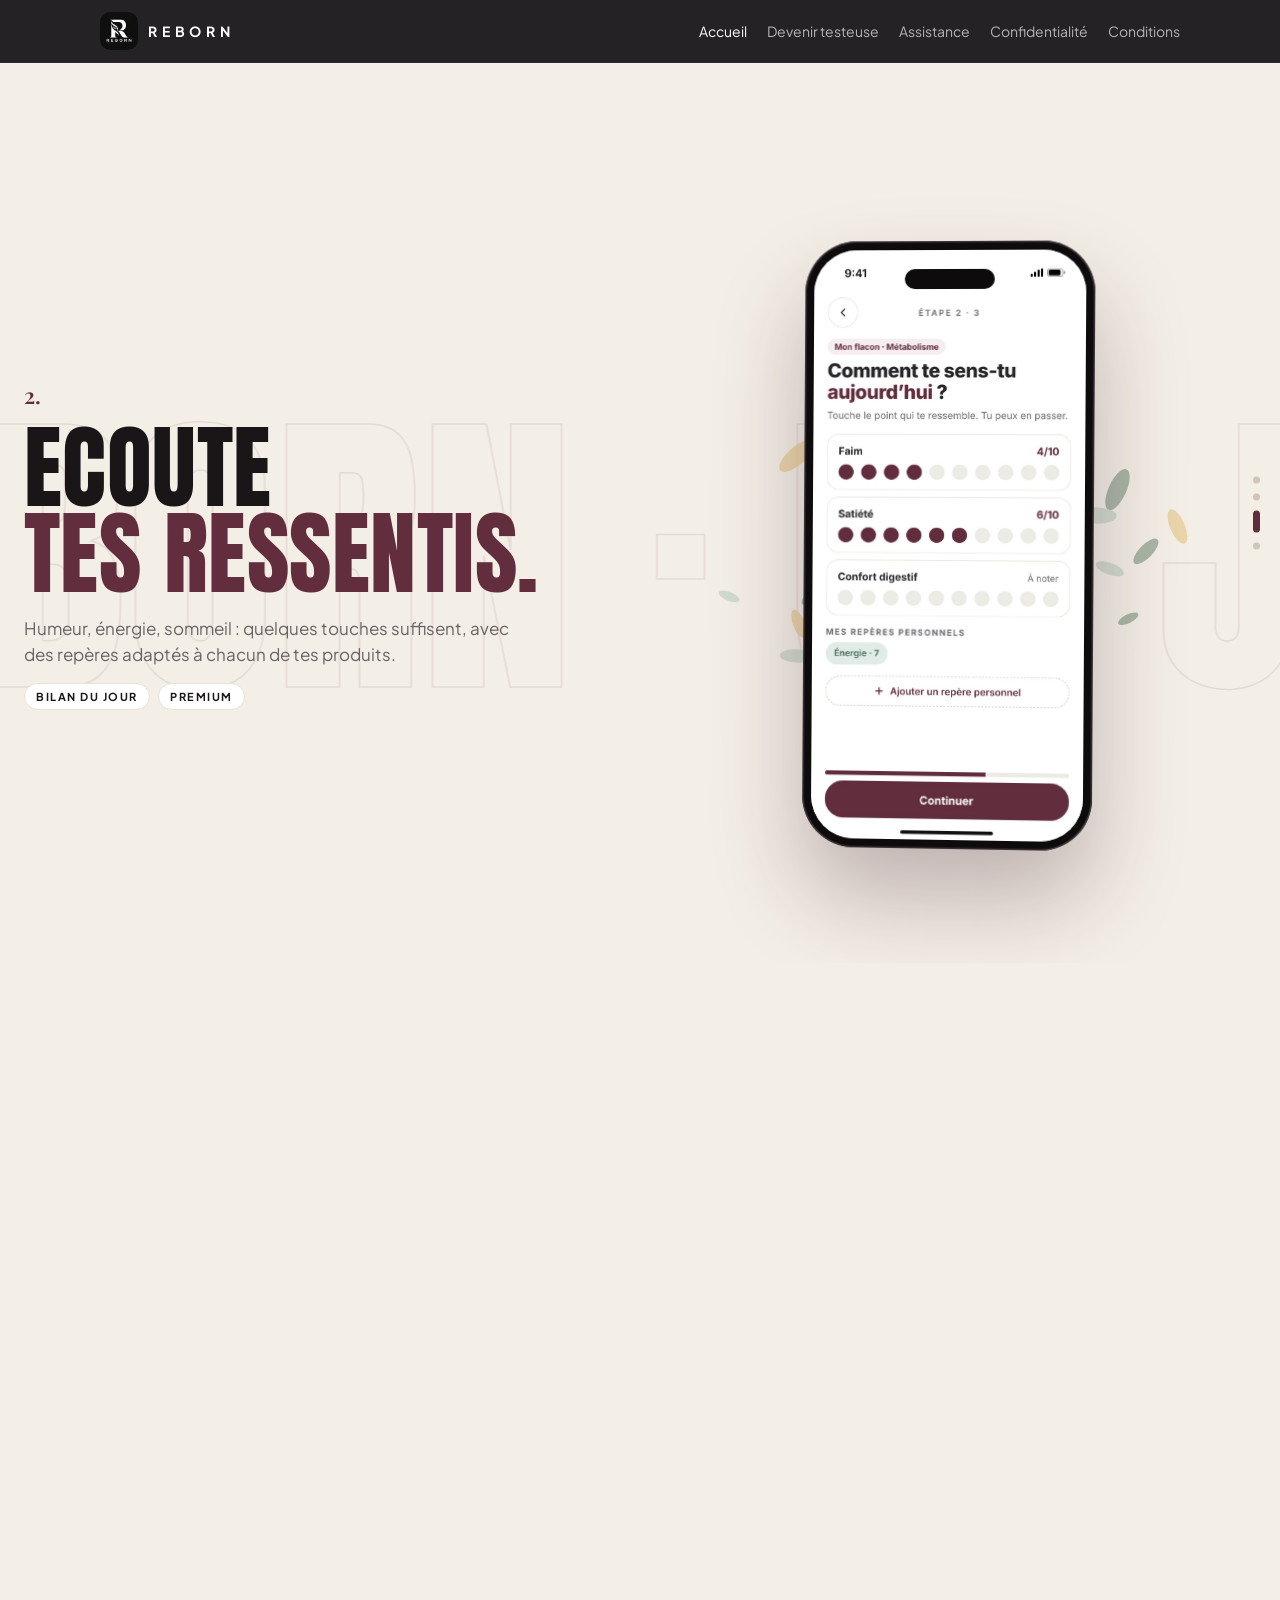
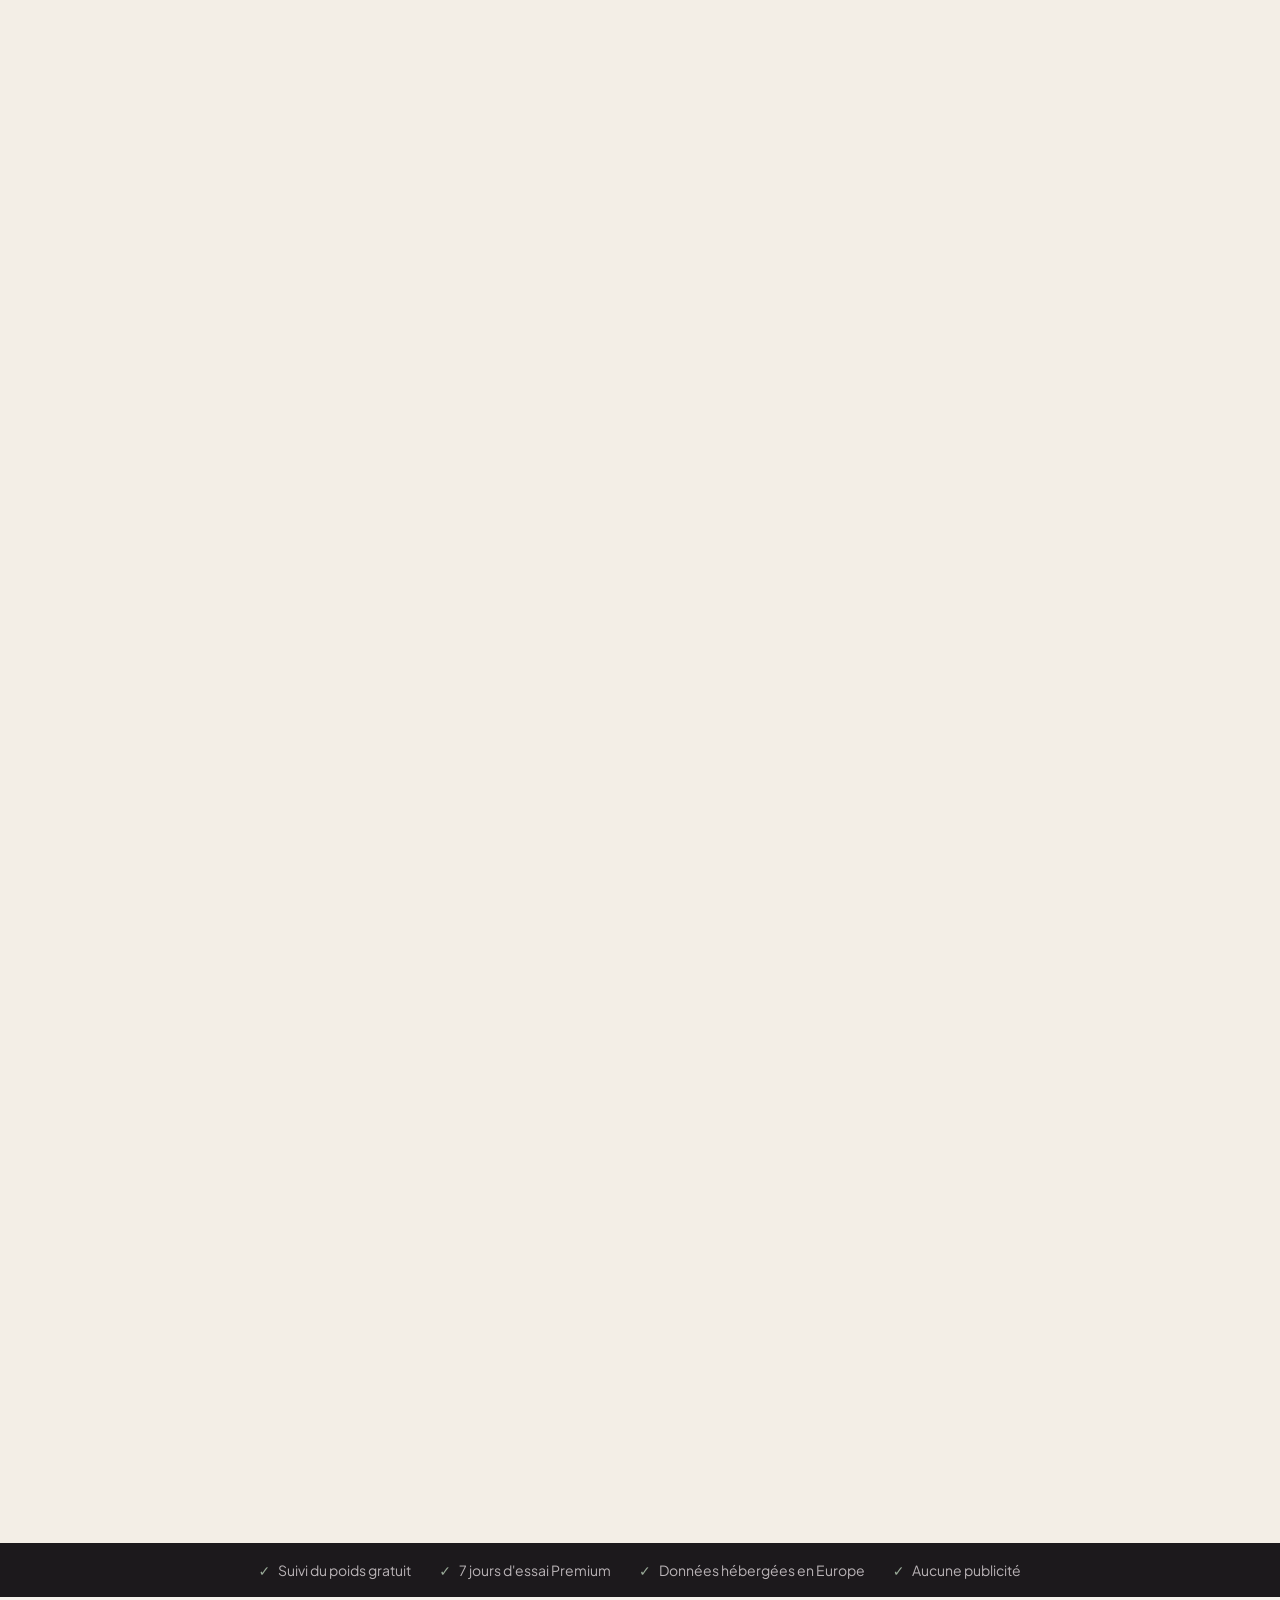
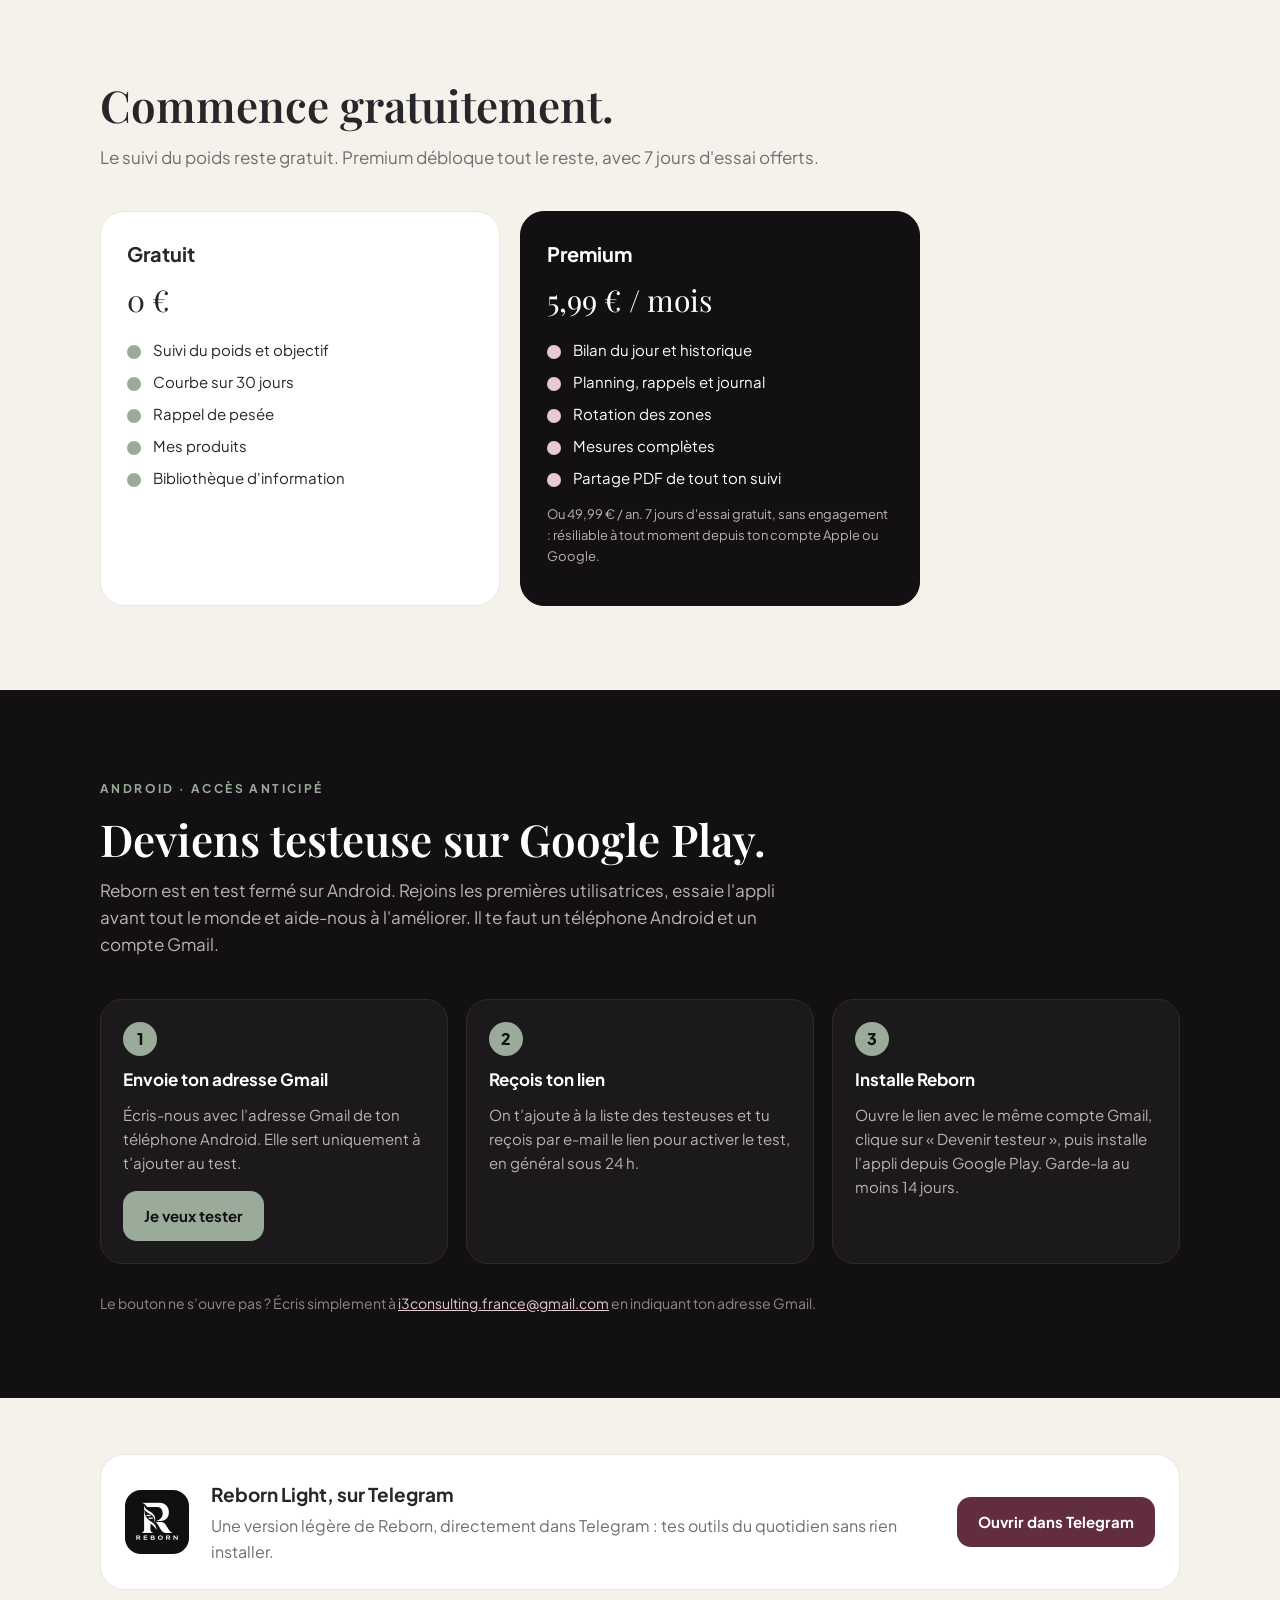
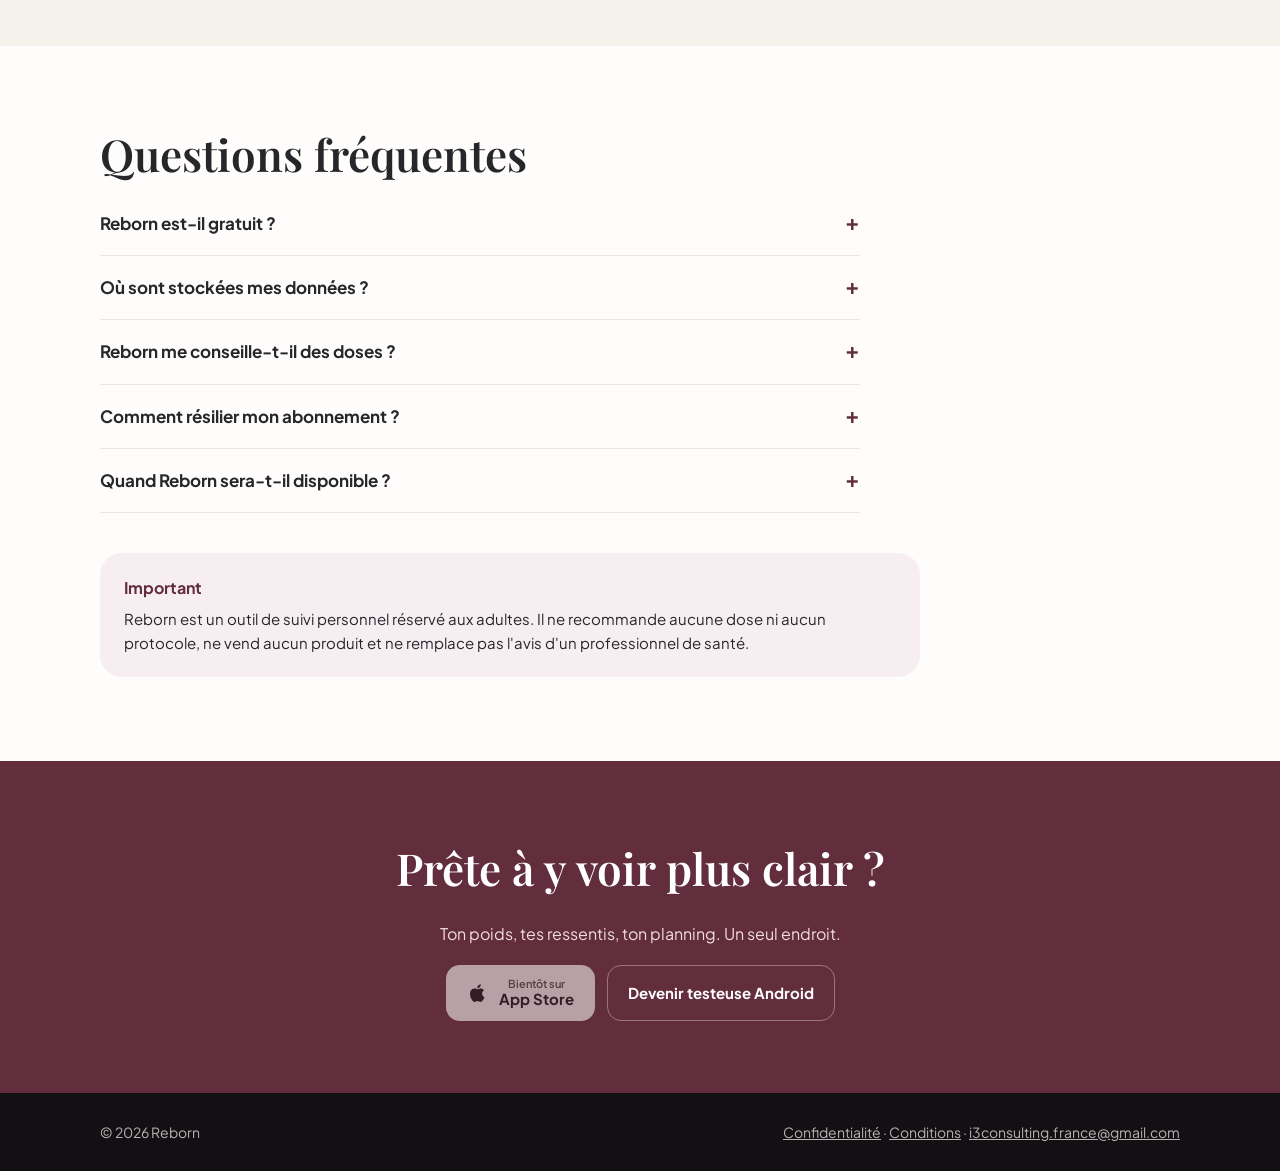
==== commit 9ade421e: "Add files via upload" ====
--- a/index.html
+++ b/index.html
@@ -15,6 +15,35 @@
 <link href="https://fonts.googleapis.com/css2?family=Anton&family=Playfair+Display:ital,wght@0,600;1,600&family=Plus+Jakarta+Sans:wght@400;600;700&display=swap" rel="stylesheet">
 <link rel="stylesheet" href="/style.css">
 <link rel="stylesheet" href="/story.css">
+<style>
+/* Version téléphone : récit empilé, sans épinglage */
+.rm{display:none;background:#F3EEE6;color:#1A1517;overflow:hidden}
+@media (max-width:820px){
+  header.site nav.site{display:none}
+  .rs{display:none}
+  .rm{display:block}
+  .rm-scene{padding:40px 20px 44px;padding-left:max(20px,env(safe-area-inset-left,0px));padding-right:max(20px,env(safe-area-inset-right,0px));display:flex;flex-direction:column;gap:14px;opacity:0;transform:translateY(24px);transition:opacity .7s ease,transform .7s ease}
+  .rm-scene.in{opacity:1;transform:none}
+  .rm-scene+.rm-scene{border-top:1px solid #E9E1D5}
+  .rm-hero{padding-top:30px}
+  .rm-big{font-family:"Anton","Impact","Arial Narrow",sans-serif;font-weight:400;font-size:clamp(46px,14vw,64px);line-height:.92;text-transform:uppercase;margin:0}
+  .rm-big em{font-style:normal;color:#622D3D}
+  .rm-lead{font-size:16px;line-height:1.55;color:#6B6266;margin:0}
+  .rm .rs-ctas .btn{padding:10px 14px;font-size:13px}
+  .rm .rs-ctas .btn:not(.alt){background:#1A1517;color:#fff;opacity:.55}
+  .rm-visual{position:relative;display:flex;justify-content:center;padding:18px 0 4px}
+  .rm-ribbon{position:absolute;width:118%;max-width:none;left:-9%;top:-2%;opacity:.9}
+  .rm-phone{position:relative;width:min(230px,62vw);border-radius:44px;padding:8px;background:#0E0B0D;box-shadow:0 40px 70px rgba(60,30,40,.25),inset 0 0 0 1.5px #3A3337}
+  .rm-phone.tilt{transform:rotate(-5deg)}
+  .rm-phone::before{content:"";position:absolute;top:calc(8px + 3.2%);left:50%;transform:translateX(-50%);width:31%;height:3.3%;border-radius:20px;background:#0E0B0D;z-index:3}
+  .rm-screen{position:relative;width:100%;aspect-ratio:393/852;border-radius:36px;overflow:hidden;background:#fff}
+  .rm-screen img{position:absolute;inset:0;width:100%;height:100%;max-width:none;object-fit:fill}
+  .rm-curve{width:100%;height:auto;margin-top:10px}
+  .rm-curve path{stroke-dasharray:420;stroke-dashoffset:420;transition:stroke-dashoffset 1.6s ease .3s}
+  .rm-scene.in .rm-curve path{stroke-dashoffset:0}
+}
+@media (prefers-reduced-motion:reduce){.rm-scene{opacity:1;transform:none;transition:none}.rm-curve path{stroke-dashoffset:0;transition:none}}
+</style>
 </head>
 <body>
 <header class="site"><div class="wrap">
@@ -64,6 +93,37 @@
     <div class="rs-dots" aria-hidden="true"><i></i><i></i><i></i><i></i></div>
   </div>
 </section>
+<section class="rm" aria-label="Présentation de Reborn">
+  <div class="rm-scene rm-hero">
+    <span class="rs-num">Journal de suivi personnel</span>
+    <h1 class="rm-big">Ton suivi,<br><em>un jour</em><br>à la fois.</h1>
+    <p class="rm-lead">Poids, ressentis, produits, planning : tout ce que tu suis, dans un espace calme et élégant.</p>
+    <div class="rs-ctas"><a class="btn" href="#" aria-disabled="true"><svg viewBox="0 0 24 24" fill="currentColor" aria-hidden="true"><path d="M16.4 12.6c0-2.4 2-3.6 2.1-3.7-1.1-1.7-2.9-1.9-3.5-1.9-1.5-.2-2.9.9-3.7.9-.8 0-1.9-.9-3.2-.8-1.6 0-3.1 1-4 2.4-1.7 3-.4 7.4 1.2 9.8.8 1.2 1.8 2.5 3 2.4 1.2 0 1.7-.8 3.2-.8s1.9.8 3.2.8c1.3 0 2.2-1.2 3-2.4.9-1.4 1.3-2.7 1.3-2.8-.1 0-2.6-1-2.6-3.9zM14 5.5c.7-.8 1.1-1.9 1-3-1 0-2.1.7-2.8 1.5-.6.7-1.2 1.8-1 2.9 1 .1 2.1-.6 2.8-1.4z"/></svg><span class="lbl"><small>Bientôt sur</small>App Store</span></a><a class="btn alt" href="#" aria-disabled="true"><svg viewBox="0 0 24 24" aria-hidden="true"><path fill="#34A853" d="M3.6 2.3 13.7 12 3.6 21.7c-.4-.2-.6-.7-.6-1.2V3.5c0-.5.2-1 .6-1.2z"/><path fill="#FBBC04" d="m17 15.3-3.3-3.3L17 8.7l3.7 2.1c1 .6 1 1.9 0 2.5L17 15.3z"/><path fill="#EA4335" d="M13.7 12 17 15.3 5 22.1c-.5.3-1 .2-1.4-.4L13.7 12z"/><path fill="#4285F4" d="M13.7 12 3.6 2.3C4 1.7 4.5 1.6 5 1.9l12 6.8L13.7 12z"/></svg><span class="lbl"><small>Bientôt sur</small>Google Play</span></a></div>
+    <p class="rs-fine">Sur Android, tu peux déjà l'essayer : <a href="#testeuse">deviens testeuse</a>. Réservée aux 18 ans et plus.</p>
+    <div class="rm-visual"><svg class="rm-ribbon" viewBox="0 0 400 400" aria-hidden="true"><defs><linearGradient id="rmg" x1="0" x2="1"><stop offset="0" stop-color="#8E4A5E"/><stop offset=".5" stop-color="#E8CF9F"/><stop offset="1" stop-color="#C9A46A"/></linearGradient></defs><path d="M40 60 C 380 20, 380 160, 200 150 C 30 140, 40 260, 210 250 C 360 240, 340 360, 120 350" fill="none" stroke="url(#rmg)" stroke-width="14" stroke-linecap="round"/></svg><div class="rm-phone tilt"><div class="rm-screen"><img src="/ecran-accueil.jpg" alt="Écran Reborn : carte Mon poids" width="786" height="1704" loading="lazy"></div></div></div>
+  </div>
+  <div class="rm-scene">
+    <span class="rs-num">1.</span>
+    <h2 class="rm-big">Ta courbe<br><em>se dessine.</em></h2>
+    <p class="rm-lead">Note ton poids en deux secondes et regarde ta progression prendre forme, jour après jour.</p>
+    <div class="rs-chips"><span class="rs-chip">Gratuit</span><span class="rs-chip">Rappel de pesée</span></div>
+    <svg class="rm-curve" viewBox="0 0 340 140" aria-hidden="true"><line x1="10" y1="118" x2="330" y2="118" stroke="#9AAB99" stroke-width="2" stroke-dasharray="7 7"/><path d="M10 22 C 60 30, 80 28, 110 44 S 170 60, 200 70 S 260 88, 300 96 L 326 100" fill="none" stroke="#622D3D" stroke-width="6" stroke-linecap="round"/><circle cx="326" cy="100" r="8" fill="#622D3D"/><text x="330" y="136" text-anchor="end" font-size="13" fill="#3E6555" font-family="Plus Jakarta Sans,sans-serif">Objectif</text></svg>
+  </div>
+  <div class="rm-scene">
+    <span class="rs-num">2.</span>
+    <h2 class="rm-big">Écoute<br><em>tes ressentis.</em></h2>
+    <p class="rm-lead">Humeur, énergie, sommeil : quelques touches suffisent, avec des repères adaptés à chacun de tes produits.</p>
+    <div class="rs-chips"><span class="rs-chip">Bilan du jour</span><span class="rs-chip">Premium</span></div>
+    <div class="rm-visual"><div class="rm-phone "><div class="rm-screen"><img src="/ecran-bilan.jpg" alt="Écran Reborn : bilan du jour" width="786" height="1704" loading="lazy"></div></div></div>
+  </div>
+  <div class="rm-scene">
+    <span class="rs-num">3.</span>
+    <h2 class="rm-big">Vois ce qui<br><em>change vraiment.</em></h2>
+    <p class="rm-lead">Ton historique, ta série de jours et un PDF propre à partager quand tu le souhaites.</p>
+    <div class="rs-chips"><span class="rs-chip">Historique</span><span class="rs-chip">Partage PDF</span></div>
+    <div class="rm-visual"><div class="rm-phone "><div class="rm-screen"><img src="/ecran-historique.jpg" alt="Écran Reborn : historique" width="786" height="1704" loading="lazy"></div></div></div>
+  </div>
+</section>
 
 <div class="trust"><div class="wrap">
   <span>Suivi du poids gratuit</span><span>7 jours d'essai Premium</span><span>Données hébergées en Europe</span><span>Aucune publicité</span>
@@ -127,7 +187,54 @@
 </div></section>
 <script src="/config.js"></script>
 <script src="/links.js"></script>
-<script src="/story.js"></script>
+<script>
+(function(){
+var story=document.getElementById('rs');if(!story)return;
+var reduce=matchMedia('(prefers-reduced-motion: reduce)').matches;
+var intro=document.getElementById('rs-intro');
+if(intro){var seen=false;try{seen=sessionStorage.getItem('rsIntro')==='1';sessionStorage.setItem('rsIntro','1')}catch(e){}
+  setTimeout(function(){intro.classList.add('out')},(reduce||seen)?0:1500)}
+var phone=document.getElementById('rs-phone'),ghost=document.getElementById('rs-ghost');
+var texts=[].slice.call(story.querySelectorAll('.rs-text')),dots=[].slice.call(story.querySelectorAll('.rs-dots i'));
+var imgs=[0,1,2].map(function(i){return document.getElementById('rs-i'+i)});
+story.querySelectorAll('.rs-big').forEach(function(h){var n=0;(function walk(el){[].slice.call(el.childNodes).forEach(function(nd){
+  if(nd.nodeType===3){var frag=document.createDocumentFragment();nd.textContent.split(/(\s+)/).forEach(function(part){if(!part)return;if(/^\s+$/.test(part)){frag.appendChild(document.createTextNode(' '));return}
+    var w=document.createElement('span');w.className='w';part.split('').forEach(function(ch){var c=document.createElement('span');c.className='c';c.textContent=ch;c.style.transitionDelay=(n++*0.025)+'s';w.appendChild(c)});frag.appendChild(w)});nd.parentNode.replaceChild(frag,nd)}
+  else if(nd.nodeType===1&&nd.tagName!=='BR')walk(nd)})})(h)});
+var cv=document.getElementById('rs-fx'),ctx=cv.getContext('2d'),W=0,H=0;
+function size(){var d=Math.min(2,window.devicePixelRatio||1),r=cv.getBoundingClientRect();W=r.width;H=r.height;cv.width=W*d;cv.height=H*d;ctx.setTransform(d,0,0,d,0,0)}
+size();addEventListener('resize',size);
+var leaves=[];for(var i=0;i<22;i++)leaves.push({a:i/22*Math.PI*2,r:.55+((i*37)%10)/22,s:.6+((i*13)%7)/10,rot:i,c:i%3});
+function prog(){var r=story.getBoundingClientRect(),tot=story.offsetHeight-innerHeight;return Math.min(1,Math.max(0,-r.top/tot))}
+function ease(t){return t<.5?2*t*t:1-Math.pow(-2*t+2,2)/2}
+var last=-1,sp=0;
+function draw(t){
+  var target=prog();sp+=reduce?(target-sp):(target-sp)*0.09;var p=sp,seg=p*4,s=Math.min(3,Math.floor(seg)),f=seg-s;
+  if(s!==last){texts.forEach(function(el,i){el.classList.toggle('on',i===s)});dots.forEach(function(d,i){d.classList.toggle('on',i===s)});last=s;var k=s===0?0:s-1;imgs.forEach(function(im,i){im.style.opacity=i===k?1:0})}
+  var rx=0,ry=0,rz=0,sc=1,ty=0;
+  if(s===0){var e=ease(f);ry=-28*(1-e);rx=10*(1-e);rz=-8*(1-e);sc=.82+.18*e;ty=60*(1-e)}
+  else if(s===2){ry=Math.sin(f*Math.PI)*-14;rz=Math.sin(f*Math.PI)*4}
+  else if(s===3){ry=14*ease(f);rz=-5*ease(f);sc=1-.06*ease(f)}
+  phone.style.transform='perspective(1200px) translateY('+ty+'px) rotateX('+rx+'deg) rotateY('+ry+'deg) rotateZ('+rz+'deg) scale('+sc+')';
+  ghost.style.transform='translate('+(-p*45)+'vw,-50%)';
+  ctx.clearRect(0,0,W,H);var cx=W/2,cy=H/2,R=Math.min(W,H),time=reduce?0:t/1000;
+  if(s===0){var e0=ease(f),n=260;ctx.lineWidth=Math.max(6,R*.022);ctx.lineCap='round';var g=ctx.createLinearGradient(cx-R*.3,0,cx+R*.3,0);g.addColorStop(0,'#8E4A5E');g.addColorStop(.5,'#E8CF9F');g.addColorStop(1,'#C9A46A');ctx.strokeStyle=g;ctx.beginPath();
+    for(var i=0;i<=n*Math.max(.02,1-e0*.55);i++){var u=i/n,ang=u*Math.PI*6+time*.6,rad=R*(.42-u*.3)*(1-e0*.25),x=cx+Math.cos(ang)*rad,y=cy-R*.45+u*R*.9+Math.sin(ang*1.3)*R*.03;i?ctx.lineTo(x,y):ctx.moveTo(x,y)}
+    ctx.globalAlpha=1-e0*.6;ctx.stroke();ctx.globalAlpha=1}
+  else if(s===1){var e1=ease(Math.min(1,f*1.3));ctx.lineWidth=Math.max(5,R*.014);ctx.lineCap='round';ctx.strokeStyle='#622D3D';ctx.beginPath();
+    for(var j=0;j<=120*e1;j++){var v=j/120,x1=cx-R*.48+v*R*.96,y1=cy-R*.18+v*R*.28+Math.sin(v*9)*R*.035;j?ctx.lineTo(x1,y1):ctx.moveTo(x1,y1)}
+    ctx.stroke();ctx.setLineDash([10,10]);ctx.lineWidth=2;ctx.strokeStyle='#9AAB99';ctx.beginPath();ctx.moveTo(cx-R*.48,cy+R*.16);ctx.lineTo(cx-R*.48+R*.96*e1,cy+R*.16);ctx.stroke();ctx.setLineDash([])}
+  else if(s===2){leaves.forEach(function(l){var a=l.a+time*.35*l.s+f*2.5,rad=R*.34*l.r,x=cx+Math.cos(a)*rad*1.15,y=cy+Math.sin(a)*rad*.8;ctx.save();ctx.translate(x,y);ctx.rotate(a+l.rot);ctx.fillStyle=['#9AAB99','#C9D6C8','#E8CF9F'][l.c];ctx.globalAlpha=.85;ctx.beginPath();ctx.ellipse(0,0,R*.03*l.s,R*.012*l.s,0,0,7);ctx.fill();ctx.restore()})}
+  else{for(var k2=0;k2<4;k2++){var rr=R*(.25+k2*.09)*(.6+.4*ease(f));ctx.strokeStyle=k2%2?'#E8CF9F':'#622D3D';ctx.globalAlpha=.25+.12*(3-k2);ctx.lineWidth=2;ctx.beginPath();ctx.arc(cx,cy,rr,0,7);ctx.stroke()}ctx.globalAlpha=1}
+  requestAnimationFrame(draw)}
+requestAnimationFrame(draw);
+})();
+
+</script>
+<script>
+(function(){var els=document.querySelectorAll('.rm-scene');if(!('IntersectionObserver' in window)){els.forEach(function(e){e.classList.add('in')});return}
+var o=new IntersectionObserver(function(es){es.forEach(function(e){if(e.isIntersecting){e.target.classList.add('in');o.unobserve(e.target)}})},{threshold:.15});els.forEach(function(e){o.observe(e)})})();
+</script>
 </main>
 <footer class="site"><div class="wrap">
   <span>© 2026 Reborn</span>
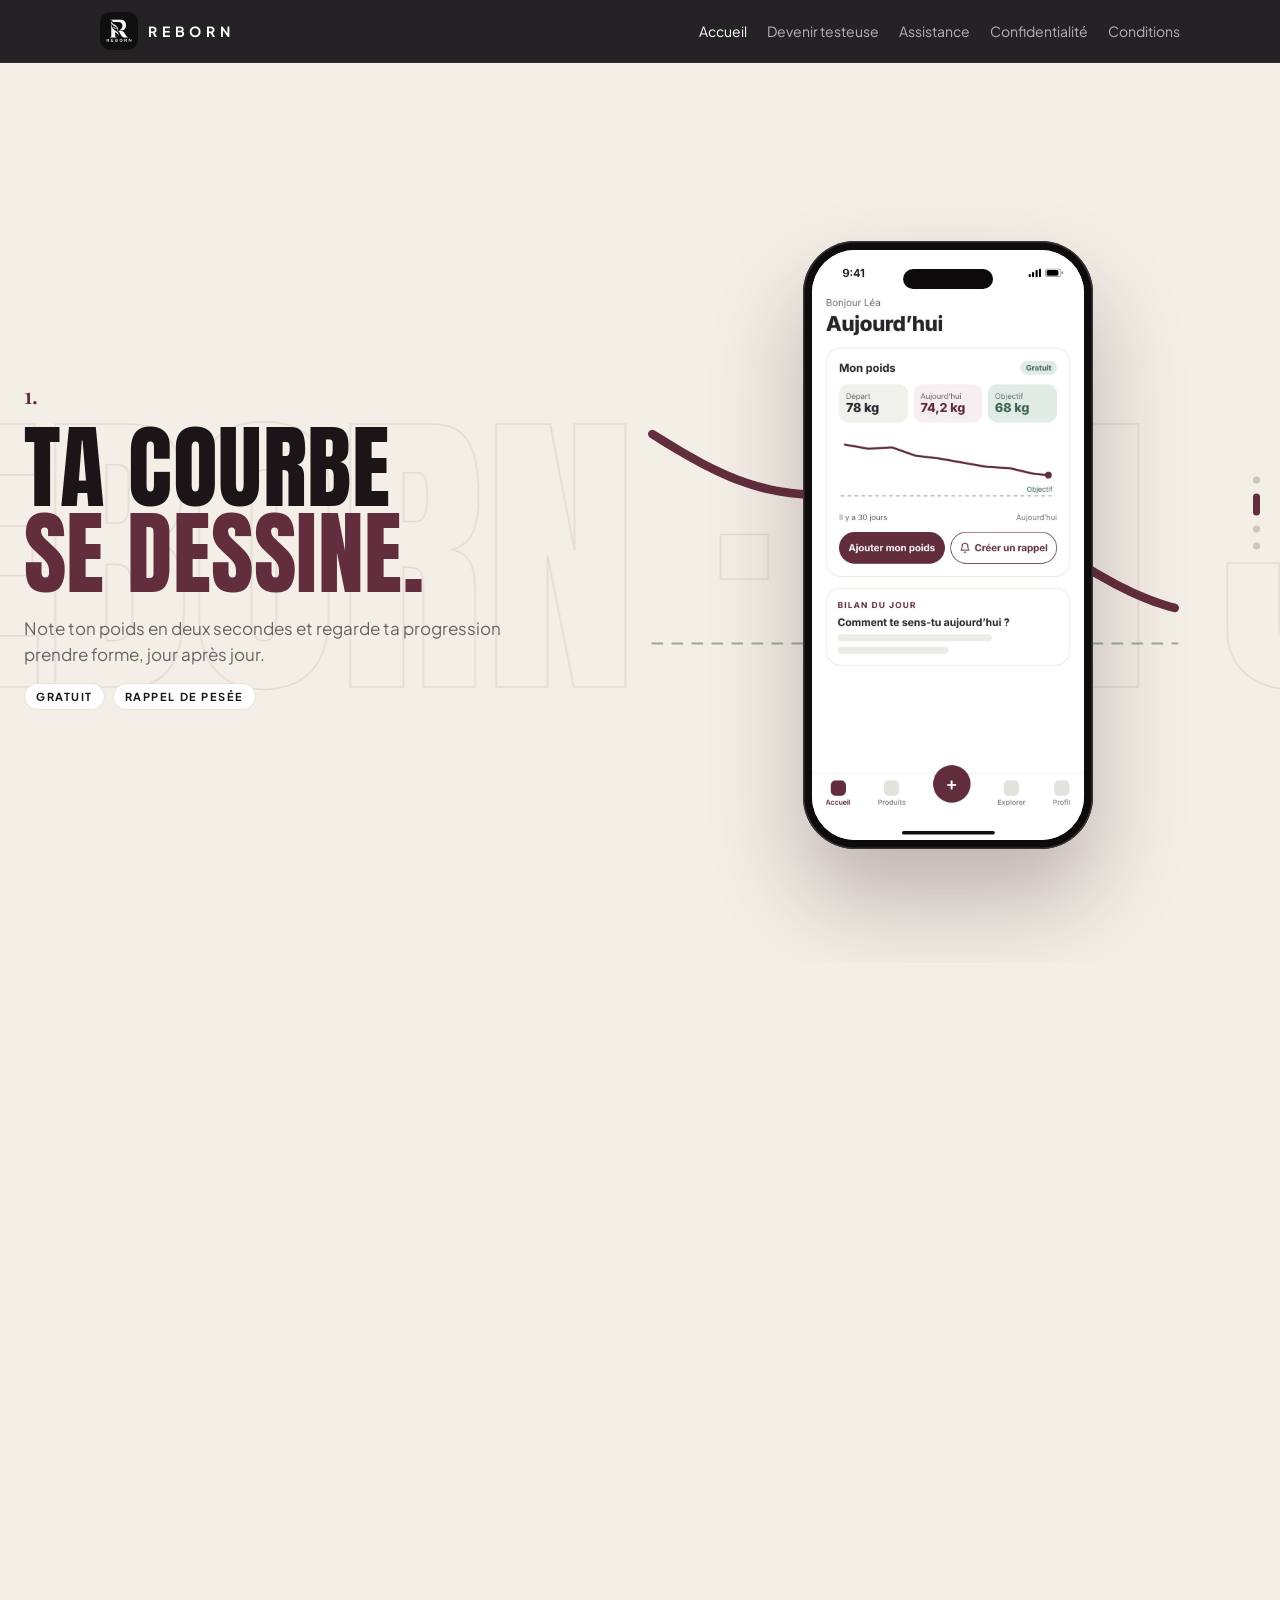
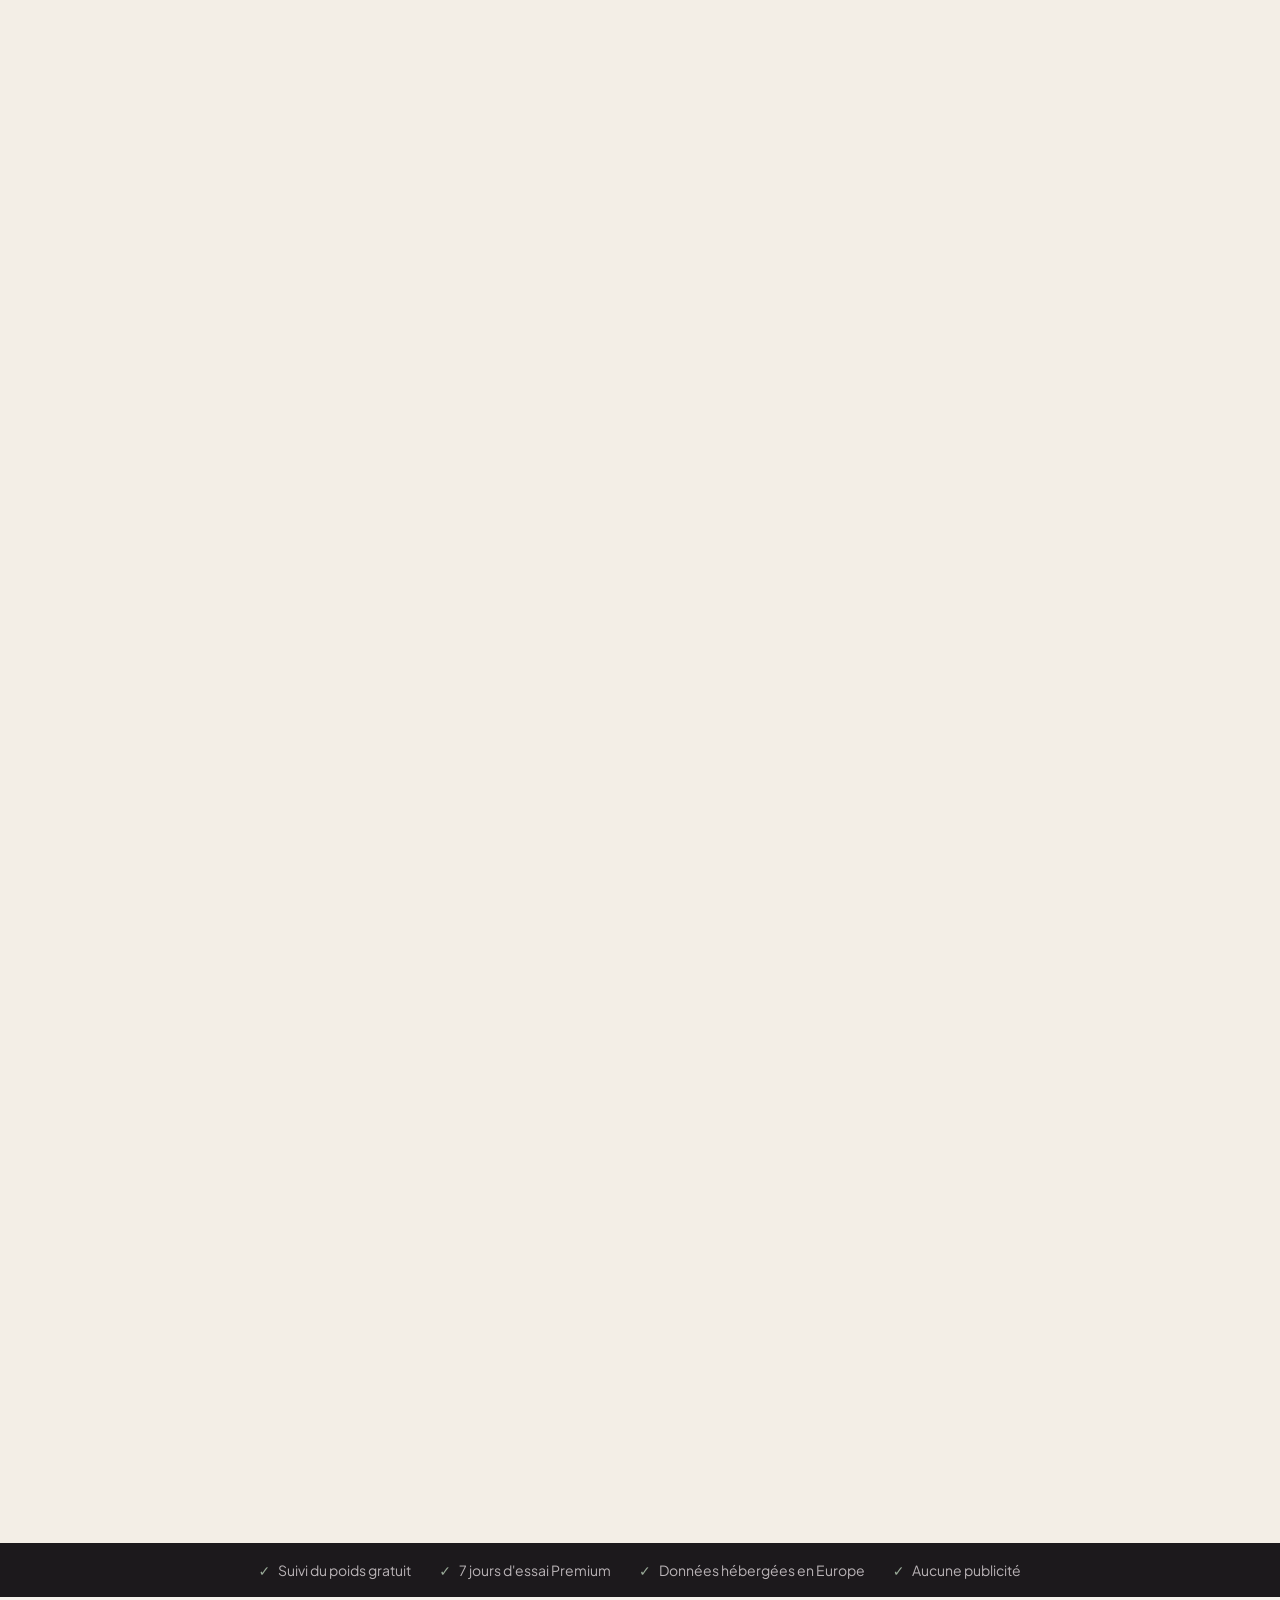
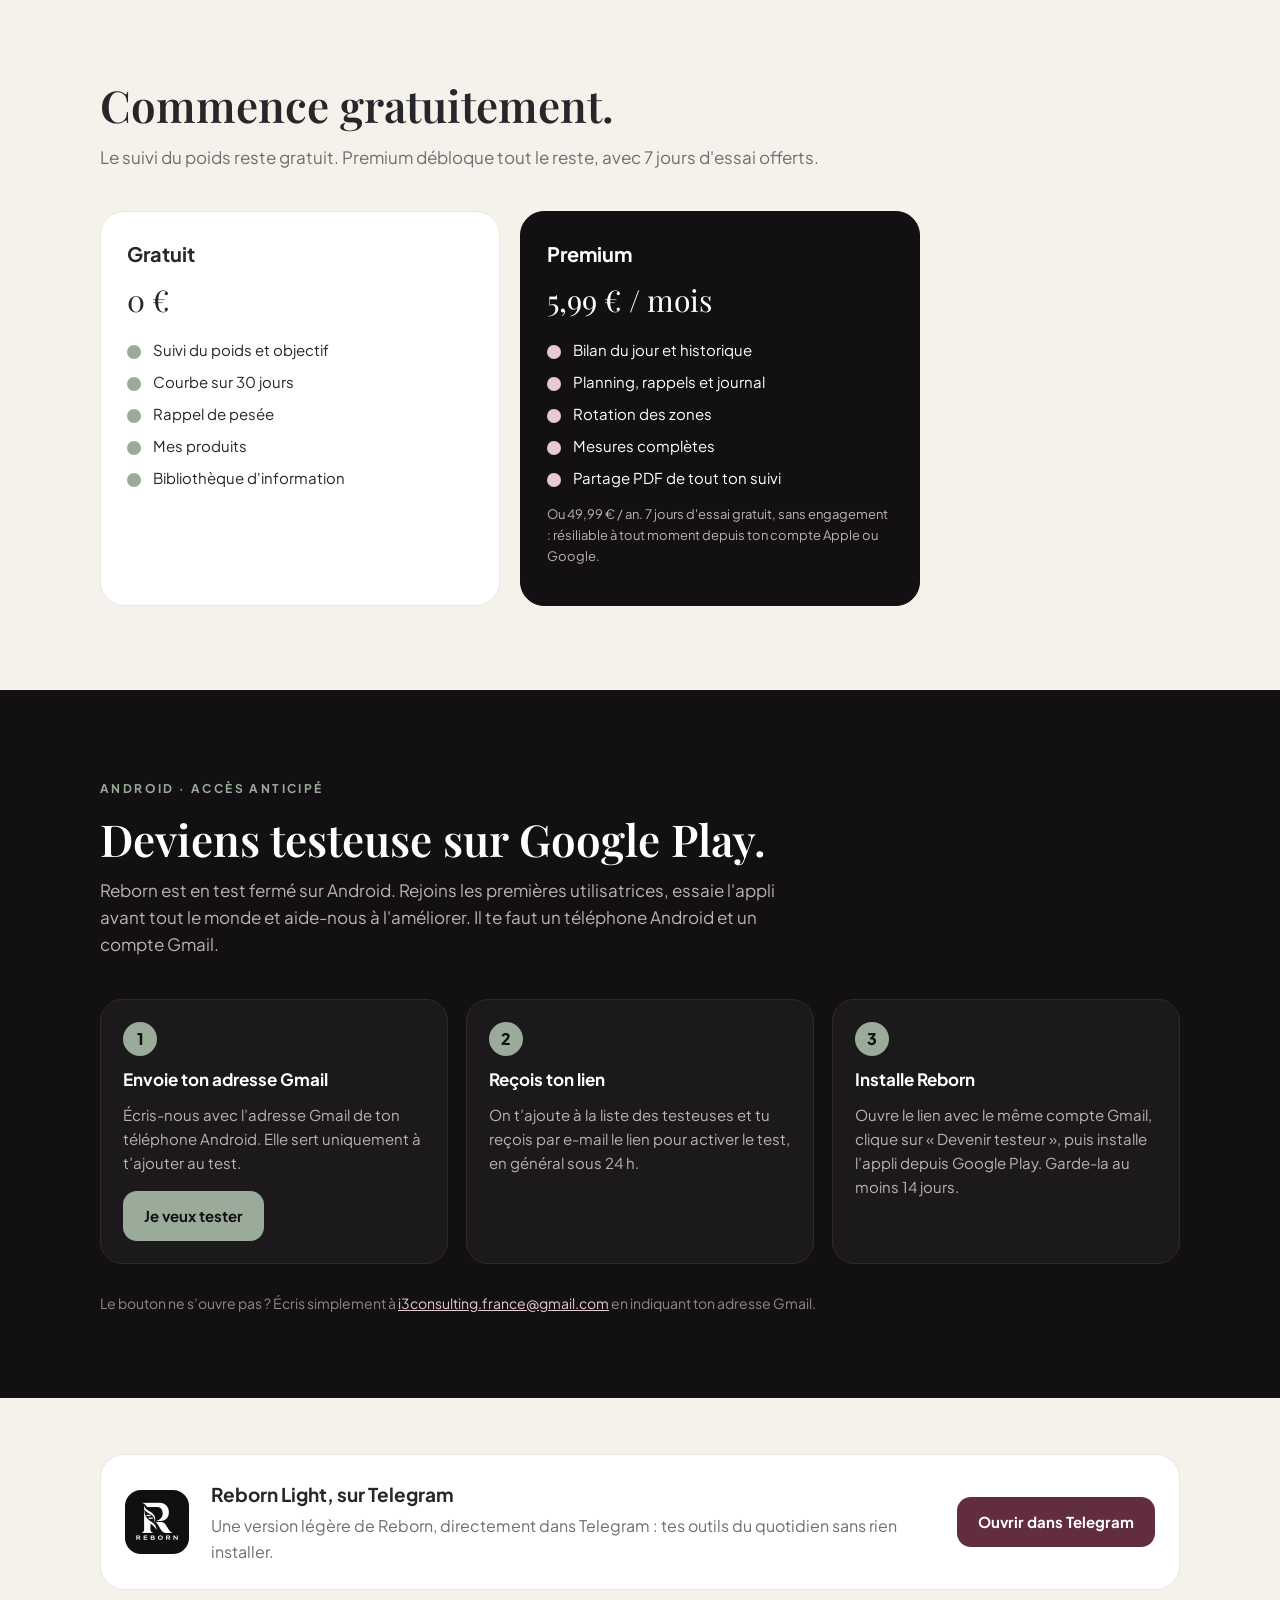
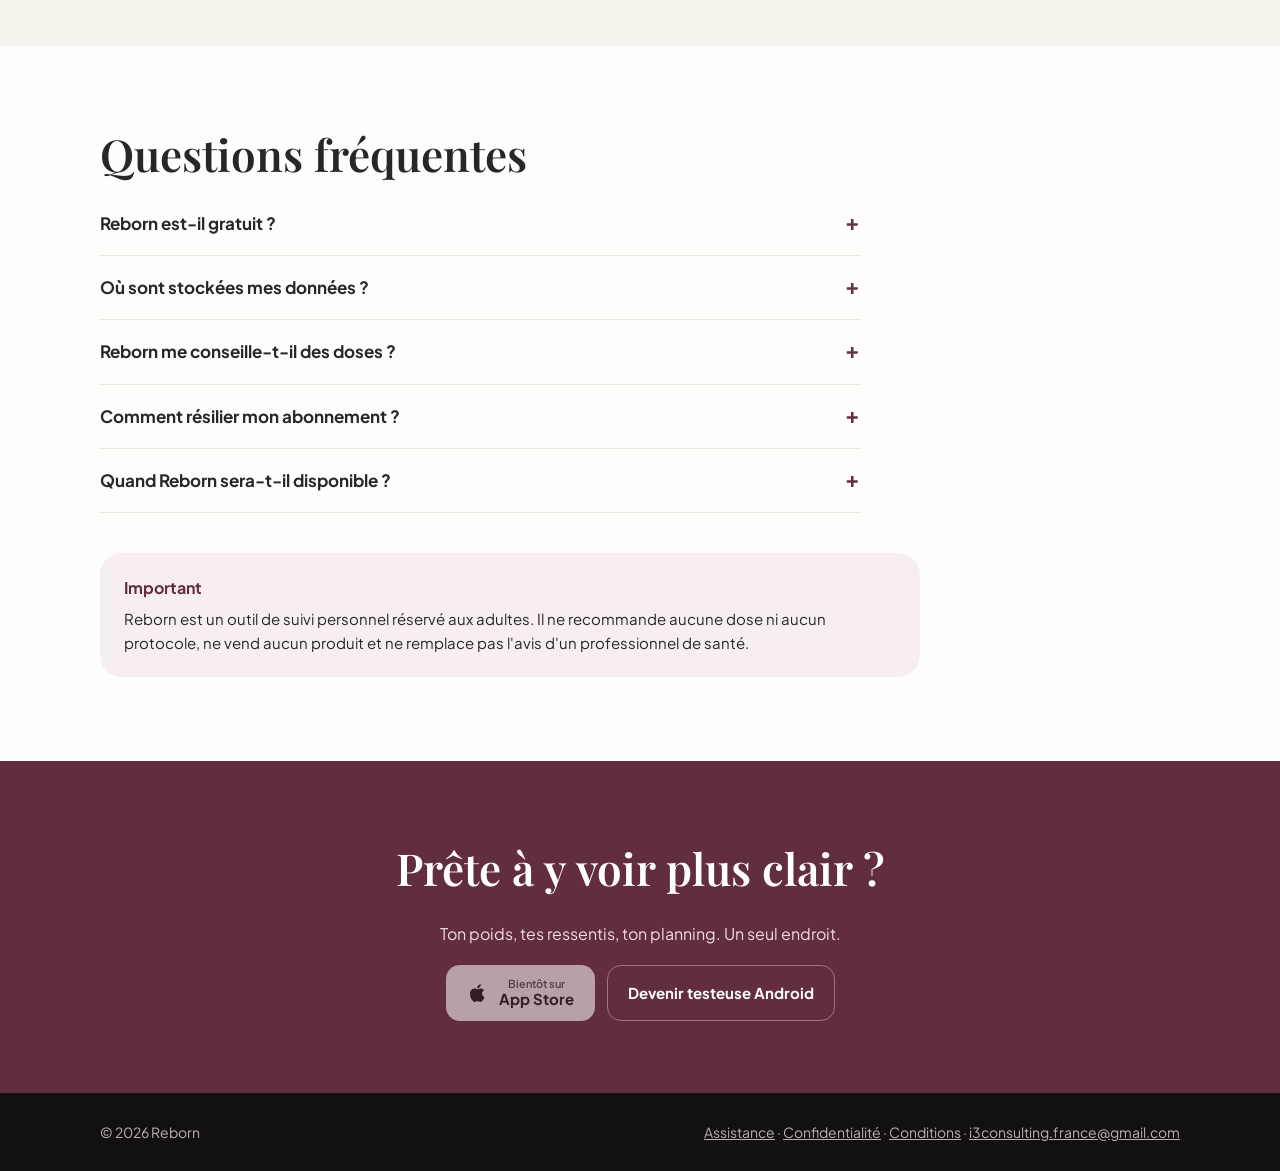
==== commit bd3849f3: "Add files via upload" ====
--- a/index.html
+++ b/index.html
@@ -44,6 +44,39 @@
 }
 @media (prefers-reduced-motion:reduce){.rm-scene{opacity:1;transform:none;transition:none}.rm-curve path{stroke-dashoffset:0;transition:none}}
 </style>
+<style>
+@media (max-width:820px){
+  .rm-scene{position:relative;overflow:hidden}
+  .rm-scene>*:not(.rm-ghost){position:relative;z-index:1}
+  .rm-ghost{position:absolute;z-index:0;top:8px;left:0;white-space:nowrap;font-family:"Anton","Impact",sans-serif;font-size:42vw;line-height:1;color:transparent;-webkit-text-stroke:1.2px rgba(98,45,61,.12);pointer-events:none;transform:translateX(calc(var(--gx,0) * 1px));will-change:transform}
+  .rm-big .w{display:inline-block;white-space:nowrap;overflow:hidden;vertical-align:top;padding-bottom:.04em}
+  .rm-big .c{display:inline-block;transform:translateY(105%);transition:transform .75s cubic-bezier(.2,.8,.2,1)}
+  .rm-scene.in .rm-big .c{transform:none}
+  .rm-scene .rs-num,.rm-scene .rm-lead,.rm-scene .rs-chip,.rm-scene .rs-ctas,.rm-scene .rs-fine{opacity:0;transform:translateY(16px);transition:opacity .6s ease,transform .6s ease}
+  .rm-scene.in .rs-num{opacity:1;transform:none}
+  .rm-scene.in .rm-lead{opacity:1;transform:none;transition-delay:.45s}
+  .rm-scene.in .rs-ctas{opacity:1;transform:none;transition-delay:.6s}
+  .rm-scene.in .rs-fine{opacity:1;transform:none;transition-delay:.7s}
+  .rm-scene.in .rs-chip{opacity:1;transform:none;transition-delay:.6s}
+  .rm-scene.in .rs-chip+.rs-chip{transition-delay:.75s}
+  .rm-float{transform:translateY(calc(var(--py,0) * 1px)) rotate(calc(var(--pr,0) * 1deg));will-change:transform}
+  .rm-phone{opacity:0;transform:translateY(60px) scale(.92) rotate(6deg);transition:opacity .9s ease .25s,transform 1.1s cubic-bezier(.2,.8,.2,1) .25s}
+  .rm-scene.in .rm-phone{opacity:1;transform:none;animation:rmBob 5s ease-in-out 1.4s infinite}
+  .rm-scene.in .rm-phone.tilt{transform:rotate(-5deg);animation:rmBobT 5s ease-in-out 1.4s infinite}
+  .rm-screen::after{content:"";position:absolute;inset:0;background:linear-gradient(115deg,transparent 35%,rgba(255,255,255,.55) 50%,transparent 65%);transform:translateX(-120%);z-index:2;pointer-events:none}
+  .rm-scene.in .rm-screen::after{animation:rmShine 1.4s ease 1.1s 1 forwards}
+  .rm-rib{stroke-dasharray:1400;stroke-dashoffset:1400;transition:stroke-dashoffset 2.2s cubic-bezier(.4,.1,.2,1) .2s}
+  .rm-scene.in .rm-rib{stroke-dashoffset:0}
+  .rm-ribbon{animation:rmSpin 14s ease-in-out infinite alternate}
+  .rm-curve circle{opacity:0;transform-origin:326px 100px;transform:scale(0);transition:opacity .3s ease 1.8s,transform .5s cubic-bezier(.3,1.6,.5,1) 1.8s}
+  .rm-scene.in .rm-curve circle{opacity:1;transform:none;animation:rmPulse 2s ease-in-out 2.4s infinite}
+  @keyframes rmBob{0%,100%{transform:translateY(0)}50%{transform:translateY(-10px)}}
+  @keyframes rmBobT{0%,100%{transform:rotate(-5deg) translateY(0)}50%{transform:rotate(-3deg) translateY(-12px)}}
+  @keyframes rmShine{to{transform:translateX(120%)}}
+  @keyframes rmSpin{from{transform:rotate(-4deg) scale(1)}to{transform:rotate(5deg) scale(1.05)}}
+  @keyframes rmPulse{0%,100%{r:8}50%{r:11}}
+}
+</style>
 </head>
 <body>
 <header class="site"><div class="wrap">
@@ -95,14 +128,16 @@
 </section>
 <section class="rm" aria-label="Présentation de Reborn">
   <div class="rm-scene rm-hero">
+    <span class="rm-ghost" aria-hidden="true">REBORN</span>
     <span class="rs-num">Journal de suivi personnel</span>
     <h1 class="rm-big">Ton suivi,<br><em>un jour</em><br>à la fois.</h1>
     <p class="rm-lead">Poids, ressentis, produits, planning : tout ce que tu suis, dans un espace calme et élégant.</p>
     <div class="rs-ctas"><a class="btn" href="#" aria-disabled="true"><svg viewBox="0 0 24 24" fill="currentColor" aria-hidden="true"><path d="M16.4 12.6c0-2.4 2-3.6 2.1-3.7-1.1-1.7-2.9-1.9-3.5-1.9-1.5-.2-2.9.9-3.7.9-.8 0-1.9-.9-3.2-.8-1.6 0-3.1 1-4 2.4-1.7 3-.4 7.4 1.2 9.8.8 1.2 1.8 2.5 3 2.4 1.2 0 1.7-.8 3.2-.8s1.9.8 3.2.8c1.3 0 2.2-1.2 3-2.4.9-1.4 1.3-2.7 1.3-2.8-.1 0-2.6-1-2.6-3.9zM14 5.5c.7-.8 1.1-1.9 1-3-1 0-2.1.7-2.8 1.5-.6.7-1.2 1.8-1 2.9 1 .1 2.1-.6 2.8-1.4z"/></svg><span class="lbl"><small>Bientôt sur</small>App Store</span></a><a class="btn alt" href="#" aria-disabled="true"><svg viewBox="0 0 24 24" aria-hidden="true"><path fill="#34A853" d="M3.6 2.3 13.7 12 3.6 21.7c-.4-.2-.6-.7-.6-1.2V3.5c0-.5.2-1 .6-1.2z"/><path fill="#FBBC04" d="m17 15.3-3.3-3.3L17 8.7l3.7 2.1c1 .6 1 1.9 0 2.5L17 15.3z"/><path fill="#EA4335" d="M13.7 12 17 15.3 5 22.1c-.5.3-1 .2-1.4-.4L13.7 12z"/><path fill="#4285F4" d="M13.7 12 3.6 2.3C4 1.7 4.5 1.6 5 1.9l12 6.8L13.7 12z"/></svg><span class="lbl"><small>Bientôt sur</small>Google Play</span></a></div>
     <p class="rs-fine">Sur Android, tu peux déjà l'essayer : <a href="#testeuse">deviens testeuse</a>. Réservée aux 18 ans et plus.</p>
-    <div class="rm-visual"><svg class="rm-ribbon" viewBox="0 0 400 400" aria-hidden="true"><defs><linearGradient id="rmg" x1="0" x2="1"><stop offset="0" stop-color="#8E4A5E"/><stop offset=".5" stop-color="#E8CF9F"/><stop offset="1" stop-color="#C9A46A"/></linearGradient></defs><path d="M40 60 C 380 20, 380 160, 200 150 C 30 140, 40 260, 210 250 C 360 240, 340 360, 120 350" fill="none" stroke="url(#rmg)" stroke-width="14" stroke-linecap="round"/></svg><div class="rm-phone tilt"><div class="rm-screen"><img src="/ecran-accueil.jpg" alt="Écran Reborn : carte Mon poids" width="786" height="1704" loading="lazy"></div></div></div>
+    <div class="rm-visual"><svg class="rm-ribbon" viewBox="0 0 400 400" aria-hidden="true"><defs><linearGradient id="rmg" x1="0" x2="1"><stop offset="0" stop-color="#8E4A5E"/><stop offset=".5" stop-color="#E8CF9F"/><stop offset="1" stop-color="#C9A46A"/></linearGradient></defs><path class="rm-rib" d="M40 60 C 380 20, 380 160, 200 150 C 30 140, 40 260, 210 250 C 360 240, 340 360, 120 350" fill="none" stroke="url(#rmg)" stroke-width="14" stroke-linecap="round"/></svg><div class="rm-float"><div class="rm-phone tilt"><div class="rm-screen"><img src="/ecran-accueil.jpg" alt="Écran Reborn : carte Mon poids" width="786" height="1704" loading="lazy"></div></div></div></div>
   </div>
   <div class="rm-scene">
+    <span class="rm-ghost" aria-hidden="true">POIDS</span>
     <span class="rs-num">1.</span>
     <h2 class="rm-big">Ta courbe<br><em>se dessine.</em></h2>
     <p class="rm-lead">Note ton poids en deux secondes et regarde ta progression prendre forme, jour après jour.</p>
@@ -110,18 +145,20 @@
     <svg class="rm-curve" viewBox="0 0 340 140" aria-hidden="true"><line x1="10" y1="118" x2="330" y2="118" stroke="#9AAB99" stroke-width="2" stroke-dasharray="7 7"/><path d="M10 22 C 60 30, 80 28, 110 44 S 170 60, 200 70 S 260 88, 300 96 L 326 100" fill="none" stroke="#622D3D" stroke-width="6" stroke-linecap="round"/><circle cx="326" cy="100" r="8" fill="#622D3D"/><text x="330" y="136" text-anchor="end" font-size="13" fill="#3E6555" font-family="Plus Jakarta Sans,sans-serif">Objectif</text></svg>
   </div>
   <div class="rm-scene">
+    <span class="rm-ghost" aria-hidden="true">BILAN</span>
     <span class="rs-num">2.</span>
     <h2 class="rm-big">Écoute<br><em>tes ressentis.</em></h2>
     <p class="rm-lead">Humeur, énergie, sommeil : quelques touches suffisent, avec des repères adaptés à chacun de tes produits.</p>
     <div class="rs-chips"><span class="rs-chip">Bilan du jour</span><span class="rs-chip">Premium</span></div>
-    <div class="rm-visual"><div class="rm-phone "><div class="rm-screen"><img src="/ecran-bilan.jpg" alt="Écran Reborn : bilan du jour" width="786" height="1704" loading="lazy"></div></div></div>
+    <div class="rm-visual"><div class="rm-float"><div class="rm-phone "><div class="rm-screen"><img src="/ecran-bilan.jpg" alt="Écran Reborn : bilan du jour" width="786" height="1704" loading="lazy"></div></div></div></div>
   </div>
   <div class="rm-scene">
+    <span class="rm-ghost" aria-hidden="true">SUIVI</span>
     <span class="rs-num">3.</span>
     <h2 class="rm-big">Vois ce qui<br><em>change vraiment.</em></h2>
     <p class="rm-lead">Ton historique, ta série de jours et un PDF propre à partager quand tu le souhaites.</p>
     <div class="rs-chips"><span class="rs-chip">Historique</span><span class="rs-chip">Partage PDF</span></div>
-    <div class="rm-visual"><div class="rm-phone "><div class="rm-screen"><img src="/ecran-historique.jpg" alt="Écran Reborn : historique" width="786" height="1704" loading="lazy"></div></div></div>
+    <div class="rm-visual"><div class="rm-float"><div class="rm-phone "><div class="rm-screen"><img src="/ecran-historique.jpg" alt="Écran Reborn : historique" width="786" height="1704" loading="lazy"></div></div></div></div>
   </div>
 </section>
 
@@ -232,13 +269,27 @@
 
 </script>
 <script>
-(function(){var els=document.querySelectorAll('.rm-scene');if(!('IntersectionObserver' in window)){els.forEach(function(e){e.classList.add('in')});return}
-var o=new IntersectionObserver(function(es){es.forEach(function(e){if(e.isIntersecting){e.target.classList.add('in');o.unobserve(e.target)}})},{threshold:.15});els.forEach(function(e){o.observe(e)})})();
+(function(){if(!matchMedia('(max-width:820px)').matches)return;
+var scenes=[].slice.call(document.querySelectorAll('.rm-scene'));
+document.querySelectorAll('.rm-big').forEach(function(h){var n=0;(function walk(el){[].slice.call(el.childNodes).forEach(function(nd){
+ if(nd.nodeType===3){var f=document.createDocumentFragment();nd.textContent.split(/(\s+)/).forEach(function(part){if(!part)return;if(/^\s+$/.test(part)){f.appendChild(document.createTextNode(' '));return}
+  var w=document.createElement('span');w.className='w';part.split('').forEach(function(ch){var c=document.createElement('span');c.className='c';c.textContent=ch;c.style.transitionDelay=(0.1+n++*0.03)+'s';w.appendChild(c)});f.appendChild(w)});nd.parentNode.replaceChild(f,nd)}
+ else if(nd.nodeType===1&&nd.tagName!=='BR')walk(nd)})})(h)});
+function show(e){e.classList.add('in')}
+if(!('IntersectionObserver' in window)){scenes.forEach(show)}else{
+ var o=new IntersectionObserver(function(es){es.forEach(function(e){if(e.isIntersecting){show(e.target);o.unobserve(e.target)}})},{threshold:.18});
+ scenes.forEach(function(e){o.observe(e)})}
+var ghosts=scenes.map(function(sc){return sc.querySelector('.rm-ghost')}),floats=scenes.map(function(sc){return sc.querySelector('.rm-float')});
+var tick=false;function upd(){tick=false;var vh=innerHeight;scenes.forEach(function(sc,i){var r=sc.getBoundingClientRect();if(r.bottom<0||r.top>vh)return;
+ var k=(r.top+r.height/2-vh/2)/vh;if(ghosts[i])ghosts[i].style.setProperty('--gx',(k*-160-40).toFixed(1));
+ if(floats[i]){floats[i].style.setProperty('--py',(k*50).toFixed(1));floats[i].style.setProperty('--pr',(k*-6).toFixed(2))}})}
+addEventListener('scroll',function(){if(!tick){tick=true;requestAnimationFrame(upd)}},{passive:true});upd();
+})();
 </script>
 </main>
 <footer class="site"><div class="wrap">
   <span>© 2026 Reborn</span>
-  <span><a href="/confidentialite">Confidentialité</a> · <a href="/conditions">Conditions</a> · <a href="mailto:i3consulting.france@gmail.com">i3consulting.france@gmail.com</a></span>
+  <span><a href="/assistance">Assistance</a> · <a href="/confidentialite">Confidentialité</a> · <a href="/conditions">Conditions</a> · <a href="mailto:i3consulting.france@gmail.com">i3consulting.france@gmail.com</a></span>
 </div></footer>
 </body>
 </html>
